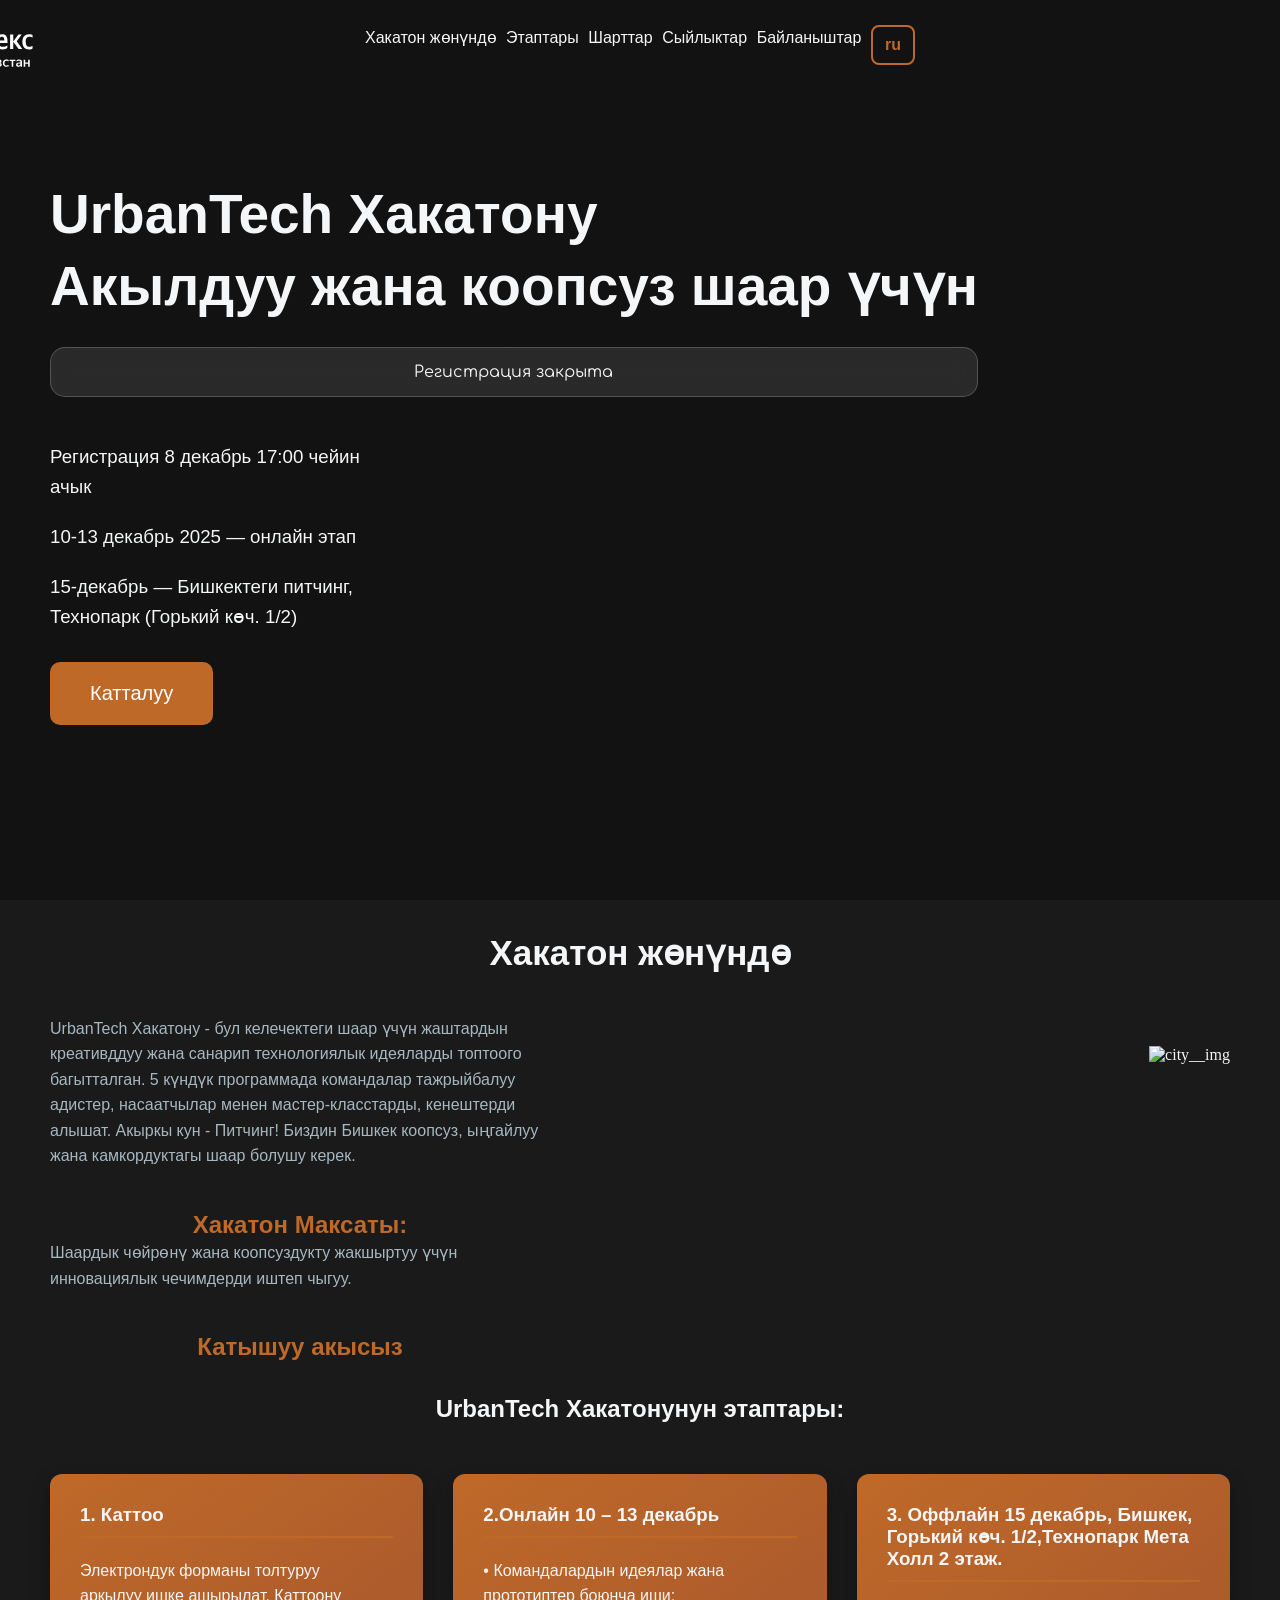
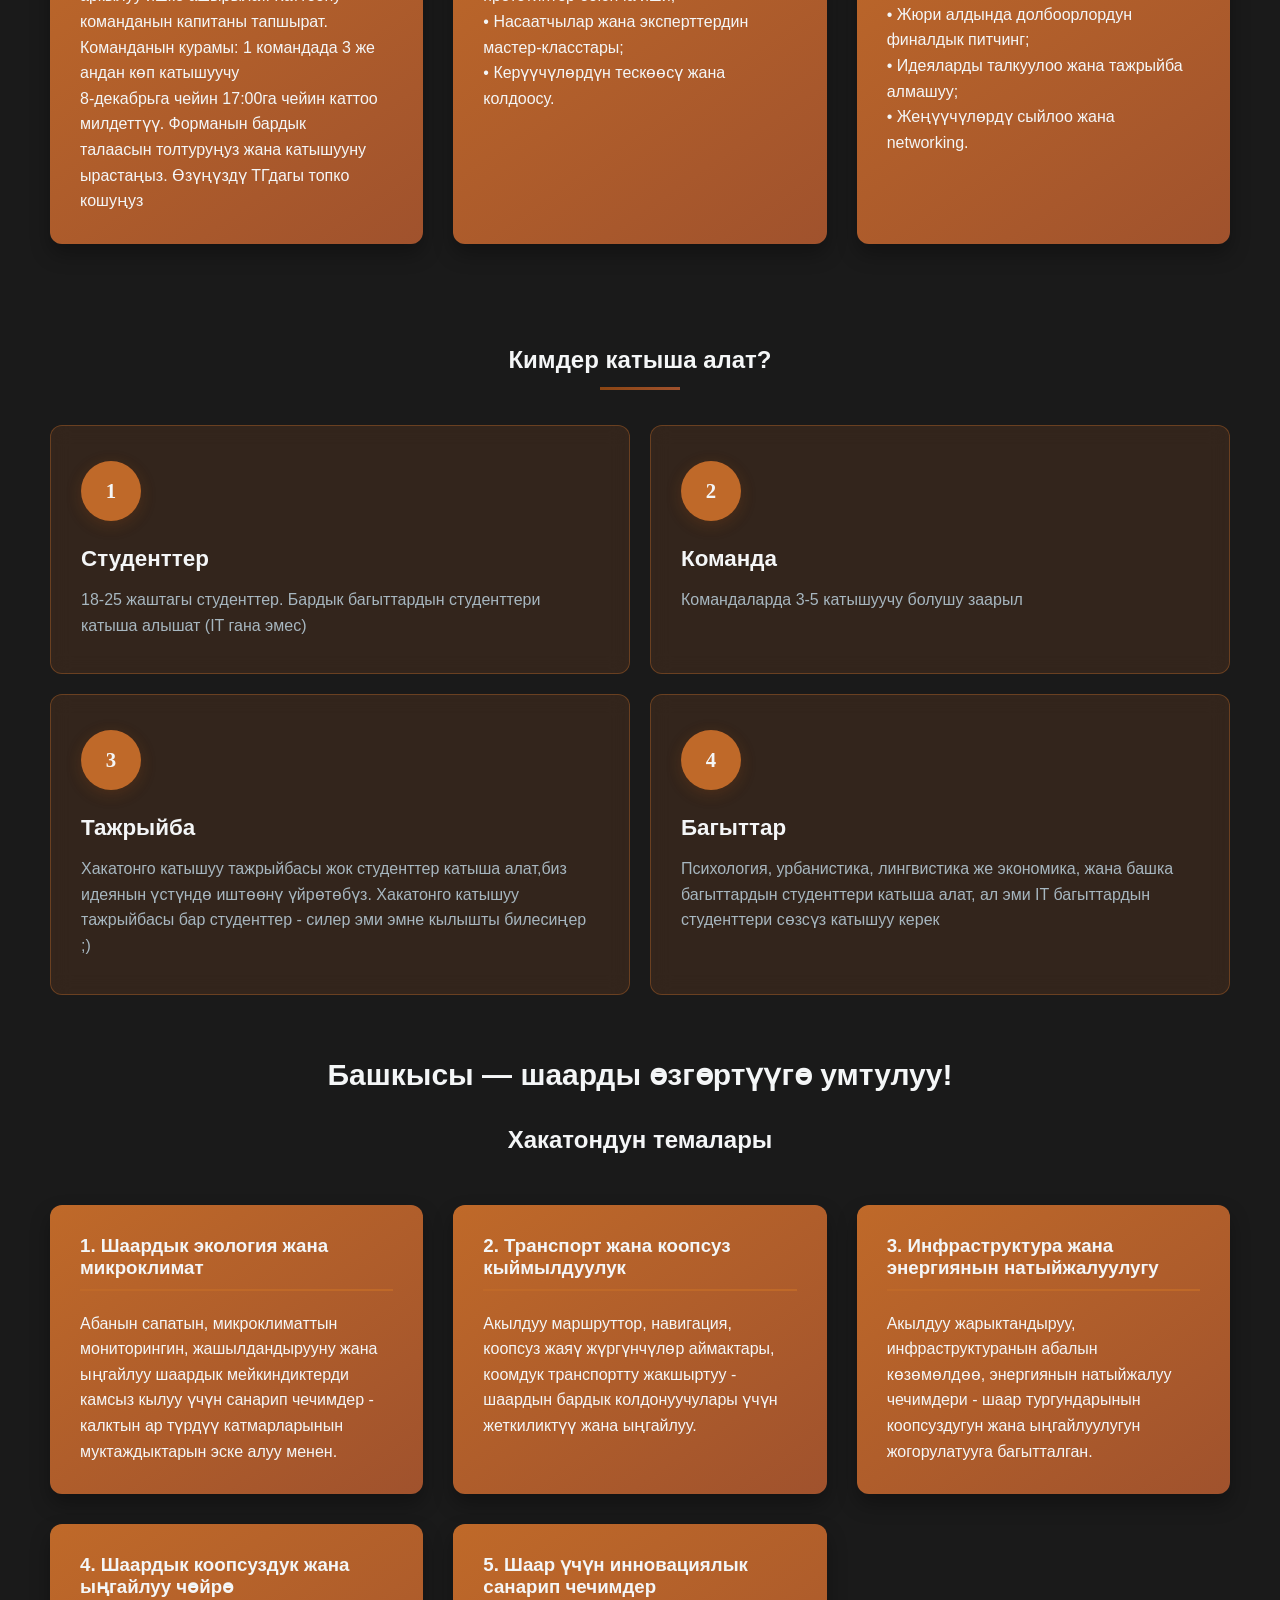
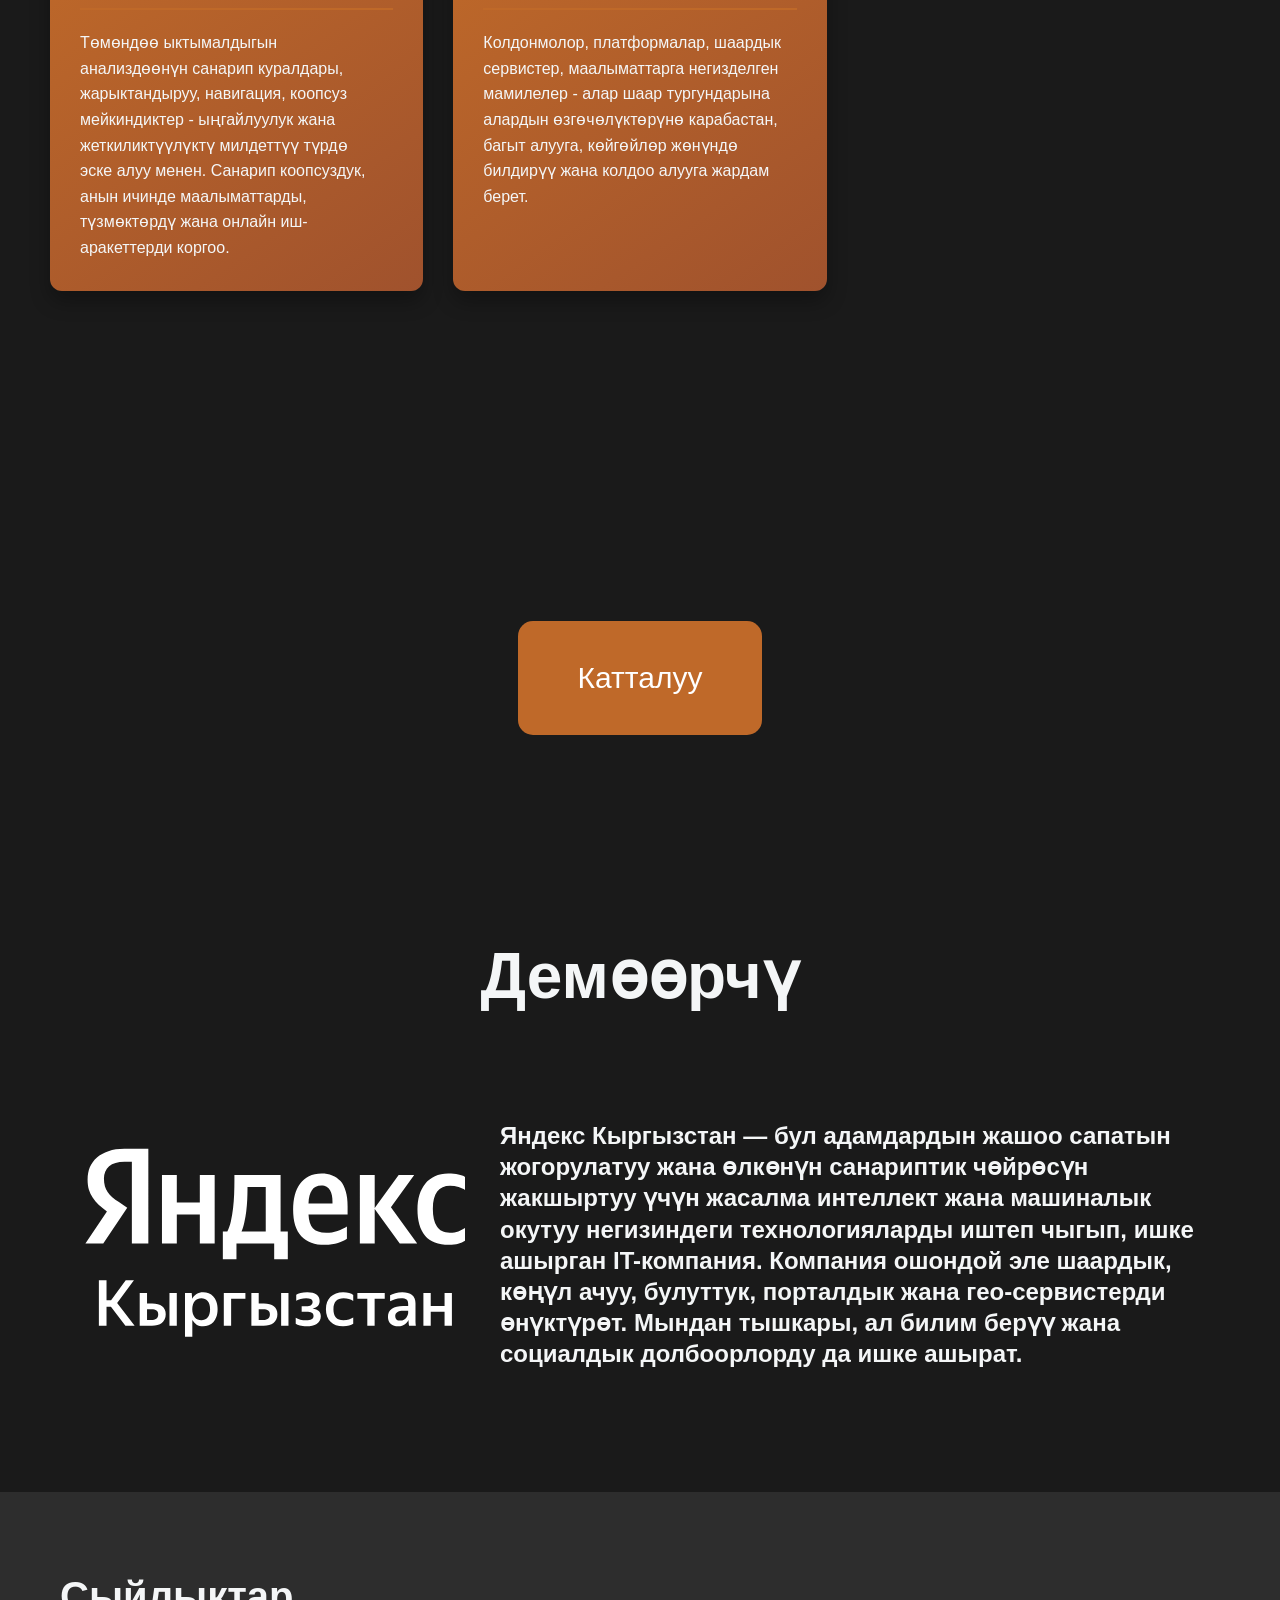
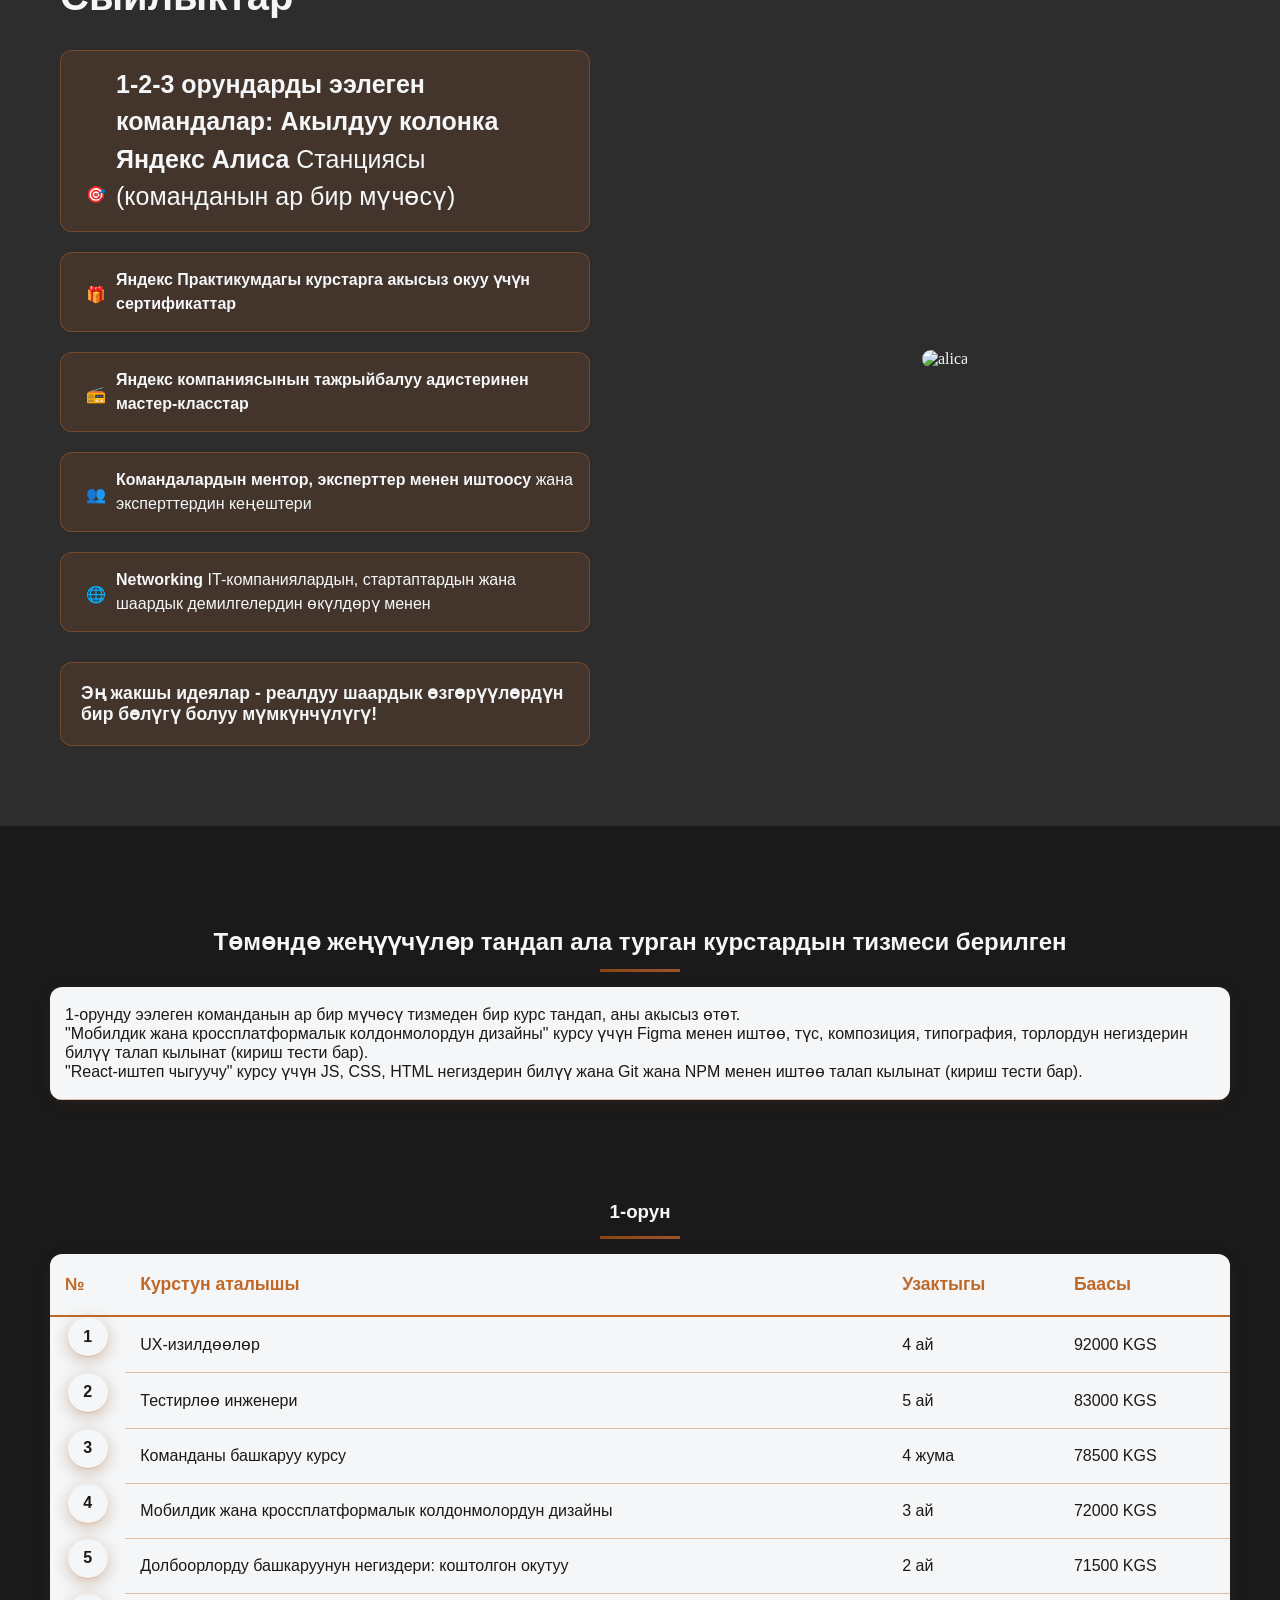
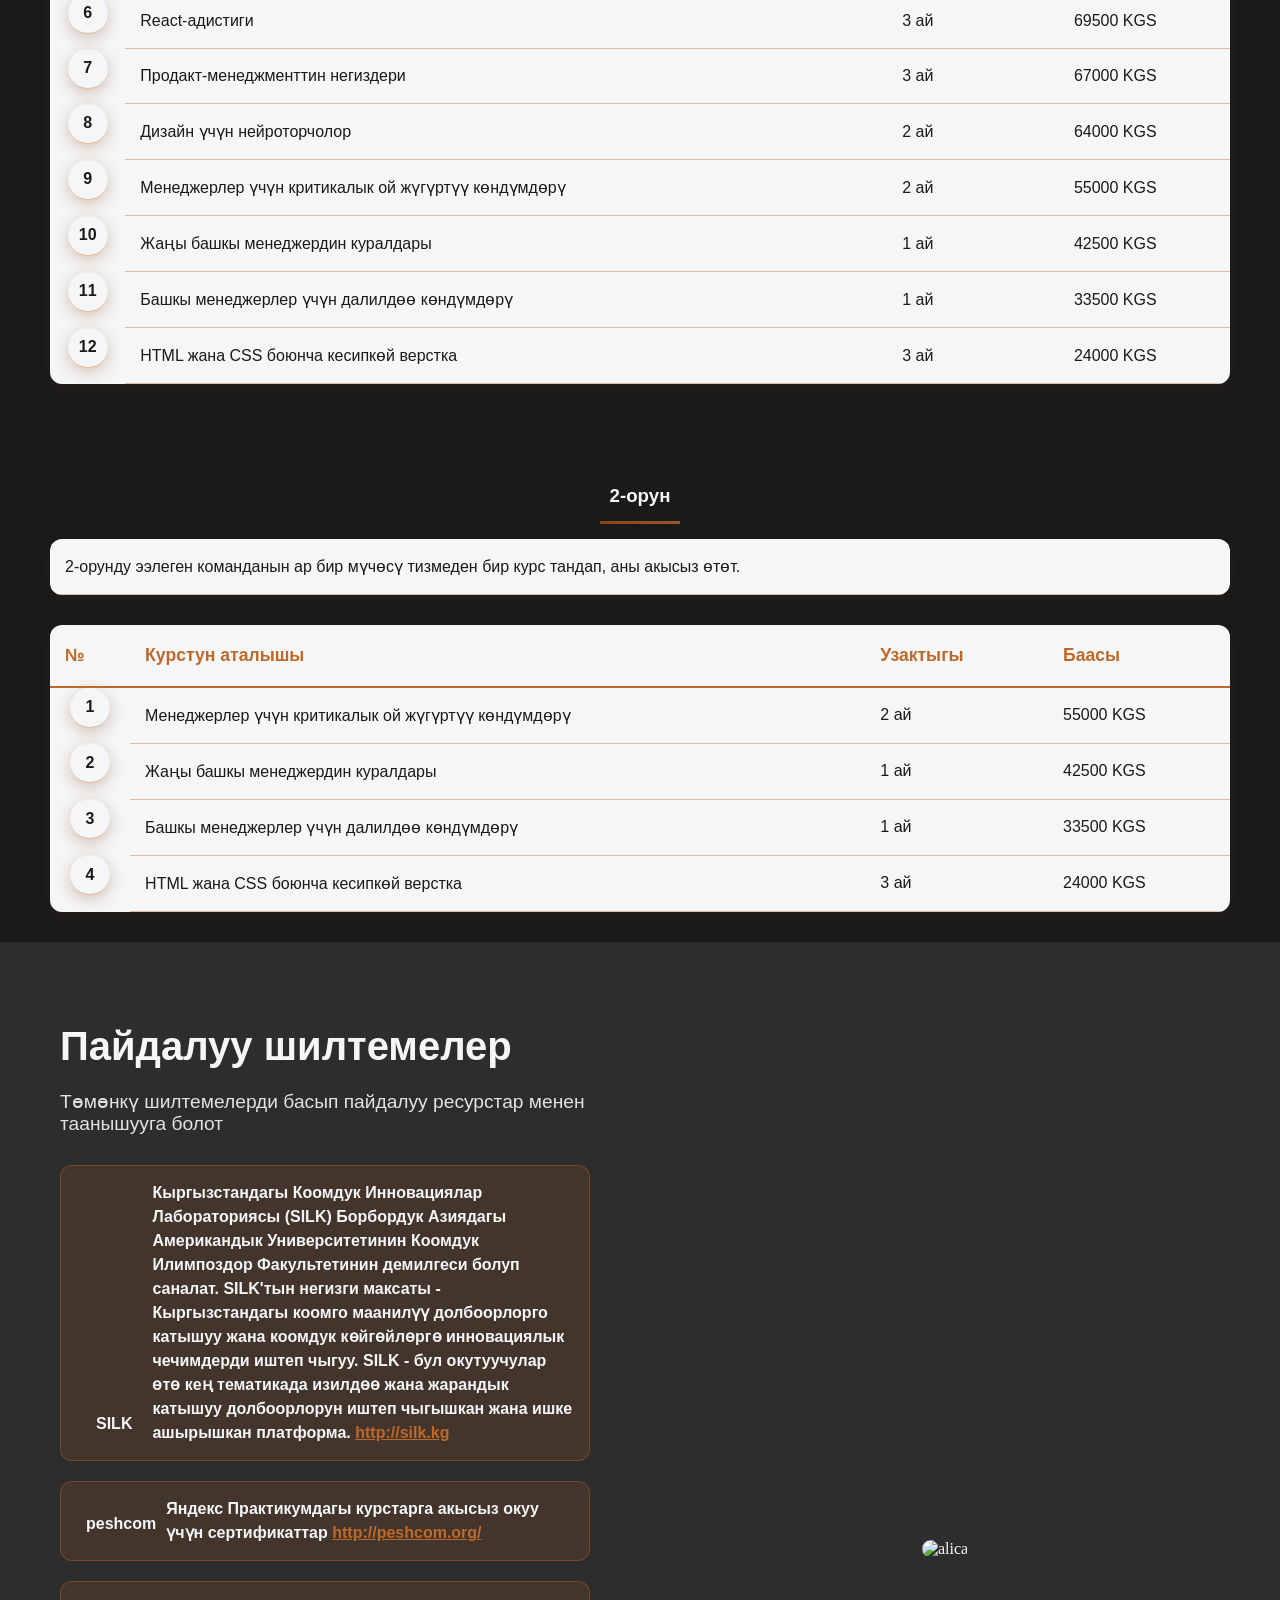
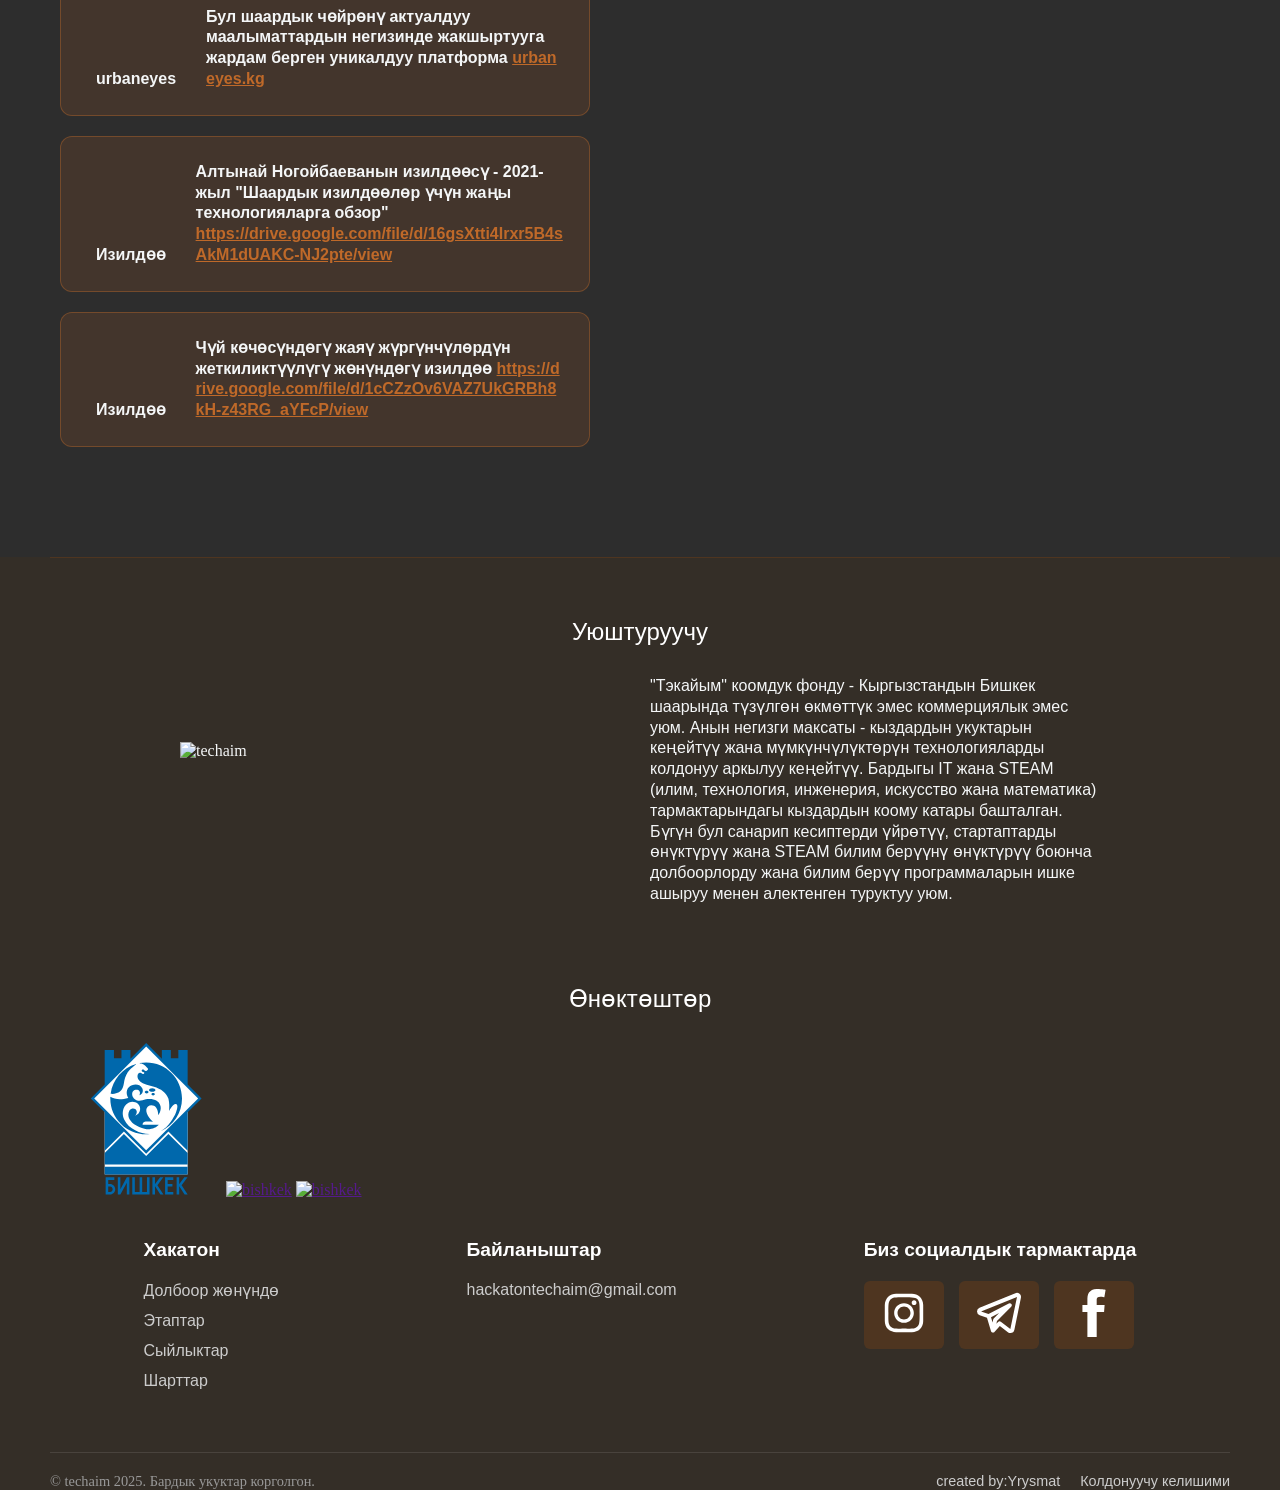
==== kg.html @ fea9ebc8 "14 commit" ====
<!DOCTYPE html>
<html lang="ky">
  <head>
    <meta charset="UTF-8" />
    <meta name="viewport" content="width=device-width, initial-scale=1" />
  <!-- Основные -->
<title>UrbanTech — акылдуу жана коопсуз шаар үчүн хакатон, Бишкек 2025</title>
<meta name="description" content="UrbanTech — студенттер жана жаш адистер үчүн хакатон: 10–13 дек (онлайн), финал 15 дек Бишкекте. Экология, транспорт жана коопсуздук боюнча долбоорлор.">

<!-- Open Graph -->
<meta property="og:title" content="UrbanTech — хакатон: акылдуу жана коопсуз шаар">
<meta property="og:description" content="Келечектеги шаар үчүн чечимдерди түзүңүз. Онлайн: 2025-жыл 10–13 декабрь. Финал: 15 декабрь, Технопарк, Бишкек. Байгелер жана өнөктөштөрдөн колдоо.">
<meta property="og:type" content="website">
<meta property="og:url" content="https://your-site.example/">
<meta property="og:image" content="https://your-site.example/img/hero.jpg">
<meta property="og:locale" content="kg_KG">

<!-- Twitter -->
<meta name="twitter:card" content="summary_large_image">
<meta name="twitter:title" content="UrbanTech — хакатон: акылдуу жана коопсуз шаар">
<meta name="twitter:description" content="Онлайн 10–13 дек, финал 15 дек Бишкекте. Экология, транспорт жана коопсуздук үчүн чечимдер. Катышыңыз!">
<meta name="twitter:image" content="https://your-site.example/img/hero.jpg">

    <!-- <link rel="stylesheet" href="./css/style.css" /> -->
    <link rel="stylesheet" href="./css/fonts.css" />
    <link rel="preconnect" href="https://fonts.googleapis.com" />
    <link rel="preconnect" href="https://fonts.gstatic.com" crossorigin />
    <link rel="icon" type="image/x-icon" href="./img/log.png">
    <link rel="apple-touch-icon" sizes="180x180" href="./img/log.png">
    <link
      href="https://fonts.googleapis.com/css2?family=Comfortaa:wght@300..700&family=IBM+Plex+Sans:ital,wght@0,100..700;1,100..700&display=swap"
      rel="stylesheet"
    />
  </head>
  <body>
    <header id="header">
      <div class="container">
        <div class="header">
          <button class="header__burger">
            <span class="header__burger-line"></span>
            <span class="header__burger-line"></span>
            <span class="header__burger-line"></span>
          </button>
          <a href="https://ya.ru" class="header__link"
            ><img src="./img/Кыргызстан/Лого.svg" alt="" class="header__img"
          /></a>
          <nav class="header__nav">
            <a class="header__link" href="kg.html#hero">Хакатон жөнүндө</a>
            <a class="header__link" href="kg.html#stages">Этаптары</a>
            <a class="header__link" href="kg.html#conditions">Шарттар</a>
            <a class="header__link" href="kg.html#stages">Сыйлыктар</a>
            <a class="header__link" href="kg.html#contacts">Байланыштар</a>
            <a class="header__links" href="index.html">ru</a>
          </nav>
        </div>
      </div>
    </header>
    <section id="hero">
      <div class="container">
        <div class="hero">
          <div class="hero__wrapper">
            <h1 class="hero__h1">
              <span class="hero__h1-span">UrbanTech</span> Хакатону <br />
              Акылдуу жана коопсуз шаар үчүн
            </h1>
            <div class="countdown-timer">
              <div class="countdown-item">
                <span class="countdown-number" id="days">00</span>
                <span class="countdown-label">Күн</span>
              </div>
              <div class="countdown-separator">:</div>
              <div class="countdown-item">
                <span class="countdown-number" id="hours">00</span>
                <span class="countdown-label">саат</span>
              </div>
              <div class="countdown-separator">:</div>
              <div class="countdown-item">
                <span class="countdown-number" id="minutes">00</span>
                <span class="countdown-label">мин</span>
              </div>
              <div class="countdown-separator">:</div>
              <div class="countdown-item">
                <span class="countdown-number" id="seconds">00</span>
                <span class="countdown-label">сек</span>
              </div>
            </div>
            <div class="hero__wrappers">
              <h3 class="hero__subtitle">
              Регистрация 8 декабрь 17:00 чейин ачык
              </h3> <h3 class="hero__subtitle">10-13 декабрь 2025 — онлайн этап</h3>
              <h3 class="hero__subtitle">
                15-декабрь — Бишкектеги питчинг, Технопарк (Горький көч. 1/2)
              </h3>
             
              <button class="hero__btn" onclick="window.location.href='https://forms.gle/tzse5ar69TwwAR65A'">Катталуу</button>
            </div>
          </div>
        </div>
      </div>
    </section>
    <section id="hacaton">
      <div class="container">
        <h2 class="hacaton__title">Хакатон жөнүндө</h2>
        <div class="hacaton">
          <div class="hacaton__wrapper">
            <div class="hacaton__text">
              UrbanTech Хакатону - бул келечектеги шаар үчүн жаштардын
              креативддуу жана санарип технологиялык идеяларды топтоого
              багытталган. 5 күндүк программада командалар тажрыйбалуу адистер,
              насаатчылар менен мастер-класстарды, кенештерди алышат. Акыркы кун
              - Питчинг! Биздин Бишкек коопсуз, ыңгайлуу жана камкордуктагы шаар
              болушу керек.
            </div>
            <h2 class="hacaton__subtitle" id="hacatitle">Хакатон Максаты:</h2>
            <div class="hacaton__text">
              Шаардык чөйрөнү жана коопсуздукту жакшыртуу үчүн инновациялык
              чечимдерди иштеп чыгуу.
            </div>
            <h2 class="hacaton__subtitle">Катышуу акысыз</h2>
          </div>
          <div class="hacaton__wrappers">
            <img
              src="https://i.ibb.co/YSgDrRB/7.png"
              alt="city__img"
              class="hacaton__img"
            />
          </div>
        </div>
      </div>
    </section>
    <section id="stages">
      <div class="container">
        <div class="stages">
          <h2 class="stages__title">UrbanTech Хакатонунун этаптары:</h2>
          <div class="stages-grid">
            <div class="stages-div">
              <h3 class="stages__subtitle">1. Каттоо</h3>
              <p class="stages__text">
                Электрондук форманы толтуруу аркылуу ишке ашырылат. Каттоону
                команданын капитаны тапшырат. Команданын курамы: 1 командада 3
                же андан көп катышуучу <br />
                8-декабрьга чейин 17:00га чейин каттоо милдеттүү. Форманын
                бардык талаасын толтуруңуз жана катышууну ырастаңыз. Өзүңүздү
                ТГдагы топко кошуңуз
              </p>
            </div>
            <div class="stages-div">
              <h3 class="stages__subtitle">2.Онлайн 10 – 13 декабрь</h3>
              <p class="stages__text">
                • Командалардын идеялар жана прототиптер боюнча иши; <br />•
                Насаатчылар жана эксперттердин мастер-класстары; <br />•
                Керүүчүлөрдүн тескөөсү жана колдоосу.
              </p>
            </div>
            <div class="stages-div">
              <h3 class="stages__subtitle">
                3. Оффлайн 15 декабрь, Бишкек, Горький көч. 1/2,Технопарк Мета
                Холл 2 этаж.
              </h3>
              <p class="stages__text">
                • Жюри алдында долбоорлордун финалдык питчинг; <br />• Идеяларды
                талкуулоо жана тажрыйба алмашуу; <br />• Жеңүүчүлөрдү сыйлоо
                жана networking.
              </p>
            </div>
          </div>
        </div>
      </div>
    </section>

    <section id="conditions">
      <div class="container">
        <h2 class="conditions__title">Кимдер катыша алат?</h2>
        <div class="conditions">
          <div class="conditions__card">
            <div class="conditions__icon">1</div>
            <h3 class="conditions__card-title">Студенттер</h3>
            <p class="conditions__card-text">
              18-25 жаштагы студенттер. Бардык багыттардын студенттери катыша
              алышат (IT гана эмес)
            </p>
          </div>
          <div class="conditions__card">
            <div class="conditions__icon">2</div>
            <h3 class="conditions__card-title">Команда</h3>
            <p class="conditions__card-text">
             Командаларда 3-5 катышуучу болушу заарыл
            </p>
          </div>

          <div class="conditions__card">
            <div class="conditions__icon">3</div>
            <h3 class="conditions__card-title">Тажрыйба</h3>
            <p class="conditions__card-text">
              Хакатонго катышуу тажрыйбасы жок студенттер катыша алат,биз
              идеянын үстүндө иштөөнү үйрөтөбүз. Хакатонго катышуу тажрыйбасы
              бар студенттер - силер эми эмне кылышты билесиңер ;)
            </p>
          </div>

          <div class="conditions__card">
            <div class="conditions__icon">4</div>
            <h3 class="conditions__card-title">Багыттар</h3>
            <p class="conditions__card-text">
              Психология, урбанистика, лингвистика же экономика, жана башка
              багыттардын студенттери катыша алат, ал эми IT багыттардын
              студенттери сөзсүз катышуу керек
            </p>
          </div>

          <h3 class="conditions__card-h3">
            Башкысы — шаарды өзгөртүүгө умтулуу!
          </h3>
        </div>
      </div>
    </section>
    <section id="stages">
      <div class="container">
        <div class="stages">
          <h2 class="stages__title">Хакатондун темалары</h2>
          <div class="stages-grid">
            <div class="stages-div">
              <h3 class="stages__subtitle">
                1. Шаардык экология жана микроклимат
              </h3>
              <p class="stages__text">
                Абанын сапатын, микроклиматтын мониторингин, жашылдандырууну
                жана ыңгайлуу шаардык мейкиндиктерди камсыз кылуу үчүн санарип
                чечимдер - калктын ар түрдүү катмарларынын муктаждыктарын эске
                алуу менен.
              </p>
            </div>
            <div class="stages-div">
              <h3 class="stages__subtitle">
                2. Транспорт жана коопсуз кыймылдуулук
              </h3>
              <p class="stages__text">
                Акылдуу маршруттор, навигация, коопсуз жаяү жүргүнчүлөр
                аймактары, коомдук транспортту жакшыртуу - шаардын бардык
                колдонуучулары үчүн жеткиликтүү жана ыңгайлуу.
              </p>
            </div>
            <div class="stages-div">
              <h3 class="stages__subtitle">
                3. Инфраструктура жана энергиянын натыйжалуулугу
              </h3>
              <p class="stages__text">
                Акылдуу жарыктандыруу, инфраструктуранын абалын көзөмөлдөө,
                энергиянын натыйжалуу чечимдери - шаар тургундарынын
                коопсуздугун жана ыңгайлуулугун жогорулатууга багытталган.
              </p>
            </div>
            <div class="stages-div">
              <h3 class="stages__subtitle">
                4. Шаардык коопсуздук жана ыңгайлуу чөйрө
              </h3>
              <p class="stages__text">
                Төмөндөө ыктымалдыгын анализдөөнүн санарип куралдары,
                жарыктандыруу, навигация, коопсуз мейкиндиктер - ыңгайлуулук
                жана жеткиликтүүлүктү милдеттүү түрдө эске алуу менен. Санарип
                коопсуздук, анын ичинде маалыматтарды, түзмөктөрдү жана онлайн
                иш-аракеттерди коргоо.
              </p>
            </div>
            <div class="stages-div">
              <h3 class="stages__subtitle">
                5. Шаар үчүн инновациялык санарип чечимдер
              </h3>
              <p class="stages__text">
                Колдонмолор, платформалар, шаардык сервистер, маалыматтарга
                негизделген мамилелер - алар шаар тургундарына алардын
                өзгөчөлүктөрүнө карабастан, багыт алууга, көйгөйлөр жөнүндө
                билдирүү жана колдоо алууга жардам берет.
              </p>
            </div>
          </div>
        </div>
      </div>
    </section>
   

    <div class="container">
      <div class="btn"><button class="btn_t" onclick="window.location.href='https://forms.gle/tzse5ar69TwwAR65A'">Катталуу</button></div>
    </div>
    <section class="yandex">
      <div class="container">
        <h2 class="yandex__h2">Демөөрчү</h2>
        <div class="yandex">
          <div class="yandex__wrap">
            <a href="https://ya.ru" class="yandex__link"
              ><img
                src="./img/Кыргызстан/Лого.svg"
                class="yandex__img"
                alt="yandex"
              />
            </a>
          </div>
          <div class="yandex__wrapper">
            <h2 class="yandex__title">
              Яндекс Кыргызстан — бул адамдардын жашоо сапатын жогорулатуу жана
              өлкөнүн санариптик чөйрөсүн жакшыртуу үчүн жасалма интеллект жана
              машиналык окутуу негизиндеги технологияларды иштеп чыгып, ишке
              ашырган IT-компания. Компания ошондой эле шаардык, көңүл ачуу,
              булуттук, порталдык жана гео-сервистерди өнүктүрөт. Мындан
              тышкары, ал билим берүү жана социалдык долбоорлорду да ишке
              ашырат.
            </h2>
            <p class="yandex__text"></p>
          </div>
        </div>
      </div>
    </section>
    <section class="prize">
      <div class="container">
        <div class="prize__content">
          <h2 class="prize__title">Сыйлыктар</h2>
          <p class="prize__subtitle"></p>

          <ul class="prize__list">
            <li class="prize__item">
              <span class="prize__icon">🎯</span>
              <div class="prize__texts">
                <strong
                  >1-2-3 орундарды ээлеген командалар: Акылдуу колонка Яндекс
                  Алиса </strong
                >Станциясы (команданын ар бир мүчөсү)
              </div>
            </li>

            <li class="prize__item">
              <span class="prize__icon">🎁</span>
              <div class="prize__text">
                <strong
                  >Яндекс Практикумдагы курстарга акысыз окуу үчүн сертификаттар
                </strong>
              </div>
            </li>

            <li class="prize__item">
              <span class="prize__icon">📻</span>
              <div class="prize__text">
                <strong
                  >Яндекс компаниясынын тажрыйбалуу адистеринен
                  мастер-класстар</strong
                >
              </div>
            </li>

            <li class="prize__item">
              <span class="prize__icon">👥</span>
              <div class="prize__text">
                <strong>Командалардын ментор, эксперттер менен иштоосу</strong>
                жана эксперттердин кеңештери
              </div>
            </li>

            <li class="prize__item">
              <span class="prize__icon">🌐</span>
              <div class="prize__text">
                <strong>Networking</strong> IT-компаниялардын, стартаптардын
                жана шаардык демилгелердин өкүлдөрү менен
              </div>
            </li>
          </ul>

          <div class="prize__highlight">
            Эң жакшы идеялар - реалдуу шаардык өзгөрүүлөрдүн бир бөлүгү болуу
            мүмкүнчүлүгү!
          </div>
        </div>

        <div class="prize__visual">
          <div class="prize__image">
            <img
              src="https://i.ibb.co/p6pmJTKW/alica.jpg"
              alt="alica"
              class="prize__img"
            />
          </div>
        </div>
      </div>
    </section>
    <section id="conditions">
      <div class="container">
        <h2 class="conditions__title">
          Төмөндө жеңүүчүлөр тандап ала турган курстардын тизмеси берилген
        </h2>
        <div class="conditions-info">
          <table>
            <tbody>
              <tr>
                <td>
                  1-орунду ээлеген команданын ар бир мүчөсү тизмеден бир курс
                  тандап, аны акысыз өтөт. <br />
                  "Мобилдик жана кроссплатформалык колдонмолордун дизайны" курсу
                  үчүн Figma менен иштөө, түс, композиция, типография, торлордун
                  негиздерин билүү талап кылынат (кириш тести бар). <br />
                  "React-иштеп чыгуучу" курсу үчүн JS, CSS, HTML негиздерин
                  билүү жана Git жана NPM менен иштөө талап кылынат (кириш тести
                  бар).
                </td>
              </tr>
            </tbody>
          </table>
        </div>
        <h3 class="conditions__subtitle">1-орун</h3>
        <div class="conditions-table">
          <table>
            <thead>
              <tr>
                <th>№</th>
                <th>Курстун аталышы</th>
                <th>Узактыгы</th>
                <th>Баасы</th>
              </tr>
            </thead>
            <tbody>
              <tr>
                <td class="conditions-table__number">1</td>
                <td>
                  <a
                    href="https://practicum.yandex.ru/user-experience-research/?from=catalog"
                    class="conditions-info-a"
                    >UX-изилдөөлөр</a
                  >
                </td>
                <td>4 ай</td>
                <td>92000 KGS</td>
              </tr>
              <tr>
                <td class="conditions-table__number">2</td>
                <td>
                  <a
                    href="https://practicum.yandex.ru/courses/qa-engineer-test/?from=catalog"
                    class="conditions-info-a"
                    >Тестирлөө инженери</a
                  >
                </td>
                <td>5 ай</td>
                <td>83000 KGS</td>
              </tr>
              <tr>
                <td class="conditions-table__number">3</td>
                <td>
                  <a
                    href="https://practicum.yandex.ru/team-management/?from=catalog"
                    class="conditions-info-a"
                    >Команданы башкаруу курсу</a
                  >
                </td>
                <td>4 жума</td>
                <td>78500 KGS</td>
              </tr>
              <tr>
                <td class="conditions-table__number">4</td>
                <td>
                  <a
                    href="https://practicum.yandex.ru/mobile-app-design/"
                    class="conditions-info-a"
                    >Мобилдик жана кроссплатформалык колдонмолордун дизайны</a
                  >
                </td>
                <td>3 ай</td>
                <td>72000 KGS</td>
              </tr>
              <tr>
                <td class="conditions-table__number">5</td>
                <td>
                  <a
                    href="https://practicum.yandex.ru/project-management-basics/?from=catalog"
                    class="conditions-info-a"
                    >Долбоорлорду башкаруунун негиздери: коштолгон окутуу</a
                  >
                </td>
                <td>2 ай</td>
                <td>71500 KGS</td>
              </tr>
              <tr>
                <td class="conditions-table__number">6</td>
                <td>
                  <a
                    href="https://practicum.yandex.ru/react/?from=catalog"
                    class="conditions-info-a"
                    >React-адистиги</a
                  >
                </td>
                <td>3 ай</td>
                <td>69500 KGS</td>
              </tr>
              <tr>
                <td class="conditions-table__number">7</td>
                <td>
                  <a
                    href="https://practicum.yandex.ru/product-approach/?from=catalog"
                    class="conditions-info-a"
                    >Продакт-менеджменттин негиздери</a
                  >
                </td>
                <td>3 ай</td>
                <td>67000 KGS</td>
              </tr>
              <tr>
                <td class="conditions-table__number">8</td>
                <td>
                  <a
                    href="https://practicum.yandex.ru/ai-tools-for-designers/?from=catalog"
                    class="conditions-info-a"
                    >Дизайн үчүн нейроторчолор</a
                  >
                </td>
                <td>2 ай</td>
                <td>64000 KGS</td>
              </tr>
              <tr>
                <td class="conditions-table__number">9</td>
                <td>
                  <a
                    href="https://practicum.yandex.ru/thinking/?from=catalog"
                    class="conditions-info-a"
                    >Менеджерлер үчүн критикалык ой жүгүртүү көндүмдөрү</a
                  >
                </td>
                <td>2 ай</td>
                <td>55000 KGS</td>
              </tr>
              <tr>
                <td class="conditions-table__number">10</td>
                <td>
                  <a
                    href="https://practicum.yandex.ru/catalog/?from=main_programming_card&searchText=инструменты+начинающего+руководителя"
                    class="conditions-info-a"
                    >Жаңы башкы менеджердин куралдары</a
                  >
                </td>
                <td>1 ай</td>
                <td>42500 KGS</td>
              </tr>
              <tr>
                <td class="conditions-table__number">11</td>
                <td>
                  <a
                    href="https://practicum.yandex.ru/argumentation/?from=catalog"
                    class="conditions-info-a"
                    >Башкы менеджерлер үчүн далилдөө көндүмдөрү</a
                  >
                </td>
                <td>1 ай</td>
                <td>33500 KGS</td>
              </tr>
              <tr>
                <td class="conditions-table__number">12</td>
                <td>
                  <a
                    href="https://practicum.yandex.ru/html-css/?from=catalog"
                    class="conditions-info-a"
                    >HTML жана CSS боюнча кесипкөй верстка</a
                  >
                </td>
                <td>3 ай</td>
                <td>24000 KGS</td>
              </tr>
            </tbody>
          </table>
        </div>

        <h3 class="conditions__subtitle">2-орун</h3>
        <div class="conditions-info">
          <table>
            <tbody>
              <tr>
                <td>
                  2-орунду ээлеген команданын ар бир мүчөсү тизмеден бир курс
                  тандап, аны акысыз өтөт.
                </td>
              </tr>
            </tbody>
          </table>
        </div>
        <div class="conditions-table">
          <table>
            <thead>
              <tr>
                <th>№</th>
                <th>Курстун аталышы</th>
                <th>Узактыгы</th>
                <th>Баасы</th>
              </tr>
            </thead>
            <tbody>
              <tr>
                <td class="conditions-table__number">1</td>
                <td>
                  <a
                    href="https://practicum.yandex.ru/thinking/?from=catalog"
                    class="conditions-info-a"
                    >Менеджерлер үчүн критикалык ой жүгүртүү көндүмдөрү</a
                  >
                </td>
                <td>2 ай</td>
                <td>55000 KGS</td>
              </tr>
              <tr>
                <td class="conditions-table__number">2</td>
                <td>
                  <a
                    href="https://practicum.yandex.ru/catalog/?from=main_programming_card&searchText=инструменты+начинающего+руководителя"
                    class="conditions-info-a"
                    >Жаңы башкы менеджердин куралдары</a
                  >
                </td>
                <td>1 ай</td>
                <td>42500 KGS</td>
              </tr>
              <tr>
                <td class="conditions-table__number">3</td>
                <td>
                  <a
                    href="https://practicum.yandex.ru/argumentation/?from=catalog"
                    class="conditions-info-a"
                    >Башкы менеджерлер үчүн далилдөө көндүмдөрү</a
                  >
                </td>
                <td>1 ай</td>
                <td>33500 KGS</td>
              </tr>
              <tr>
                <td class="conditions-table__number">4</td>
                <td>
                  <a
                    href="https://practicum.yandex.ru/html-css/?from=catalog"
                    class="conditions-info-a"
                    >HTML жана CSS боюнча кесипкөй верстка</a
                  >
                </td>
                <td>3 ай</td>
                <td>24000 KGS</td>
              </tr>
            </tbody>
          </table>
        </div>
      </div>
    </section>
    <section class="prize">
      <div class="container">
        <div class="prize__content">
          <h2 class="prize__title">Пайдалуу шилтемелер</h2>
          <p class="prize__subtitle">
            Төмөнкү шилтемелерди басып пайдалуу ресурстар менен таанышууга болот
          </p>

          <ul class="prize__list">
            <li class="prize__item">
              <a href="http://silk.kg" class="prize__icon"
                ><span class="prize__icon">SILK</span></a
              >
              <div class="prize__text">
                <strong
                  >Кыргызстандагы Коомдук Инновациялар Лабораториясы (SILK)
                  Борбордук Азиядагы Американдык Университетинин Коомдук
                  Илимпоздор Факультетинин демилгеси болуп саналат. SILK'тын
                  негизги максаты - Кыргызстандагы коомго маанилүү долбоорлорго
                  катышуу жана коомдук көйгөйлөргө инновациялык чечимдерди иштеп
                  чыгуу. SILK - бул окутуучулар өтө кең тематикада изилдөө жана
                  жарандык катышуу долбоорлорун иштеп чыгышкан жана ишке
                  ашырышкан платформа.
                  <a href="http://silk.kg" class="prize__link"
                    >http://silk.kg</a
                  ></strong
                >
              </div>
            </li>

            <li class="prize__item">
              <a href="https://peshcom.org/" class="prize__icon">peshcom</a>
              <div class="prize__text">
                <strong
                  >Яндекс Практикумдагы курстарга акысыз окуу үчүн сертификаттар
                  <a href="http://peshcom.org/" class="prize__link"
                    >http://peshcom.org/</a
                  ></strong
                >
              </div>
            </li>

            <li class="prize__item">
              <a href="https://urbaneyes.kg/ru" class="prize__icon"
                ><span class="prize__icon">urbaneyes</span></a
              ><strong class="prize__icon">
                Бул шаардык чөйрөнү актуалдуу маалыматтардын негизинде
                жакшыртууга жардам берген уникалдуу платформа
                <a href="https://urbaneyes.kg/ru" class="prize__link"
                  >urbaneyes.kg</a
                ></strong
              >
              <div class="prize__text"></div>
            </li>

            <li class="prize__item">
              <a
                href="https://drive.google.com/file/d/16gsXtti4Irxr5B4sAkM1dUAKC-NJ2pte/view"
                class="prize__icon"
                ><span class="prize__icon">Изилдөө</span></a
              >

              <span class="prize__icon">
                Алтынай Ногойбаеванын изилдөөсү - 2021-жыл "Шаардык изилдөөлөр
                үчүн жаңы технологияларга обзор"<a
                    href="https://drive.google.com/file/d/16gsXtti4Irxr5B4sAkM1dUAKC-NJ2pte/view"
                    class="prize__link"
                    ><br> https://drive.google.com/file/d/16gsXtti4Irxr5B4sAkM1dUAKC-NJ2pte/view</a
                  ></a
                ></span
              >
            </li>

            <li class="prize__item">
              <a
                href="https://drive.google.com/file/d/1cCZzOv6VAZ7UkGRBh8kH-z43RG_aYFcP/view"
                class="prize__icon"
                ><span class="prize__icon">Изилдөө</span></a
              >
              <span class="prize__icon"
                  >Чүй көчөсүндөгү жаяү жүргүнчүлөрдүн жеткиликтүүлүгү жөнүндөгү
                  изилдөө <a
                  href="https://drive.google.com/file/d/1cCZzOv6VAZ7UkGRBh8kH-z43RG_aYFcP/view"
                  class="prize__link"
                  >https://drive.google.com/file/d/1cCZzOv6VAZ7UkGRBh8kH-z43RG_aYFcP/view</a
                ></span
                >
            </li>
          </ul>
        </div>

        <div class="prize__visual">
          <div class="prize__image">
            <img
              src="https://i.ibb.co/tPzNdqkC/silk-full-white.png"
              alt="alica"
              class="prize__img"
            />
          </div>
        </div>
      </div>
    </section>
    <footer id="footer">
      <div class="container" id="contacts">
        <div class="footer">
          <h2 class="footer__partners-title">Уюштуруучу</h2>
          <div class="footer__div">
            <img
              src="https://i.ibb.co/gMmcDGQR/clean.png"
              alt="techaim"
              class="footer__image"
            />
            <p class="footer__text">
              "Тэкайым" коомдук фонду - Кыргызстандын Бишкек шаарында түзүлгөн
              өкмөттүк эмес коммерциялык эмес уюм. Анын негизги максаты -
              кыздардын укуктарын кеңейтүү жана мүмкүнчүлүктөрүн технологияларды
              колдонуу аркылуу кеңейтүү. Бардыгы IT жана STEAM (илим,
              технология, инженерия, искусство жана математика) тармактарындагы
              кыздардын коому катары башталган. Бүгүн бул санарип кесиптерди
              үйрөтүү, стартаптарды өнүктүрүү жана STEAM билим берүүнү өнүктүрүү
              боюнча долбоорлорду жана билим берүү программаларын ишке ашыруу
              менен алектенген туруктуу уюм.
            </p>
          </div>
          <div class="footer__orgainz"></div>
          <h2 class="footer__partners-title">Өнөктөштөр</h2>
          <div class="footer__imgage">
            <a href="" class="footer__link"
              ><img
                src="./img/Coat_of_arms_of_Bishkek_Kyrgyzstan.svg"
                alt="bishkek"
                class="footer__img"
            /></a>
            <a href="" class="footer__link"
              ><img
                src="https://i.ibb.co/21ddwNKB/image.png"
                alt="bishkek"
                class="footer__img"
                id="liga"
            /></a>
            <a href="" class="footer__link"
              ><img
                src="https://i.ibb.co/7xykm6S0/photo-5278261004741578068-x.jpg"
                alt="bishkek"
                class="footer__img"
                id="ligaa"
            /></a>
          </div>
        </div>

        <!-- Негизги маалымат блогу -->
        <div class="footer__main-content">
          <!-- Навигация -->
          <nav class="footer__nav">
            <h3 class="footer__nav-title">Хакатон</h3>
            <ul class="footer__nav-list">
              <li><a href="#" class="footer__nav-link">Долбоор жөнүндө</a></li>
              <li><a href="#" class="footer__nav-link">Этаптар</a></li>
              <li><a href="#" class="footer__nav-link">Сыйлыктар</a></li>
              <li><a href="#" class="footer__nav-link">Шарттар</a></li>
            </ul>
          </nav>

          <!-- Байланыштар -->
          <div class="footer__contacts">
            <h3 class="footer__contacts-title">Байланыштар</h3>
            <address class="footer__address">
              <p class="footer__contact-item">
                <a
                  href="mailto:hackatontechaim@gmail.com"
                  class="footer__contact-link"
                  >hackatontechaim@gmail.com</a
                >
              </p>
            </address>
          </div>

          <!-- Социалдык тармактар -->
          <div class="footer__social">
            <h3 class="footer__social-title">Биз социалдык тармактарда</h3>
            <div class="footer__social-links">
              <a
                href="https://www.instagram.com/techaim.kg/"
                class="footer__social-link"
                aria-label="Instagram"
                ><img
                  src="./img/instagram-svgrepo-com.svg"
                  alt="instagram"
                  class="footer__images"
              /></a>
              <a href="#" class="footer__social-link" aria-label="Telegram"
                ><img
                  src="./img/telegram-alt-svgrepo-com.svg"
                  alt="tg"
                  class="footer__images"
              /></a>
              <a
                href="https://www.facebook.com/techaim.kg/"
                class="footer__social-link"
                aria-label="Facebook"
                ><img
                  src="./img/facebook-svgrepo-com.svg"
                  alt="facebook"
                  class="footer__images"
              /></a>
            </div>
          </div>
        </div>

        <!-- Төмөнкү бөлүгү автордук укук менен -->
        <div class="footer__bottom">
          <p class="footer__copyright">
            &copy; techaim <span id="currentYear">2025</span>. Бардык укуктар
            корголгон.
          </p>
          <div class="footer__legal">
            <a href="https://www.linkedin.com/in/%D1%8B%D1%80%D1%8B%D1%81%D0%BC%D0%B0%D1%82-%D0%BA%D0%BE%D0%BA%D1%83%D0%BD%D0%B1%D0%B0%D0%B5%D0%B2-3805b2362/" class="footer__legal-link"
              >created by:Yrysmat</a
            >
            <a href="#" class="footer__legal-link">Колдонуучу келишими</a>
          </div>
        </div>
      </div>
    </footer>
    <script src="js/animation.js"></script>
  </body>
</html>
---- css/fonts.css ----
* {
  margin: 0;
  box-sizing: border-box;
  padding: 0;
}

:root {
  --bg-primary: #1a1a1a;
  --bg-secondary: #2d2d2d;
  --text-primary: #f4f6f7;
  --text-secondary: #a7b7c0;
  --accent-color: #bf6929;
  --header-bg: #2d2d2d;
  --card-bg: rgba(191, 105, 41, 0.15);
  --border-color: rgba(191, 105, 41, 0.4);
  --footer-bg: #1a1a1a;
  --footer-text: #a7b7c0;
}

.hero-title {
  font-family: "Montserrat", sans-serif;
  color: #1e180d;
  font-weight: 700;
  line-height: 1.3;
  font-size: 2.5rem;
}
.theme-dark .hero-title {
  font-family: "Montserrat", sans-serif;
  color: #f4f6f7;
  font-weight: 700;
  line-height: 1.3;
}

.body-text {
  font-family: "Montserrat", sans-serif;
  color: #a7b7c0;
  font-weight: 400;
  line-height: 1.6;
  font-size: 1rem;
}
.theme-dark .body-text {
  font-family: "Montserrat", sans-serif;
  color: #a7b7c0;
  font-weight: 400;
  line-height: 1.6;
}

.highlight-text {
  font-family: "Montserrat", sans-serif;
  color: #bf9d7f;
  font-weight: 400;
  line-height: 1.6;
}

body {
  background: var(--bg-primary);
  color: var(--text-primary);
  transition: all 0.3s ease;
}

#header {
  position: fixed;
  top: 0;
  z-index: 500;
  width: 100%;
  height: 75px;
  background-color: transparent;
  transition: all 0.3s ease;
}
#header.scrolled {
  background-color: var(--bg-secondary);
  box-shadow: 0 2px 10px rgba(0, 0, 0, 0.1);
}
.header {
  display: flex;
  justify-content: center;
  align-items: center;
}
.header__burger {
  display: none;
  position: fixed;
  top: 20px;
  left: 20px;
  z-index: 600;
  flex-direction: column;
  justify-content: center;
  align-items: center;
  width: 45px;
  height: 45px;
  background: var(--bg-secondary);
  border: 2px solid var(--accent-color);
  border-radius: 10px;
  cursor: pointer;
  padding: 0;
  transition: all 0.3s ease;
  box-shadow: 0 4px 15px rgba(0, 217, 255, 0.2);
}
.header__burger:hover {
  background: var(--accent-color);
  transform: scale(1.05);
  box-shadow: 0 6px 20px rgba(0, 217, 255, 0.4);
}
.header__burger:hover .header__burger-line {
  background-color: var(--bg-primary);
}
.header__burger:active {
  transform: scale(0.95);
}
@media (max-width: 767px) {
  .header__burger {
    display: flex;
    top: 15px;
    left: 15px;
    width: 40px;
    height: 40px;
  }
}
.header__burger-line {
  width: 24px;
  height: 2.5px;
  background-color: var(--accent-color);
  border-radius: 2px;
  transition: all 0.3s cubic-bezier(0.68, -0.55, 0.265, 1.55);
  position: relative;
}
.header__burger-line:not(:last-child) {
  margin-bottom: 5px;
}
.header__burger--active {
  background: var(--accent-color);
  border-color: var(--accent-color);
  transform: rotate(90deg);
}
.header__burger--active .header__burger-line {
  background-color: var(--bg-primary);
}
.header__burger--active .header__burger-line:nth-child(1) {
  transform: rotate(45deg) translate(7px, 7px);
}
.header__burger--active .header__burger-line:nth-child(2) {
  opacity: 0;
  transform: translateX(-20px);
}
.header__burger--active .header__burger-line:nth-child(3) {
  transform: rotate(-45deg) translate(7px, -7px);
}
.header__img {
  width: 96px;
  height: 98px;
  position: absolute;
  right: 600px;
}
@media (min-width: 768px) and (max-width: 1023px) {
  .header__img {
    right: 300px;
  }
}
@media (max-width: 767px) {
  .header__img {
    right: 50px;
    top: 0;
    left: 20px;
    position: relative;
    display: block;
  }
}
.header__nav {
  position: fixed;
  display: flex;
  justify-content: space-between;
  top: 0;
  width: 600px;
  padding: 25px;
}
@media (max-width: 767px) {
  .header__nav {
    position: fixed;
    top: 0;
    right: -100%;
    height: 100vh;
    width: 75%;
    max-width: 320px;
    background: linear-gradient(135deg, var(--bg-secondary) 0%, var(--bg-primary) 100%);
    flex-direction: column;
    justify-content: center;
    align-items: center;
    gap: 35px;
    padding: 40px 20px;
    transition: right 0.5s cubic-bezier(0.68, -0.55, 0.265, 1.55);
    box-shadow: -8px 0 25px rgba(0, 0, 0, 0.5);
    border-left: 2px solid var(--accent-color);
  }
  .header__nav::before {
    content: "";
    position: absolute;
    top: 0;
    left: 0;
    width: 100%;
    height: 100%;
    background: radial-gradient(circle at top right, rgba(0, 217, 255, 0.1) 0%, transparent 70%);
    pointer-events: none;
  }
}
@media (max-width: 767px) {
  .header__nav--active {
    right: 0;
  }
}
.header__link {
  font-family: "Montserrat", sans-serif;
  color: #a7b7c0;
  font-weight: 400;
  line-height: 1.6;
  color: var(--text-primary);
  text-decoration: none;
  transition: all 0.2s ease;
  position: relative;
}
.header__link::after {
  content: "";
  position: absolute;
  bottom: -2px;
  left: 0;
  width: 0;
  height: 2px;
  background-color: var(--accent-color);
  transition: width 0.3s ease;
}
.header__link:hover {
  color: var(--accent-color);
}
.header__link:hover::after {
  width: 100%;
}
@media (max-width: 767px) {
  .header__link {
    font-size: 18px;
    font-weight: 400;
    opacity: 0;
    transform: translateX(50px);
    transition: all 0.4s cubic-bezier(0.68, -0.55, 0.265, 1.55);
  }
  .header__link::after {
    height: 2px;
  }
}
@media (max-width: 767px) {
  .header__nav--active .header__link:nth-child(1) {
    opacity: 1;
    transform: translateX(0);
    transition-delay: 0.08s;
  }
}
@media (max-width: 767px) {
  .header__nav--active .header__link:nth-child(2) {
    opacity: 1;
    transform: translateX(0);
    transition-delay: 0.16s;
  }
}
@media (max-width: 767px) {
  .header__nav--active .header__link:nth-child(3) {
    opacity: 1;
    transform: translateX(0);
    transition-delay: 0.24s;
  }
}
@media (max-width: 767px) {
  .header__nav--active .header__link:nth-child(4) {
    opacity: 1;
    transform: translateX(0);
    transition-delay: 0.32s;
  }
}
@media (max-width: 767px) {
  .header__nav--active .header__link:nth-child(5) {
    opacity: 1;
    transform: translateX(0);
    transition-delay: 0.4s;
  }
}
@media (max-width: 767px) {
  .header__nav--active .header__link:nth-child(6) {
    opacity: 1;
    transform: translateX(0);
    transition-delay: 0.48s;
  }
}
.header__links {
  font-family: "Montserrat", sans-serif;
  color: #a7b7c0;
  font-weight: 400;
  line-height: 1.6;
  color: var(--accent-color);
  text-decoration: none;
  transition: all 0.2s ease;
  position: relative;
  font-weight: 700;
  padding: 5px 12px;
  border: 2px solid var(--accent-color);
  border-radius: 8px;
}
.header__links:hover {
  background: var(--accent-color);
  color: var(--bg-primary);
  transform: scale(1.05);
}
@media (max-width: 767px) {
  .header__links {
    font-size: 18px;
    opacity: 0;
    transform: translateX(50px);
    transition: all 0.4s cubic-bezier(0.68, -0.55, 0.265, 1.55);
  }
  .header__nav--active .header__links {
    opacity: 1;
    transform: translateX(0);
    transition-delay: 0.48s;
  }
}
.header__theme-btn {
  position: fixed;
  top: 15px;
  right: 20px;
  z-index: 1000;
  background: var(--accent-color);
  border: none;
  border-radius: 50%;
  width: 40px;
  height: 40px;
  cursor: pointer;
  display: flex;
  align-items: center;
  justify-content: center;
  font-size: 1.2rem;
  transition: all 0.3s ease;
  box-shadow: 0 4px 15px rgba(0, 217, 255, 0.3);
}
.header__theme-btn:hover {
  transform: scale(1.1) rotate(15deg);
  box-shadow: 0 6px 20px rgba(0, 217, 255, 0.5);
}
.header__theme-btn:active {
  transform: scale(0.95);
}
@media (max-width: 767px) {
  .header__theme-btn {
    top: 15px;
    right: 15px;
    width: 35px;
    height: 35px;
    font-size: 1rem;
  }
}

.header__overlay {
  display: none;
}
@media (max-width: 767px) {
  .header__overlay {
    position: fixed;
    top: 0;
    left: 0;
    width: 100%;
    height: 100vh;
    background: rgba(0, 0, 0, 0.7);
    z-index: 499;
    opacity: 0;
    pointer-events: none;
    transition: opacity 0.3s ease;
    -webkit-backdrop-filter: blur(3px);
            backdrop-filter: blur(3px);
  }
  .header__overlay--active {
    display: block;
    opacity: 1;
    pointer-events: all;
  }
}

.container {
  width: 1200px;
  margin: 0 auto;
  padding: 0 10px;
}
@media (min-width: 1024px) and (max-width: 1199px) {
  .container {
    width: 1000px;
  }
}
@media (min-width: 768px) and (max-width: 1023px) {
  .container {
    width: 750px;
    padding: 0 15px;
  }
}
@media (max-width: 767px) {
  .container {
    width: 100%;
    max-width: 400px;
    padding: 0 15px;
  }
}
@media (max-width: 480px) {
  .container {
    width: 100%;
    padding: 0 10px;
    max-width: 100%;
    overflow-x: hidden;
  }
}

#hero {
  position: relative;
  width: 100%;
  height: 100vh;
  background: linear-gradient(rgba(0, 0, 0, 0.3), rgba(0, 0, 0, 0.3)), url(https://i.ibb.co/whv7wBRD/image.png) no-repeat center/cover;
}
@media (max-width: 767px) {
  #hero {
    height: auto;
    min-height: 100vh;
    background-position: center center;
  }
}

.hero {
  height: 604px;
  display: flex;
  justify-content: start;
  align-items: center;
}
@media (min-width: 1200px) {
  .hero {
    padding-top: 300px;
  }
}
@media (min-width: 1024px) and (max-width: 1199px) {
  .hero {
    padding-top: 200px;
  }
}
@media (min-width: 768px) and (max-width: 1023px) {
  .hero {
    padding-top: 200px;
  }
}
@media (max-width: 767px) {
  .hero {
    height: auto;
    min-height: calc(100vh - 80px);
    padding: 100px 0 40px;
  }
}
@media (max-width: 767px) {
  .hero__wrapper {
    width: 100%;
  }
}
.hero__h1 {
  font-family: "Montserrat", sans-serif;
  color: #1e180d;
  font-weight: 700;
  line-height: 1.3;
  text-align: start;
  color: var(--text-primary);
  font-size: 55px;
}
@media (max-width: 767px) {
  .hero__h1 {
    margin-top: 20px;
    width: 100%;
    font-size: 32px;
    line-height: 1.3;
  }
}
@media (max-width: 480px) {
  .hero__h1 {
    font-size: 28px;
  }
}
@media (max-width: 767px) {
  .hero__h1-span {
    display: inline-block;
  }
}
.hero__subtitle {
  font-family: "Montserrat", sans-serif;
  color: #a7b7c0;
  font-weight: 400;
  line-height: 1.6;
  width: 350px;
  margin-top: 20px;
  text-align: start;
  color: var(--text-primary);
}
@media (max-width: 767px) {
  .hero__subtitle {
    width: 100%;
    max-width: 350px;
    font-size: 16px;
    line-height: 1.5;
  }
}
@media (max-width: 480px) {
  .hero__subtitle {
    font-size: 14px;
  }
}
.hero__wrappers {
  display: grid;
  justify-items: start;
}
@media (max-width: 767px) {
  .hero__wrappers {
    width: 100%;
  }
}
.hero__btn {
  padding: 20px 40px;
  background: var(--accent-color);
  border: 0;
  border-radius: 10px;
  margin-top: 30px;
  color: white;
  font-size: 20px;
  cursor: pointer;
}
@media (max-width: 767px) {
  .hero__btn {
    width: 100%;
    max-width: 300px;
    padding: 18px 35px;
    font-size: 18px;
  }
}
@media (max-width: 480px) {
  .hero__btn {
    padding: 16px 30px;
    font-size: 16px;
  }
}
.hero__btn:hover {
  background: var(--border-color);
  color: var(--text-primary);
}
.hero__btn:active {
  transform: scale(0.98);
}

.hacaton {
  display: flex;
  justify-content: space-between;
  margin-top: 40px;
}
@media (max-width: 767px) {
  .hacaton {
    display: block;
    margin-top: 20px;
  }
}
.hacaton__title {
  font-family: "Montserrat", sans-serif;
  color: #1e180d;
  font-weight: 700;
  line-height: 1.3;
  text-align: center;
  color: var(--text-primary);
  margin-top: 30px;
  font-size: 35px;
}
@media (max-width: 767px) {
  .hacaton__title {
    font-size: 28px;
    margin-top: 40px;
    padding: 0 10px;
  }
}
@media (max-width: 480px) {
  .hacaton__title {
    font-size: 24px;
  }
}
@media (max-width: 767px) {
  .hacaton__wrapper {
    padding: 0 10px;
  }
}
.hacaton__wrappers {
  margin-top: 30px;
}
@media (max-width: 767px) {
  .hacaton__wrappers {
    margin-top: 20px;
    display: flex;
    justify-content: center;
  }
}
.hacaton__subtitle {
  margin-top: 40px;
  font-family: "Montserrat", sans-serif;
  color: #bf6929;
  font-weight: 700;
  line-height: 1.3;
  text-align: center;
  color: var(--accent-color);
}
@media (max-width: 767px) {
  .hacaton__subtitle {
    margin-top: 30px;
    font-size: 22px;
    padding: 0 10px;
  }
}
@media (max-width: 480px) {
  .hacaton__subtitle {
    font-size: 20px;
  }
}
.hacaton__img {
  width: 100%;
  height: 40vh;
  margin-left: 50px;
  pointer-events: none;
  -webkit-user-select: none;
     -moz-user-select: none;
          user-select: none;
}
@media (max-width: 767px) {
  .hacaton__img {
    margin: 20px 0 0 0;
    height: auto;
    max-height: 300px;
    width: 100%;
    max-width: 370px;
    border-radius: 12px;
    -o-object-fit: cover;
       object-fit: cover;
  }
}
@media (max-width: 480px) {
  .hacaton__img {
    max-width: 350px;
    max-height: 250px;
  }
}
.hacaton__text {
  font-family: "Montserrat", sans-serif;
  color: #a7b7c0;
  font-weight: 400;
  line-height: 1.6;
  width: 500px;
  color: var(--text-secondary);
}
@media (min-width: 768px) and (max-width: 1023px) {
  .hacaton__text {
    width: 320px;
  }
}
@media (max-width: 767px) {
  .hacaton__text {
    width: 100%;
    max-width: 370px;
    text-align: left;
    font-size: 16px;
    line-height: 1.6;
    margin: 0 auto;
  }
}
@media (max-width: 480px) {
  .hacaton__text {
    max-width: 350px;
    font-size: 15px;
  }
}

.stages {
  margin-top: 30px;
}
@media (max-width: 767px) {
  .stages {
    margin-top: 50px;
  }
}
.stages__title {
  font-family: "Montserrat", sans-serif;
  color: #1e180d;
  font-weight: 700;
  line-height: 1.3;
  text-align: center;
  margin-bottom: 50px;
  color: var(--text-primary);
}
@media (max-width: 767px) {
  .stages__title {
    font-size: 28px;
    margin-bottom: 30px;
    padding: 0 15px;
  }
}
@media (max-width: 480px) {
  .stages__title {
    font-size: 24px;
  }
}
.stages__text {
  margin-top: 20px;
  font-family: "Montserrat", sans-serif;
  color: #a7b7c0;
  font-weight: 400;
  line-height: 1.6;
  width: 300px;
  color: var(--text-primary);
}
@media (min-width: 1024px) and (max-width: 1199px) {
  .stages__text {
    width: 200px;
  }
}
@media (max-width: 767px) {
  .stages__text {
    width: 100%;
    font-size: 15px;
    line-height: 1.6;
  }
}
.stages__subtitle {
  margin-top: 0;
  color: var(--text-primary);
  border-bottom: 2px solid var(--accent-color);
  padding-bottom: 10px;
  font-family: "Montserrat", sans-serif;
}
@media (max-width: 767px) {
  .stages__subtitle {
    font-size: 18px;
    padding-bottom: 8px;
  }
}
@media (max-width: 480px) {
  .stages__subtitle {
    font-size: 16px;
  }
}
.stages-grid {
  display: grid;
  grid-template-columns: repeat(auto-fit, minmax(300px, 1fr));
  gap: 30px;
  max-width: 1200px;
  margin: 0 auto 50px;
}
@media (max-width: 767px) {
  .stages-grid {
    grid-template-columns: 1fr;
    gap: 20px;
    padding: 0 10px;
    margin-bottom: 40px;
  }
}
.stages-div {
  background: linear-gradient(145deg, var(--accent-color), #a0522d);
  padding: 30px;
  border-radius: 12px;
  box-shadow: 0 10px 20px rgba(0, 0, 0, 0.3);
  transition: all 0.3s ease;
}
@media (max-width: 767px) {
  .stages-div {
    width: 100%;
    max-width: 370px;
    margin: 0 auto;
    padding: 25px 20px;
  }
}
@media (max-width: 480px) {
  .stages-div {
    max-width: 350px;
    padding: 20px 15px;
  }
}
@media (max-width: 767px) {
  .stages-div:hover {
    transform: none;
  }
}

.conditions {
  display: grid;
  grid-template-columns: repeat(2, 1fr);
  gap: 20px;
  margin-top: 50px;
}
@media (min-width: 768px) and (max-width: 1023px) {
  .conditions {
    grid-template-columns: 1fr;
    gap: 15px;
  }
}
@media (max-width: 767px) {
  .conditions {
    display: flex;
    flex-direction: column;
    gap: 15px;
    padding: 0 10px;
  }
}
.conditions__title {
  position: relative;
  font-family: "Montserrat", sans-serif;
  color: #1e180d;
  font-weight: 700;
  line-height: 1.3;
  margin-top: 100px;
  text-align: center;
  margin-bottom: 30px;
  color: var(--text-primary);
  font-family: "Montserrat", sans-serif;
  grid-column: 1/-1;
}
@media (max-width: 767px) {
  .conditions__title {
    margin-top: 60px;
    margin-bottom: 20px;
    font-size: 26px;
    padding: 0 15px;
  }
}
@media (max-width: 480px) {
  .conditions__title {
    font-size: 22px;
  }
}
.conditions__title::after {
  content: "";
  position: absolute;
  bottom: -15px;
  left: 50%;
  transform: translateX(-50%);
  width: 80px;
  height: 3px;
  background: linear-gradient(90deg, #8b4513, #a0522d);
}
.conditions__card {
  background: var(--card-bg);
  border: 1px solid var(--border-color);
  border-radius: 12px;
  padding: 35px 30px;
  -webkit-backdrop-filter: blur(10px);
          backdrop-filter: blur(10px);
  position: relative;
  overflow: hidden;
  transition: all 0.4s ease;
}
@media (min-width: 1024px) and (max-width: 1199px) {
  .conditions__card {
    padding: 30px 25px;
  }
}
@media (min-width: 768px) and (max-width: 1023px) {
  .conditions__card {
    width: 100%;
    margin: 0;
  }
}
@media (max-width: 767px) {
  .conditions__card {
    width: 100%;
    max-width: 370px;
    margin: 0 auto;
    padding: 25px 20px;
  }
}
@media (max-width: 480px) {
  .conditions__card {
    max-width: 350px;
    padding: 20px 15px;
  }
}
.conditions__card-h3 {
  font-family: "Montserrat", sans-serif;
  color: #f4f6f7;
  font-weight: 700;
  line-height: 1.3;
  font-family: "Montserrat", sans-serif;
  font-size: 30px;
  text-align: center;
  margin-top: 40px;
  grid-column: 1/-1;
}
@media (max-width: 767px) {
  .conditions__card-h3 {
    font-size: 24px;
    margin-top: 30px;
    padding: 0 10px;
  }
}
@media (max-width: 480px) {
  .conditions__card-h3 {
    font-size: 20px;
  }
}
@media (max-width: 767px) {
  .conditions__card:hover {
    transform: none;
    box-shadow: 0 10px 20px rgba(139, 69, 19, 0.2);
  }
}
.conditions__icon {
  width: 60px;
  height: 60px;
  background: #bf6929;
  border-radius: 50%;
  display: flex;
  align-items: center;
  justify-content: center;
  margin-bottom: 25px;
  font-weight: bold;
  font-size: 1.3rem;
  box-shadow: 0 4px 15px rgba(139, 69, 19, 0.3);
  color: #f4f6f7;
}
@media (max-width: 767px) {
  .conditions__icon {
    width: 55px;
    height: 55px;
    font-size: 1.2rem;
  }
}
.conditions__card-title {
  font-size: 1.4rem;
  margin-bottom: 15px;
  color: var(--text-primary);
  font-weight: 600;
  font-family: "Montserrat", sans-serif;
}
@media (max-width: 767px) {
  .conditions__card-title {
    font-size: 1.2rem;
  }
}
@media (max-width: 480px) {
  .conditions__card-title {
    font-size: 1.1rem;
  }
}
.conditions__card-text {
  line-height: 1.6;
  color: var(--text-secondary);
  font-size: 1rem;
  font-family: "Montserrat", sans-serif;
}
@media (max-width: 767px) {
  .conditions__card-text {
    font-size: 0.95rem;
    line-height: 1.7;
  }
}
@media (max-width: 480px) {
  .conditions__card-text {
    font-size: 0.9rem;
  }
}

.prize {
  padding: 80px 0;
  background: var(--bg-secondary);
  color: var(--text-primary);
  position: relative;
  overflow: hidden;
  margin-top: 20px;
}
@media (max-width: 767px) {
  .prize {
    padding: 50px 0;
  }
}
.prize .container {
  max-width: 1200px;
  margin: 0 auto;
  padding: 0 20px;
  display: grid;
  grid-template-columns: 1fr 1fr;
  gap: 60px;
  align-items: center;
}
@media (min-width: 768px) and (max-width: 1023px) {
  .prize .container {
    grid-template-columns: 1fr;
    gap: 40px;
  }
}
@media (max-width: 767px) {
  .prize .container {
    grid-template-columns: 1fr;
    gap: 30px;
    padding: 0 15px;
  }
}
.prize__content {
  padding-right: 20px;
}
@media (max-width: 767px) {
  .prize__content {
    padding-right: 0;
  }
}
.prize__title {
  font-size: 2.5rem;
  font-weight: 700;
  margin-bottom: 20px;
  line-height: 1.2;
  color: var(--text-primary);
  font-family: "Montserrat", sans-serif;
}
@media (max-width: 767px) {
  .prize__title {
    font-size: 28px;
    text-align: center;
  }
}
@media (max-width: 480px) {
  .prize__title {
    font-size: 24px;
  }
}
.prize__subtitle {
  font-size: 1.2rem;
  opacity: 0.9;
  margin-bottom: 30px;
  font-weight: 500;
  color: var(--text-primary);
  font-family: "Montserrat", sans-serif;
}
@media (max-width: 767px) {
  .prize__subtitle {
    font-size: 16px;
    text-align: center;
    margin-bottom: 20px;
  }
}
@media (max-width: 480px) {
  .prize__subtitle {
    font-size: 15px;
  }
}
.prize__list {
  list-style: none;
  padding: 0;
  margin-bottom: 30px;
}
.prize__item {
  display: flex;
  align-items: flex-end;
  margin-bottom: 20px;
  padding: 15px;
  background: var(--card-bg);
  border: 1px solid var(--border-color);
  border-radius: 12px;
  transition: all 0.3s ease;
}
@media (max-width: 767px) {
  .prize__item {
    flex-direction: column;
    padding: 15px 12px;
    margin-bottom: 15px;
  }
}
@media (max-width: 767px) {
  .prize__item:hover {
    transform: none;
  }
}
.prize__icon {
  color: var(--bg-primary);
  font-family: "Montserrat", sans-serif;
  color: #f4f6f7;
  font-weight: 700;
  line-height: 1.3;
  text-decoration: none;
  margin: 10px;
}
@media (max-width: 767px) {
  .prize__icon {
    margin: 5px 0 10px 0;
    font-size: 16px;
  }
}
.prize__link {
  font-family: "Montserrat", sans-serif;
  color: #f4f6f7;
  font-weight: 700;
  line-height: 1.3;
  color: var(--accent-color);
  word-break: break-all;
}
@media (max-width: 767px) {
  .prize__link {
    font-size: 14px;
  }
}
.prize__text {
  line-height: 1.5;
  color: var(--text-primary);
  font-family: "Montserrat", sans-serif;
}
@media (max-width: 767px) {
  .prize__text {
    font-size: 15px;
    line-height: 1.6;
  }
}
.prize__texts {
  line-height: 1.5;
  color: var(--text-primary);
  font-family: "Montserrat", sans-serif;
  font-size: 25px;
}
@media (max-width: 767px) {
  .prize__texts {
    font-size: 18px;
  }
}
@media (max-width: 480px) {
  .prize__texts {
    font-size: 16px;
  }
}
.prize__text strong {
  color: var(--text-primary);
  font-weight: 600;
}
.prize__highlight {
  background: var(--card-bg);
  padding: 20px;
  border-radius: 12px;
  border-left: 4px solid var(--accent-color);
  font-weight: 600;
  font-size: 1.1rem;
  color: var(--text-primary);
  border: 1px solid var(--border-color);
  font-family: "Montserrat", sans-serif;
}
@media (max-width: 767px) {
  .prize__highlight {
    padding: 15px;
    font-size: 16px;
  }
}
@media (max-width: 480px) {
  .prize__highlight {
    font-size: 15px;
  }
}
.prize__visual {
  display: flex;
  justify-content: center;
  align-items: center;
}
@media (max-width: 767px) {
  .prize__visual {
    order: -1;
    margin-bottom: 20px;
  }
}
.prize__img {
  width: 150%;
  height: 50vh;
  border-radius: 30px;
}
@media (min-width: 768px) and (max-width: 1023px) {
  .prize__img {
    width: 100%;
    height: 40vh;
  }
}
@media (max-width: 767px) {
  .prize__img {
    width: 100%;
    max-width: 370px;
    height: auto;
    max-height: 300px;
    -o-object-fit: cover;
       object-fit: cover;
    border-radius: 15px;
  }
}
@media (max-width: 480px) {
  .prize__img {
    max-width: 350px;
    max-height: 250px;
  }
}

.conditions__subtitle {
  position: relative;
  font-family: "Montserrat", sans-serif;
  color: #1e180d;
  font-weight: 700;
  line-height: 1.3;
  margin-top: 100px;
  text-align: center;
  margin-bottom: 30px;
  color: var(--text-primary);
  font-family: "Montserrat", sans-serif;
}
.conditions__subtitle::after {
  content: "";
  position: absolute;
  bottom: -15px;
  left: 50%;
  transform: translateX(-50%);
  width: 80px;
  height: 3px;
  background: linear-gradient(90deg, #8b4513, #a0522d);
}

.conditions-table,
.conditions-info {
  margin: 30px 0;
}
@media (max-width: 767px) {
  .conditions-table,
  .conditions-info {
    margin: 20px 0;
    overflow-x: auto;
    -webkit-overflow-scrolling: touch;
    max-width: 100%;
  }
}
.conditions-table table,
.conditions-info table {
  width: 100%;
  border-collapse: collapse;
  background: var(--text-primary);
  border-radius: 12px;
  overflow: hidden;
  box-shadow: 0 4px 15px rgba(139, 69, 19, 0.1);
}
@media (max-width: 767px) {
  .conditions-table table,
  .conditions-info table {
    min-width: 100%;
    display: table;
    table-layout: fixed;
  }
}
.conditions-table th,
.conditions-info th {
  background: var(--table-header-bg);
  padding: 20px 15px;
  text-align: left;
  font-weight: 600;
  color: var(--accent-color);
  border-bottom: 2px solid var(--accent-color);
  font-family: "Montserrat", sans-serif;
  font-size: 1.1rem;
}
@media (max-width: 767px) {
  .conditions-table th,
  .conditions-info th {
    padding: 12px 10px;
    font-size: 14px;
  }
}
.conditions-table td,
.conditions-info td {
  padding: 18px 15px;
  border-bottom: 1px solid var(--border-color);
  color: var(--bg-primary);
  font-family: "Montserrat", sans-serif;
  transition: all 0.3s ease;
}
@media (max-width: 767px) {
  .conditions-table td,
  .conditions-info td {
    padding: 12px 10px;
    font-size: 14px;
  }
}
.conditions-table a,
.conditions-info a {
  color: var(--bg-primary);
  text-decoration: none;
}
.conditions-table a:hover,
.conditions-info a:hover {
  color: var(--accent-color);
}

.conditions-table__number {
  text-align: center;
  font-weight: bold;
  background: var(--primary-color);
  color: var(--white-color);
  border-radius: 50%;
  width: 40px;
  height: 40px;
  display: flex;
  align-items: center;
  justify-content: center;
  margin: 0 auto;
  box-shadow: 0 4px 15px rgba(139, 69, 19, 0.3);
}
@media (max-width: 767px) {
  .conditions-table__number {
    width: 32px;
    height: 32px;
    font-size: 14px;
  }
}

.btn {
  display: flex;
  justify-content: center;
  margin-top: 300px;
}
@media (max-width: 767px) {
  .btn {
    margin-top: 80px;
    padding: 0 15px;
  }
}
.btn_t {
  padding: 40px 60px;
  background: var(--accent-color);
  border: 0;
  border-radius: 15px;
  margin-top: 30px;
  color: white;
  font-size: 30px;
  cursor: pointer;
}
@media (max-width: 767px) {
  .btn_t {
    width: 100%;
    max-width: 370px;
    padding: 25px 40px;
    font-size: 22px;
    margin-top: 20px;
  }
}
@media (max-width: 480px) {
  .btn_t {
    max-width: 350px;
    padding: 20px 35px;
    font-size: 20px;
  }
}
.btn_t:hover {
  background: var(--border-color);
  color: var(--text-primary);
}
.btn_t:active {
  transform: scale(0.98);
}

#footer {
  background: #342e27;
  width: 100%;
  overflow: hidden;
}
@media (max-width: 767px) {
  #footer {
    width: 100%;
  }
}

.yandex {
  display: flex;
  justify-content: space-between;
  align-items: center;
}
@media (min-width: 768px) and (max-width: 1023px) {
  .yandex {
    flex-direction: column;
    gap: 30px;
  }
}
@media (max-width: 767px) {
  .yandex {
    flex-direction: column;
    gap: 20px;
  }
}
.yandex__img {
  width: 450px;
}
@media (min-width: 768px) and (max-width: 1023px) {
  .yandex__img {
    width: 350px;
  }
}
@media (max-width: 767px) {
  .yandex__img {
    width: 100%;
    max-width: 300px;
    margin: 0 auto;
  }
}
@media (max-width: 480px) {
  .yandex__img {
    max-width: 250px;
  }
}
.yandex__title {
  font-family: "Montserrat", sans-serif;
  color: #f4f6f7;
  font-weight: 700;
  line-height: 1.3;
  font-family: "Montserrat", sans-serif;
}
@media (max-width: 767px) {
  .yandex__title {
    font-size: 18px;
    text-align: center;
  }
}
@media (max-width: 480px) {
  .yandex__title {
    font-size: 16px;
  }
}
.yandex__h2 {
  margin-top: 200px;
  font-family: "Montserrat", sans-serif;
  color: #f4f6f7;
  font-weight: 700;
  line-height: 1.3;
  font-size: 64px;
  text-align: center;
  font-family: "Montserrat", sans-serif;
  font-weight: 600;
}
@media (max-width: 767px) {
  .yandex__h2 {
    margin-top: 80px;
    font-size: 32px;
  }
}
@media (max-width: 480px) {
  .yandex__h2 {
    font-size: 28px;
  }
}

#footer {
  background: #342e27;
  width: 100%;
  overflow: hidden;
}

.footer {
  color: var(--text-primary);
  padding: 60px 20px 20px;
  border-top: 1px solid rgba(139, 69, 19, 0.3);
}
.footer__partners {
  text-align: center;
  margin-bottom: 50px;
  font-family: "Montserrat", sans-serif;
  padding-bottom: 40px;
  border-bottom: 1px solid rgba(255, 255, 255, 0.1);
}
.footer__partners-title {
  font-size: 1.5rem;
  margin-bottom: 30px;
  font-weight: 400;
  color: #fff;
  text-align: center;
  font-family: "Montserrat", sans-serif;
}
.footer__orgainz {
  margin-top: 80px;
}
.footer__img {
  width: 152px;
  height: 152px;
}
.footer__image {
  width: 40vh;
  height: 96px;
}
@media (max-width: 767px) {
  .footer__image {
    width: 100%;
    height: 20vh;
  }
}
.footer__text {
  font-family: "Montserrat", sans-serif;
  color: #f4f6f7;
  font-weight: 700;
  line-height: 1.3;
  width: 450px;
  font-weight: 400;
}
@media (max-width: 767px) {
  .footer__text {
    width: 300px;
  }
}
.footer__div {
  display: flex;
  justify-content: space-evenly;
  align-items: center;
}
@media (max-width: 767px) {
  .footer__div {
    display: block;
  }
}
.footer__logos {
  display: grid;
  grid-template-columns: repeat(auto-fit, minmax(120px, 1fr));
  gap: 25px;
  max-width: 800px;
  margin: 0 auto;
  align-items: center;
}
@media (max-width: 767px) {
  .footer__logos {
    width: 100%;
    max-width: 100%;
    padding: 0 15px;
  }
}
.footer__logo-item {
  display: flex;
  justify-content: center;
  align-items: center;
  height: 80px;
  padding: 15px;
  background: rgba(255, 255, 255, 0.05);
  border-radius: 8px;
  transition: all 0.3s ease;
}
.footer__logo-item:hover {
  background: rgba(139, 69, 19, 0.2);
  transform: translateY(-5px);
}
@media (max-width: 767px) {
  .footer__logo-item {
    padding: 10px;
    height: 70px;
    width: auto;
    max-width: 120px;
  }
}
.footer__logo-img {
  max-height: 50px;
  max-width: 100%;
}
.footer__logo-item:hover .footer__logo-img {
  opacity: 1;
}
@media (max-width: 767px) {
  .footer__logo-img {
    min-height: 25px;
  }
}
.footer__main-content {
  display: flex;
  justify-content: space-around;
  align-items: start;
  max-width: 1200px;
  margin: 0 auto 50px;
}
@media (min-width: 768px) and (max-width: 1023px) {
  .footer__main-content {
    display: flex;
    justify-content: space-between;
    align-items: start;
  }
}
@media (max-width: 767px) {
  .footer__main-content {
    display: grid;
    grid-template-columns: repeat(1, 3fr);
    grid-template-rows: repeat(2, 1fr);
    grid-column-gap: 5px;
    grid-row-gap: 10px;
  }
}
.footer__nav, .footer__contacts, .footer__social {
  font-family: "Montserrat", sans-serif;
}
.footer__nav-title, .footer__contacts-title, .footer__social-title {
  margin-top: 20px;
  font-size: 1.2rem;
  margin-bottom: 20px;
  color: #fff;
  font-family: "Montserrat", sans-serif;
  font-weight: 600;
}
.footer__nav-list {
  list-style: none;
  padding: 0;
}
.footer__nav-list li {
  margin-bottom: 12px;
}
.footer__nav-link, .footer__contact-link, .footer__social-link, .footer__legal-link {
  font-family: "Montserrat", sans-serif;
  color: #cccccc;
  text-decoration: none;
  transition: color 0.3s ease;
}
.footer__nav-link:hover, .footer__contact-link:hover, .footer__social-link:hover, .footer__legal-link:hover {
  color: #a0522d;
}
.footer__address {
  font-style: normal;
}
.footer__contact-item {
  margin-bottom: 12px;
}
.footer__social-links {
  display: flex;
  gap: 15px;
}
.footer__social-link {
  display: inline-block;
  padding: 8px 16px;
  background: rgba(139, 69, 19, 0.3);
  border-radius: 6px;
  transition: all 0.3s ease;
}
.footer__social-link:hover {
  background: rgba(160, 82, 45, 0.6);
  transform: translateY(-2px);
}
.footer__bottom {
  display: flex;
  justify-content: space-between;
  align-items: center;
  max-width: 1200px;
  margin: 0 auto;
  padding-top: 20px;
  border-top: 1px solid rgba(255, 255, 255, 0.1);
  font-size: 0.9rem;
  color: #999;
}
@media (max-width: 768px) {
  .footer__bottom {
    flex-direction: column;
    gap: 15px;
    text-align: center;
    padding: 0;
  }
}
.footer__legal {
  display: flex;
  gap: 20px;
}
@media (max-width: 480px) {
  .footer__legal {
    flex-direction: column;
    gap: 10px;
  }
}
.footer__images {
  width: 48px;
  height: 48px;
}

#liga {
  width: 175px;
}
#ligaa {
  width: 245px;
}

@media (max-width: 480px) {
  .container {
    padding: 0 10px;
  }
  .hero__h1 {
    font-size: 24px;
  }
  .hero__subtitle {
    font-size: 14px;
  }
  .footer__logos {
    grid-template-columns: repeat(auto-fit, minmax(80px, 1fr));
    gap: 15px;
  }
}
.countdown-timer {
  display: flex;
  align-items: center;
  justify-content: center;
  gap: 8px;
  margin: 25px 0;
  padding: 15px 25px;
  background: rgba(255, 255, 255, 0.1);
  border-radius: 15px;
  -webkit-backdrop-filter: blur(10px);
          backdrop-filter: blur(10px);
  border: 1px solid rgba(255, 255, 255, 0.2);
  font-family: "Comfortaa", cursive;
}
@media (max-width: 767px) {
  .countdown-timer {
    gap: 5px;
    padding: 12px 15px;
    margin: 20px 0;
  }
}

.countdown-item {
  display: flex;
  flex-direction: column;
  align-items: center;
  justify-content: center;
  min-width: 60px;
}
@media (max-width: 767px) {
  .countdown-item {
    min-width: 45px;
  }
}

.countdown-number {
  font-size: 2.2rem;
  font-weight: 700;
  color: var(--accent-color);
  text-shadow: 0 2px 8px rgba(0, 217, 255, 0.4);
  line-height: 1;
}
@media (max-width: 767px) {
  .countdown-number {
    font-size: 1.8rem;
  }
}
@media (max-width: 480px) {
  .countdown-number {
    font-size: 1.5rem;
  }
}

.countdown-label {
  font-size: 0.8rem;
  color: var(--text-primary);
  margin-top: 5px;
  text-transform: uppercase;
  letter-spacing: 0.5px;
  opacity: 0.9;
}
@media (max-width: 767px) {
  .countdown-label {
    font-size: 0.7rem;
    margin-top: 3px;
  }
}

.countdown-separator {
  font-size: 1.8rem;
  font-weight: bold;
  color: var(--accent-color);
  margin: 0 2px;
  align-self: flex-end;
  margin-bottom: 12px;
}
@media (max-width: 767px) {
  .countdown-separator {
    font-size: 1.5rem;
    margin-bottom: 8px;
  }
}
@media (max-width: 480px) {
  .countdown-separator {
    font-size: 1.3rem;
    margin-bottom: 6px;
  }
}

@keyframes pulse {
  0% {
    transform: scale(1);
    opacity: 1;
  }
  50% {
    transform: scale(1.05);
    opacity: 0.8;
  }
  100% {
    transform: scale(1);
    opacity: 1;
  }
}
.countdown-number {
  animation: pulse 2s infinite;
}

@media (max-width: 768px) {
  .countdown-number {
    animation: none;
  }
}
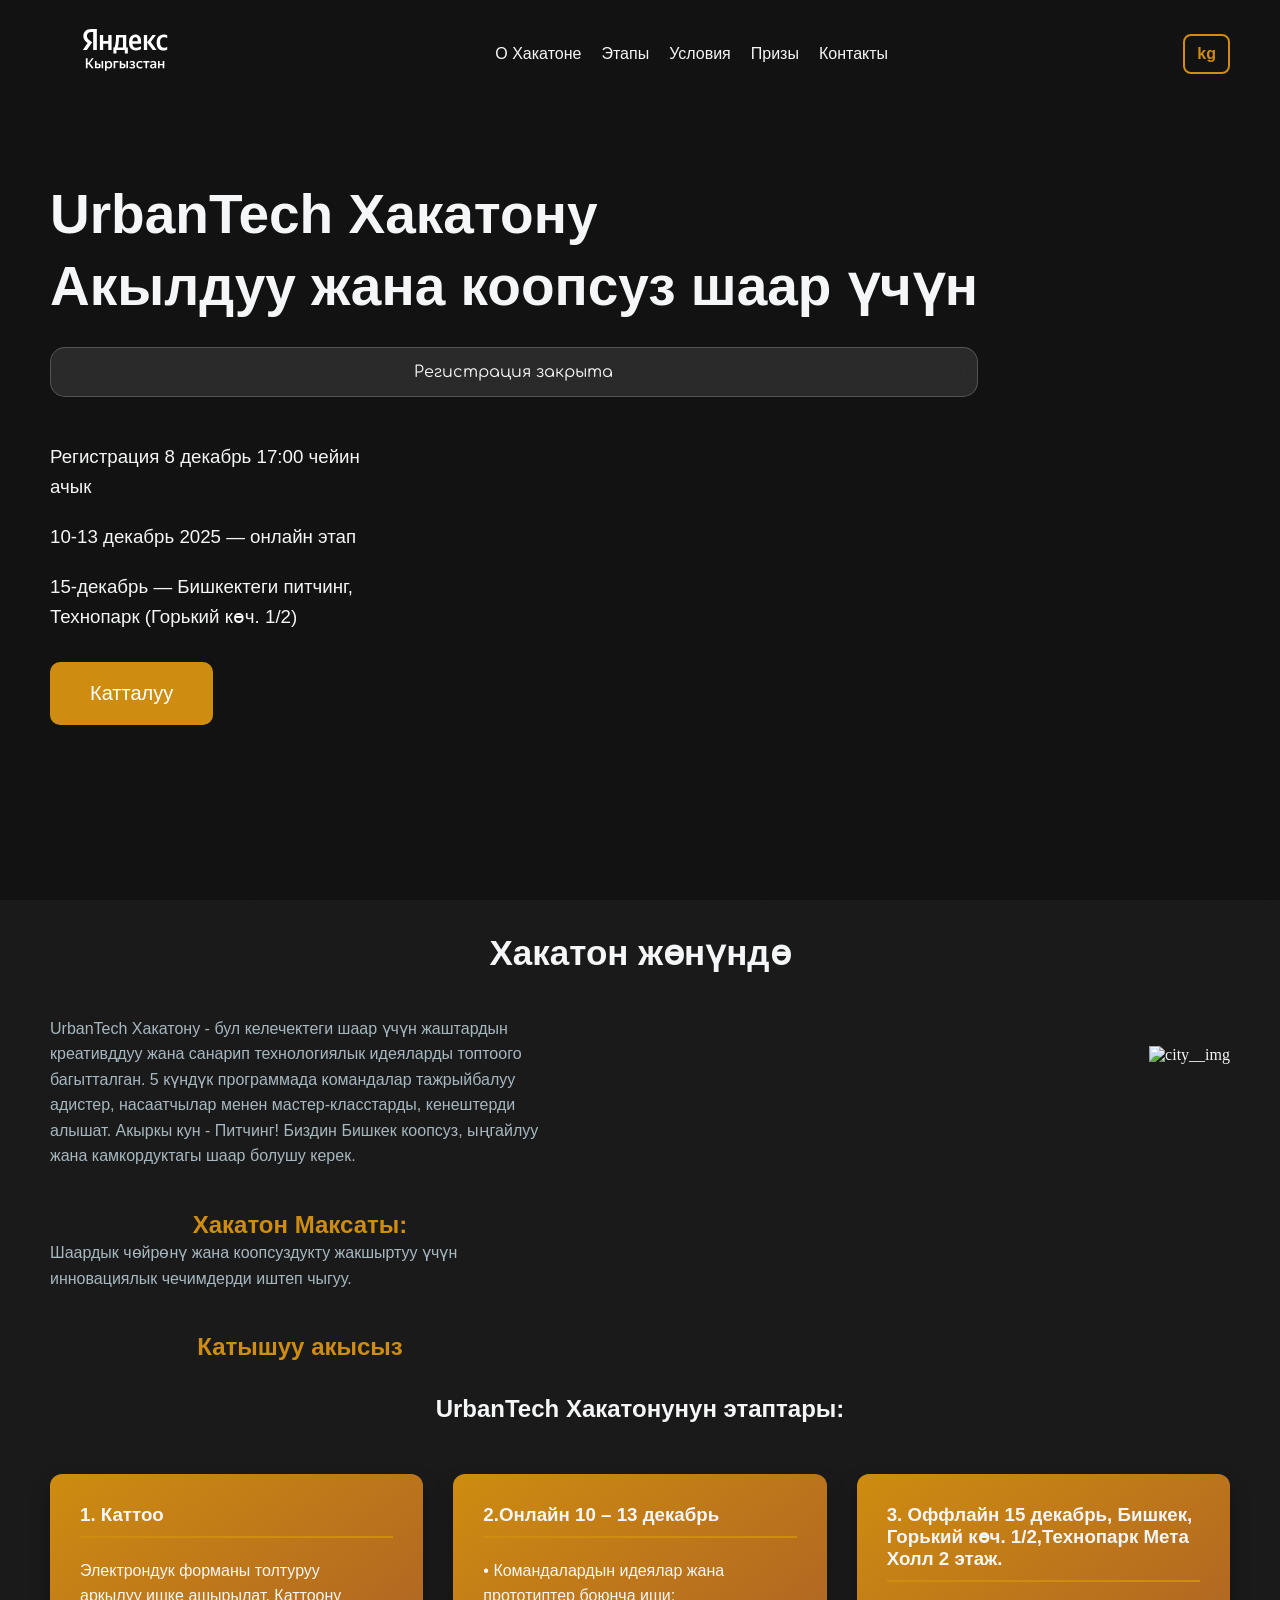
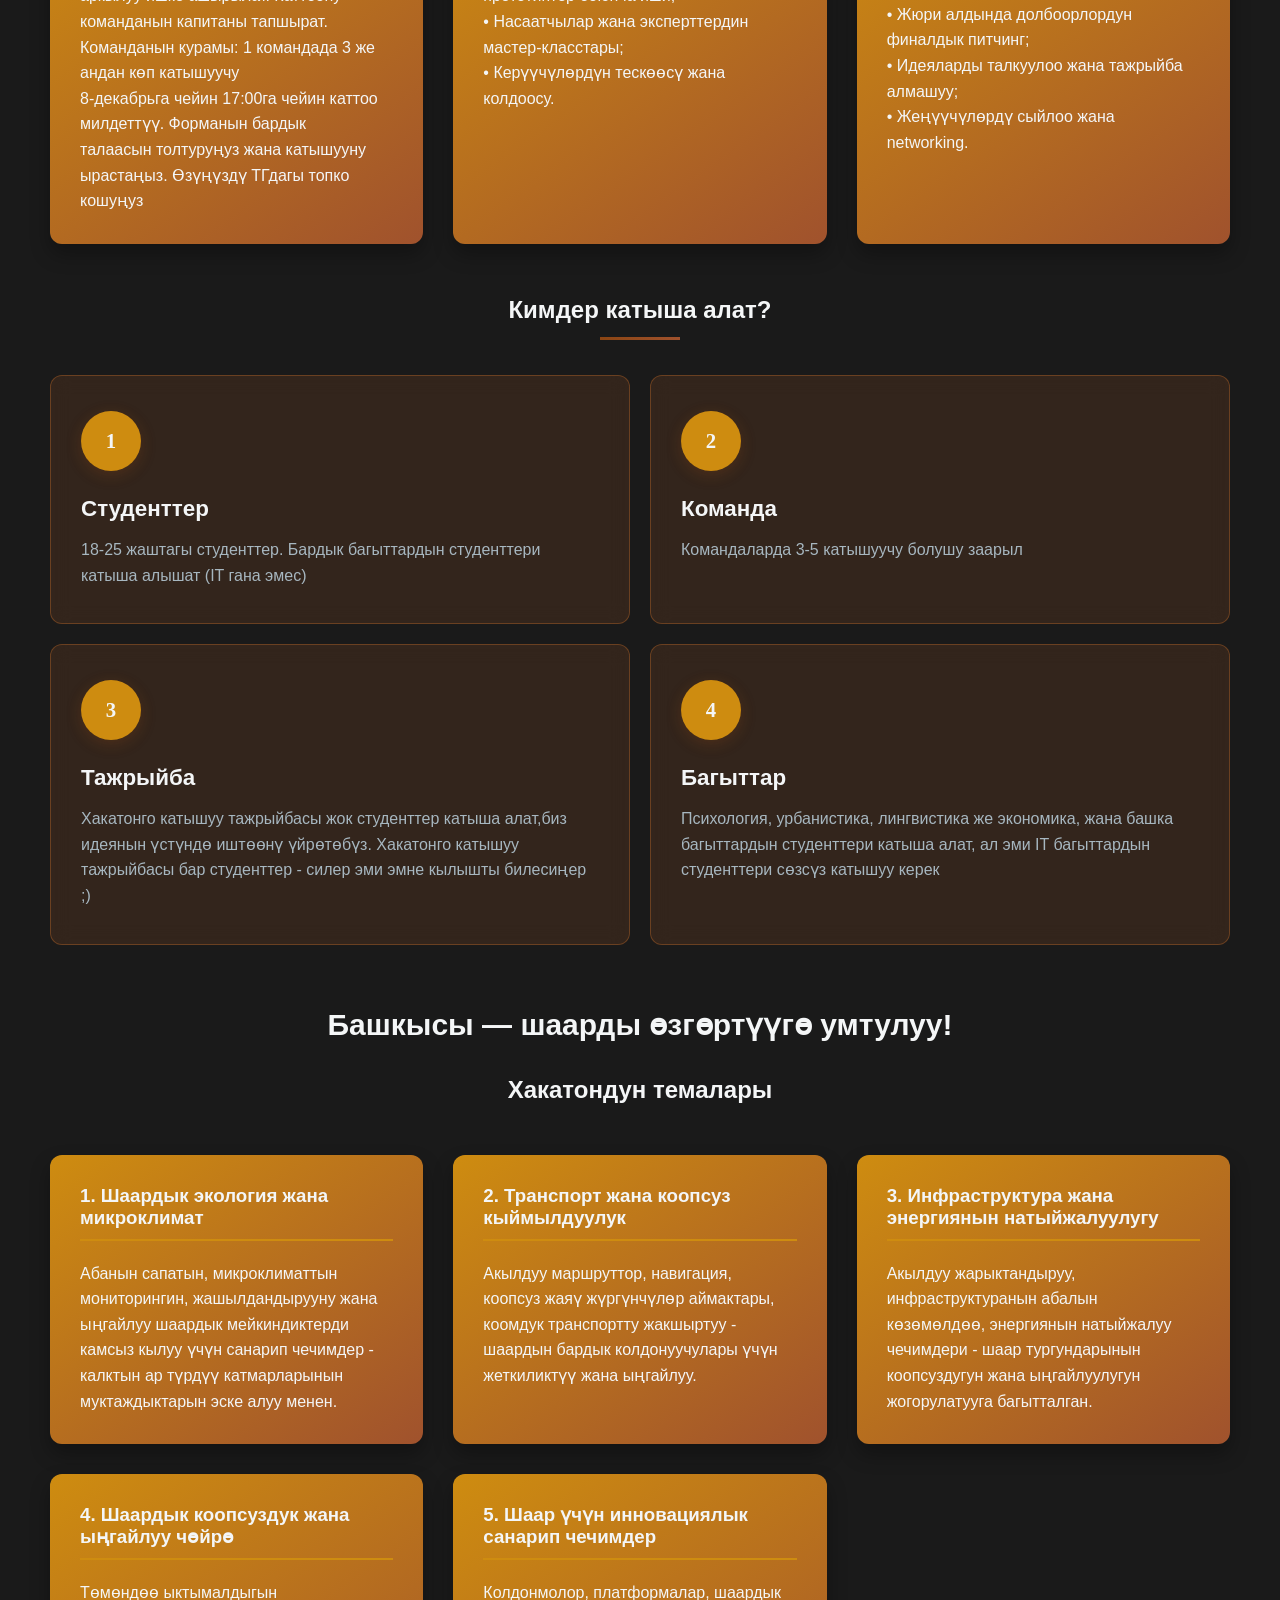
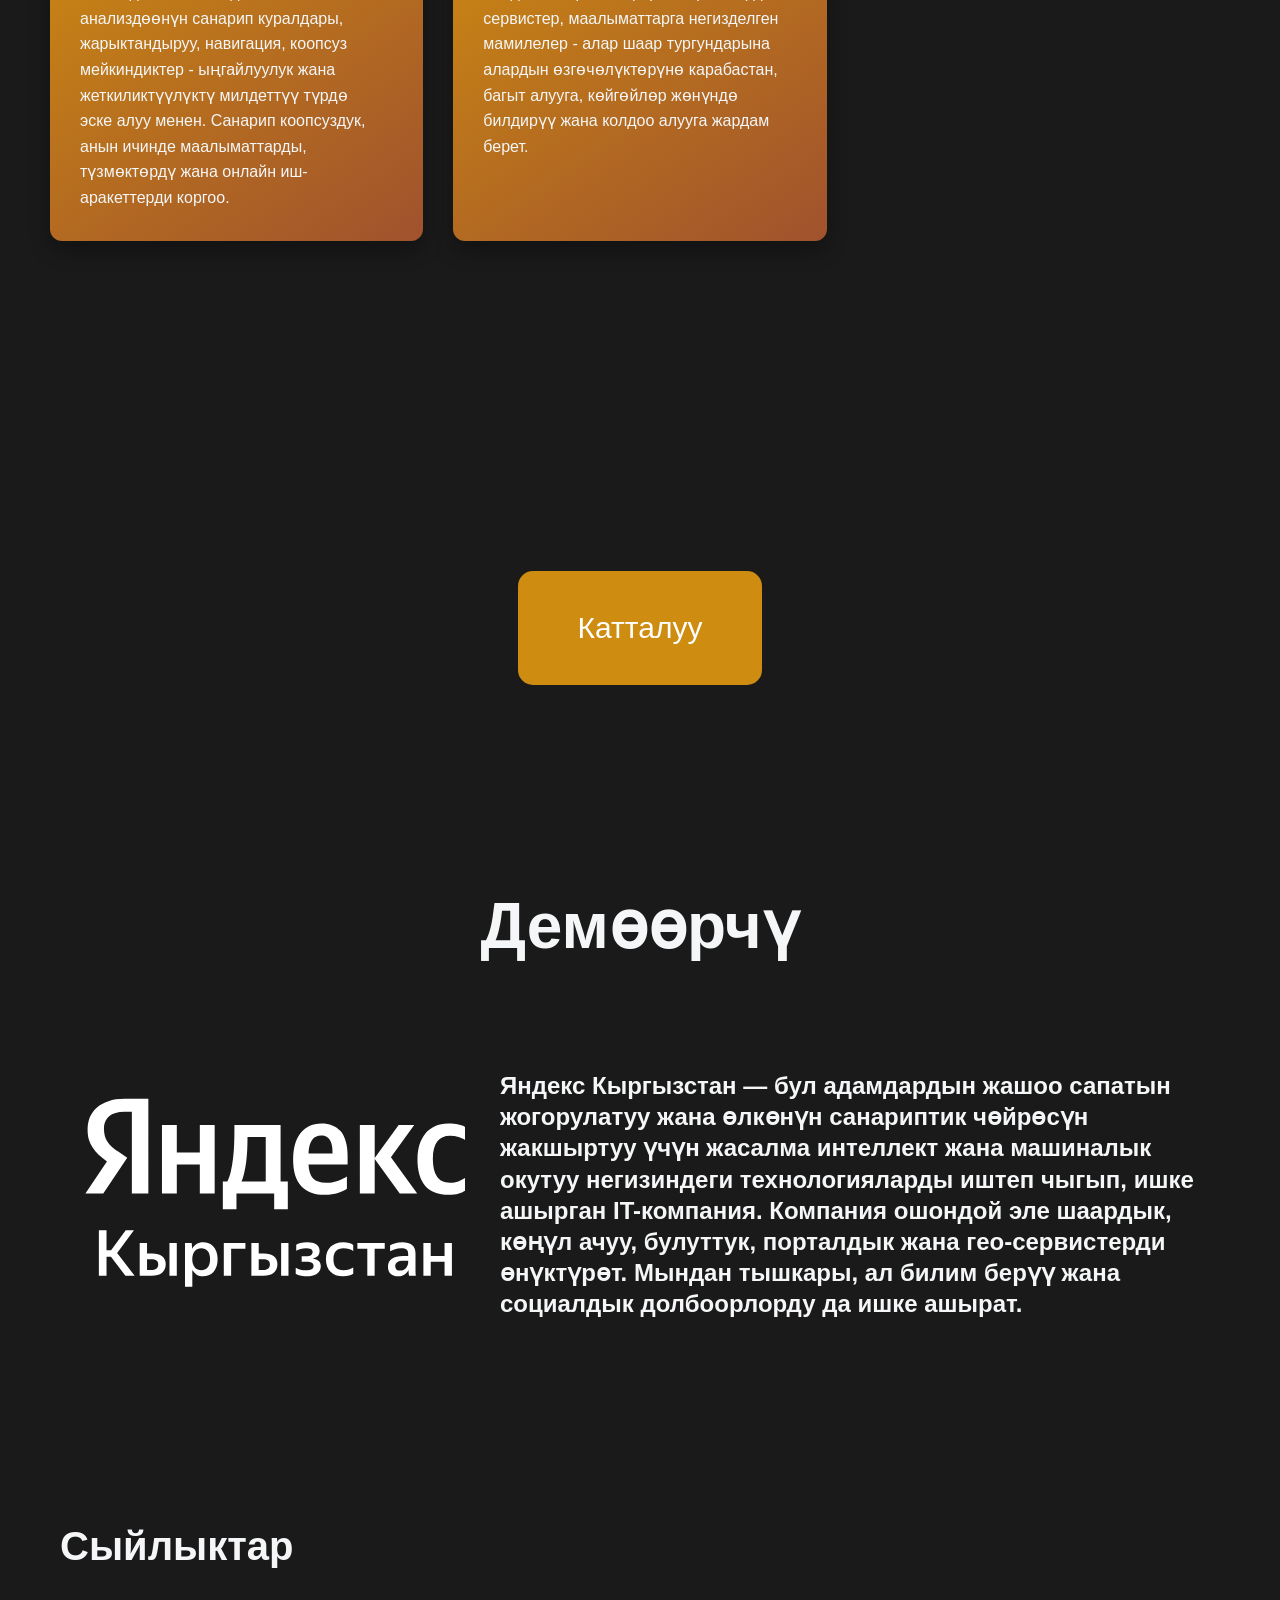
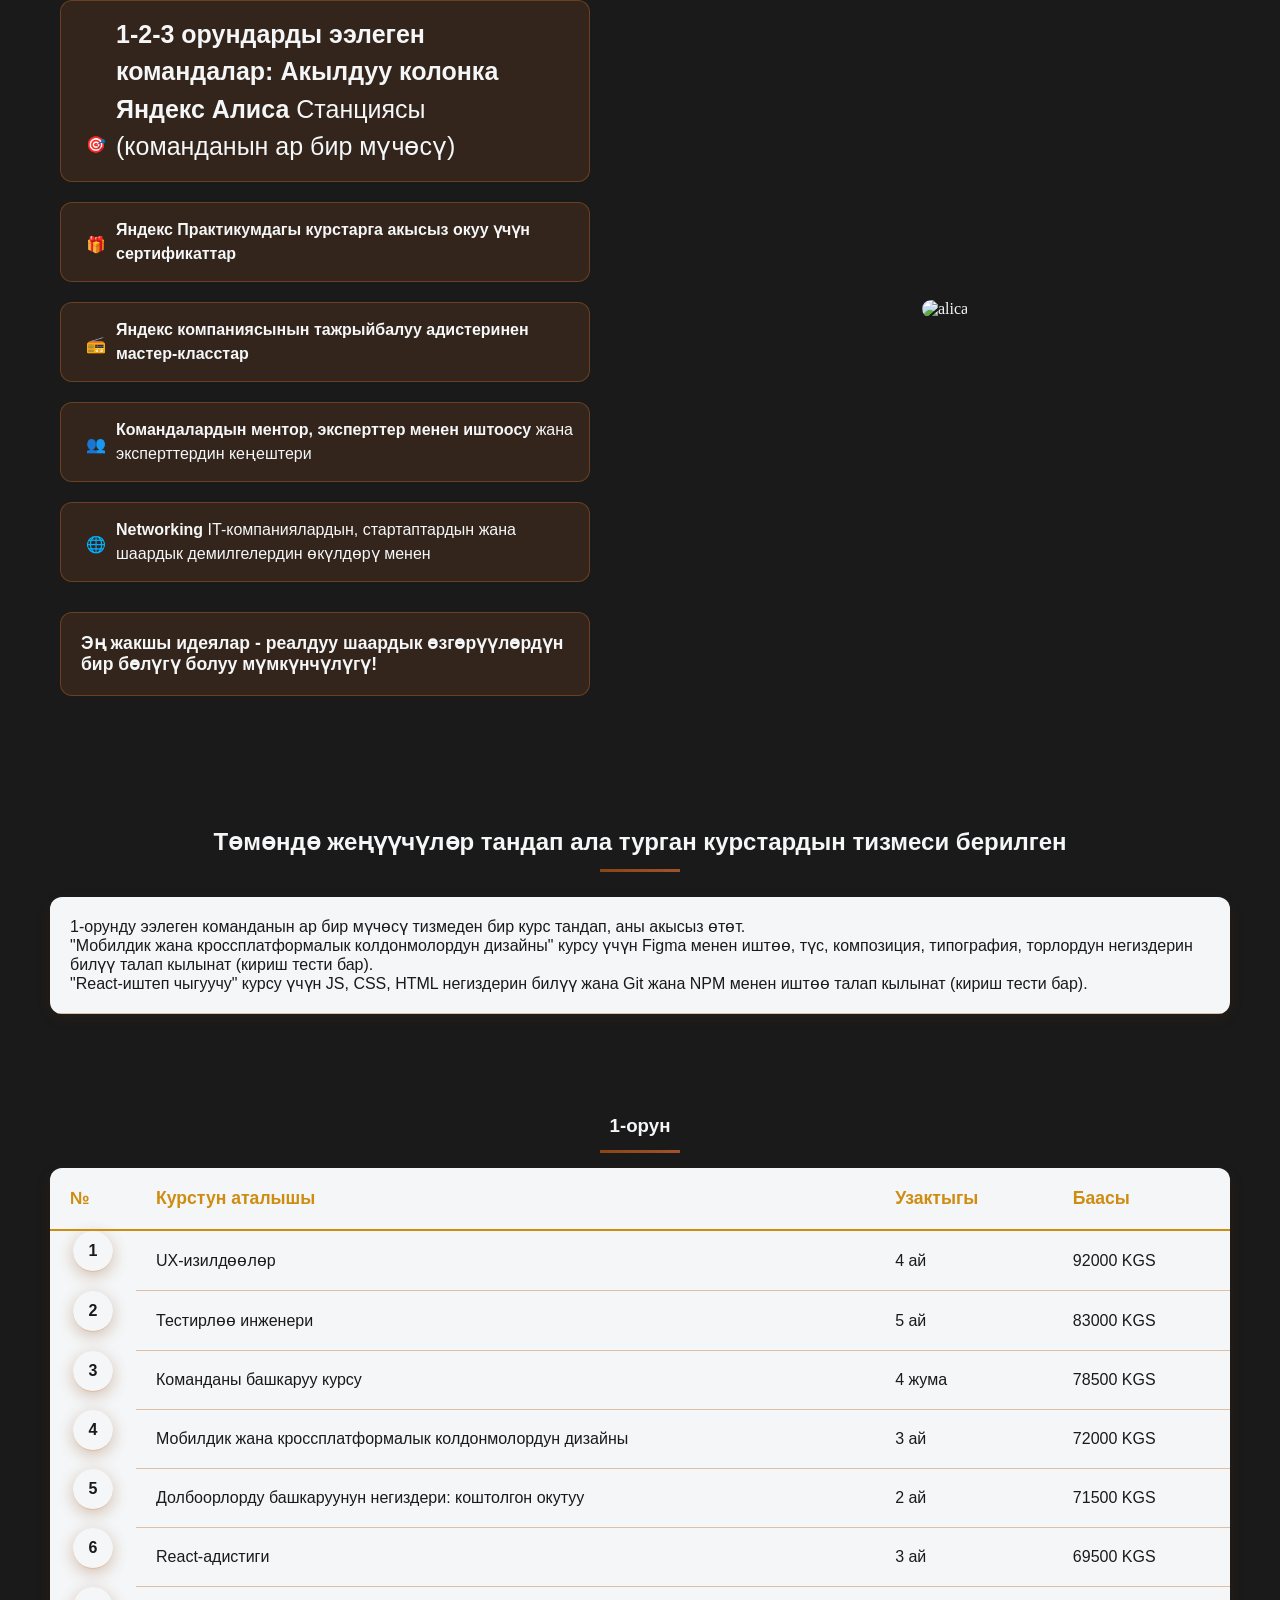
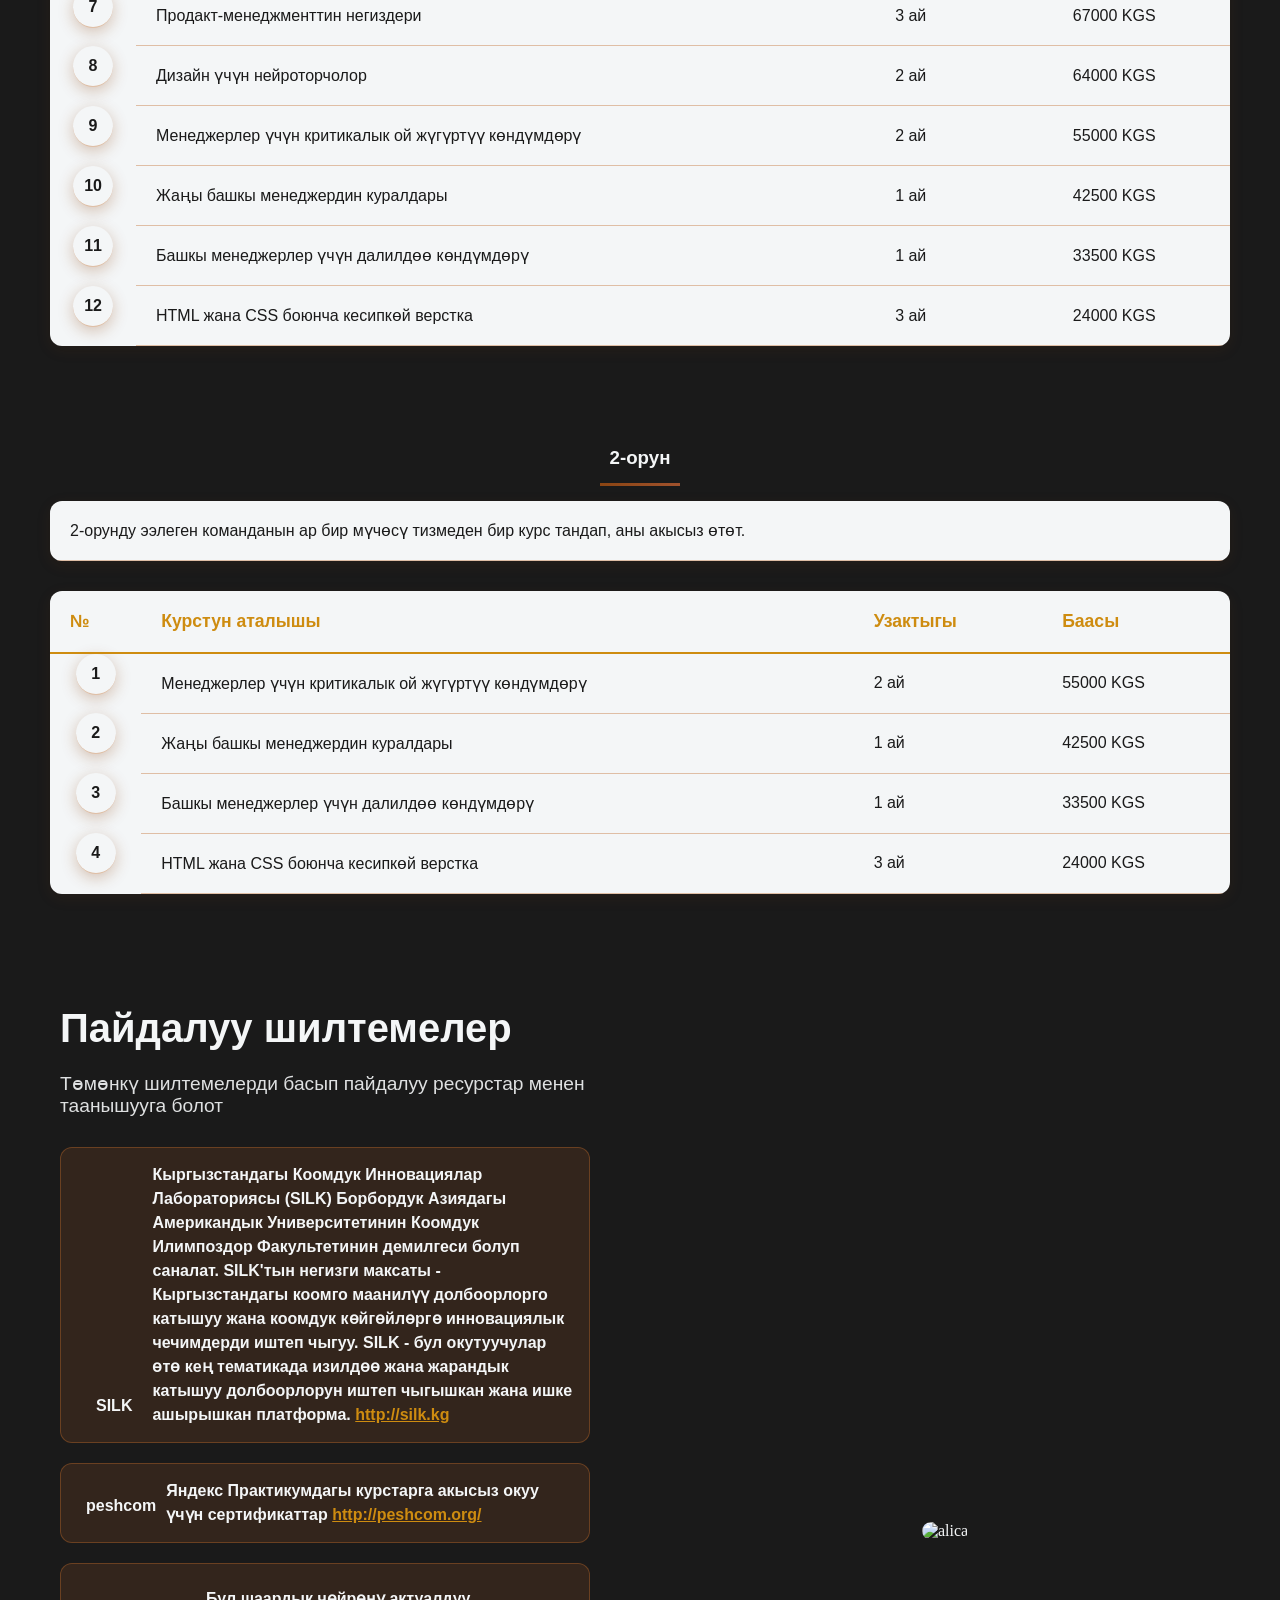
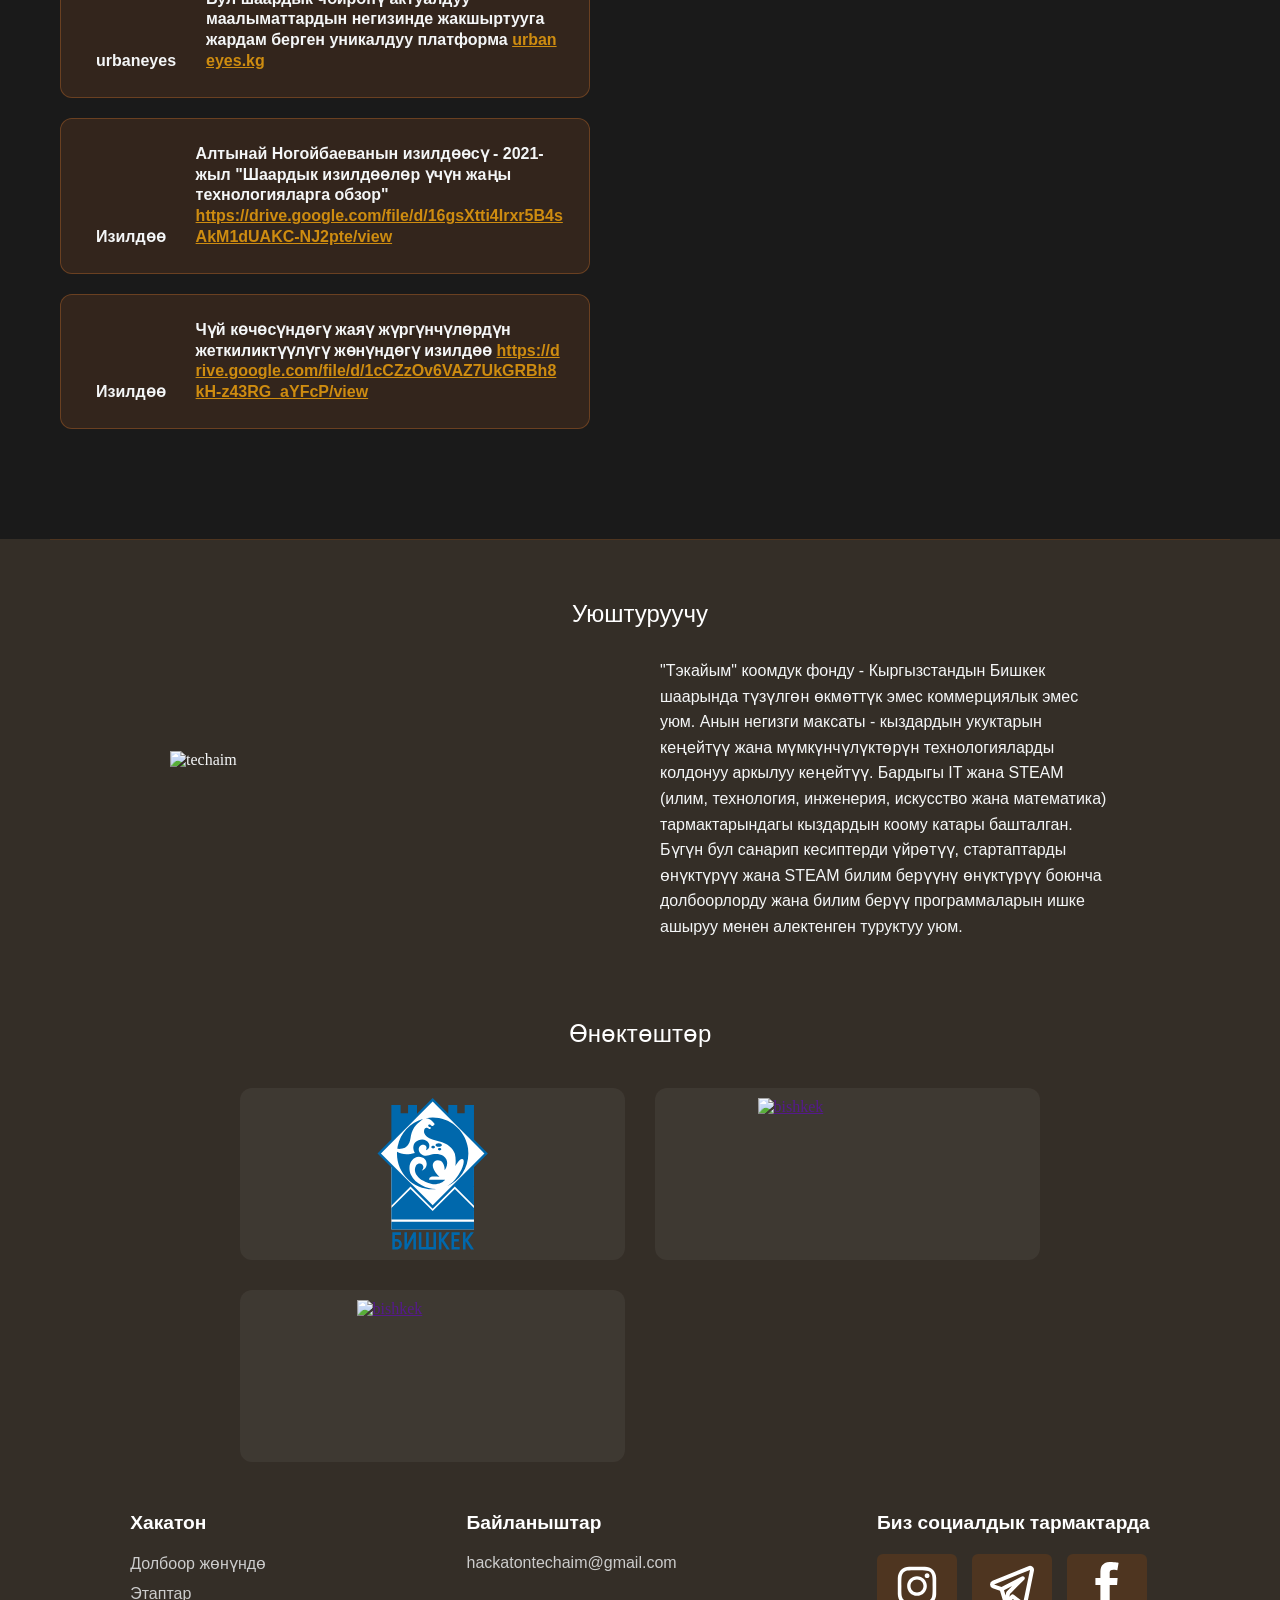
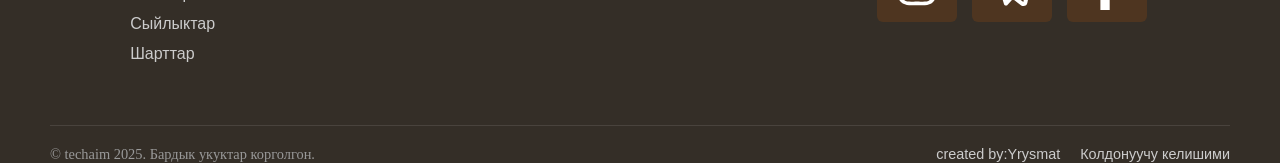
==== commit 1e6beecb: "hgfd" ====
--- a/kg.html
+++ b/kg.html
@@ -36,22 +36,22 @@
     <header id="header">
       <div class="container">
         <div class="header">
+          <a href="https://ya.ru" class="header__link"
+            ><img src="./img/Кыргызстан/Лого.svg" alt="" class="header__img"
+          /></a>
+          <nav class="header__nav">
+            <a class="header__link" href="#hero">О Хакатоне</a>
+            <a class="header__link" href="#stages">Этапы</a>
+            <a class="header__link" href="#conditions">Условия</a>
+            <a class="header__link" href="#prize">Призы</a>
+            <a class="header__link" href="#footer">Контакты</a>
+          </nav>
+          <a class="header__links" href="kg.html">kg</a>
           <button class="header__burger">
             <span class="header__burger-line"></span>
             <span class="header__burger-line"></span>
             <span class="header__burger-line"></span>
           </button>
-          <a href="https://ya.ru" class="header__link"
-            ><img src="./img/Кыргызстан/Лого.svg" alt="" class="header__img"
-          /></a>
-          <nav class="header__nav">
-            <a class="header__link" href="kg.html#hero">Хакатон жөнүндө</a>
-            <a class="header__link" href="kg.html#stages">Этаптары</a>
-            <a class="header__link" href="kg.html#conditions">Шарттар</a>
-            <a class="header__link" href="kg.html#stages">Сыйлыктар</a>
-            <a class="header__link" href="kg.html#contacts">Байланыштар</a>
-            <a class="header__links" href="index.html">ru</a>
-          </nav>
         </div>
       </div>
     </header>
--- a/css/fonts.css
+++ b/css/fonts.css
@@ -9,7 +9,7 @@
   --bg-secondary: #2d2d2d;
   --text-primary: #f4f6f7;
   --text-secondary: #a7b7c0;
-  --accent-color: #bf6929;
+  --accent-color: #ce8c10;
   --header-bg: #2d2d2d;
   --card-bg: rgba(191, 105, 41, 0.15);
   --border-color: rgba(191, 105, 41, 0.4);
@@ -63,24 +63,25 @@
   top: 0;
   z-index: 500;
   width: 100%;
-  height: 75px;
   background-color: transparent;
   transition: all 0.3s ease;
 }
 #header.scrolled {
   background-color: var(--bg-secondary);
   box-shadow: 0 2px 10px rgba(0, 0, 0, 0.1);
-}
+  border-radius: 0 0 13px 13px;
+}
+
 .header {
   display: flex;
-  justify-content: center;
+  justify-content: space-between;
   align-items: center;
 }
 .header__burger {
   display: none;
   position: fixed;
   top: 20px;
-  left: 20px;
+  right: 20px;
   z-index: 600;
   flex-direction: column;
   justify-content: center;
@@ -109,10 +110,6 @@
 @media (max-width: 767px) {
   .header__burger {
     display: flex;
-    top: 15px;
-    left: 15px;
-    width: 40px;
-    height: 40px;
   }
 }
 .header__burger-line {
@@ -145,10 +142,8 @@
   transform: rotate(-45deg) translate(7px, -7px);
 }
 .header__img {
-  width: 96px;
-  height: 98px;
-  position: absolute;
-  right: 600px;
+  width: 150px;
+  height: 100px;
 }
 @media (min-width: 768px) and (max-width: 1023px) {
   .header__img {
@@ -159,18 +154,14 @@
   .header__img {
     right: 50px;
     top: 0;
-    left: 20px;
     position: relative;
     display: block;
   }
 }
 .header__nav {
-  position: fixed;
   display: flex;
-  justify-content: space-between;
-  top: 0;
-  width: 600px;
-  padding: 25px;
+  gap: 20px;
+  align-items: center;
 }
 @media (max-width: 767px) {
   .header__nav {
@@ -214,7 +205,6 @@
   color: var(--text-primary);
   text-decoration: none;
   transition: all 0.2s ease;
-  position: relative;
 }
 .header__link::after {
   content: "";
@@ -236,7 +226,7 @@
   .header__link {
     font-size: 18px;
     font-weight: 400;
-    opacity: 0;
+    opacity: 1;
     transform: translateX(50px);
     transition: all 0.4s cubic-bezier(0.68, -0.55, 0.265, 1.55);
   }
@@ -379,7 +369,7 @@
 }
 
 .container {
-  width: 1200px;
+  max-width: 1200px;
   margin: 0 auto;
   padding: 0 10px;
 }
@@ -414,7 +404,7 @@
   position: relative;
   width: 100%;
   height: 100vh;
-  background: linear-gradient(rgba(0, 0, 0, 0.3), rgba(0, 0, 0, 0.3)), url(https://i.ibb.co/whv7wBRD/image.png) no-repeat center/cover;
+  background: linear-gradient(rgba(0, 0, 0, 0.3), rgba(0, 0, 0, 0.3)), url(https://i.ibb.co/wNhbrhmL/5.png) no-repeat center/cover;
 }
 @media (max-width: 767px) {
   #hero {
@@ -599,7 +589,7 @@
 .hacaton__subtitle {
   margin-top: 40px;
   font-family: "Montserrat", sans-serif;
-  color: #bf6929;
+  color: #ce8c10;
   font-weight: 700;
   line-height: 1.3;
   text-align: center;
@@ -908,7 +898,7 @@
 .conditions__icon {
   width: 60px;
   height: 60px;
-  background: #bf6929;
+  background: #ce8c10;
   border-radius: 50%;
   display: flex;
   align-items: center;
@@ -963,7 +953,7 @@
 
 .prize {
   padding: 80px 0;
-  background: var(--bg-secondary);
+  background: var(--bg-primary);
   color: var(--text-primary);
   position: relative;
   overflow: hidden;
@@ -1191,6 +1181,18 @@
   }
 }
 
+.conditions__title {
+  position: relative;
+  font-family: "Montserrat", sans-serif;
+  color: #1e180d;
+  font-weight: 700;
+  line-height: 1.3;
+  margin-top: 50px;
+  margin-bottom: 40px;
+  text-align: center;
+  color: var(--text-primary);
+  font-family: "Montserrat", sans-serif;
+}
 .conditions__subtitle {
   position: relative;
   font-family: "Montserrat", sans-serif;
@@ -1226,6 +1228,20 @@
     -webkit-overflow-scrolling: touch;
     max-width: 100%;
   }
+  .conditions-table::-webkit-scrollbar,
+  .conditions-info::-webkit-scrollbar {
+    height: 8px;
+  }
+  .conditions-table::-webkit-scrollbar-track,
+  .conditions-info::-webkit-scrollbar-track {
+    background: var(--bg-secondary);
+    border-radius: 10px;
+  }
+  .conditions-table::-webkit-scrollbar-thumb,
+  .conditions-info::-webkit-scrollbar-thumb {
+    background: var(--accent-color);
+    border-radius: 10px;
+  }
 }
 .conditions-table table,
 .conditions-info table {
@@ -1239,15 +1255,14 @@
 @media (max-width: 767px) {
   .conditions-table table,
   .conditions-info table {
-    min-width: 100%;
+    min-width: 700px;
     display: table;
-    table-layout: fixed;
   }
 }
 .conditions-table th,
 .conditions-info th {
   background: var(--table-header-bg);
-  padding: 20px 15px;
+  padding: 20px 20px;
   text-align: left;
   font-weight: 600;
   color: var(--accent-color);
@@ -1258,13 +1273,14 @@
 @media (max-width: 767px) {
   .conditions-table th,
   .conditions-info th {
-    padding: 12px 10px;
-    font-size: 14px;
+    padding: 15px 20px;
+    font-size: 1rem;
+    white-space: nowrap;
   }
 }
 .conditions-table td,
 .conditions-info td {
-  padding: 18px 15px;
+  padding: 20px 20px;
   border-bottom: 1px solid var(--border-color);
   color: var(--bg-primary);
   font-family: "Montserrat", sans-serif;
@@ -1273,14 +1289,15 @@
 @media (max-width: 767px) {
   .conditions-table td,
   .conditions-info td {
-    padding: 12px 10px;
-    font-size: 14px;
+    padding: 15px 20px;
+    font-size: 1rem;
   }
 }
 .conditions-table a,
 .conditions-info a {
   color: var(--bg-primary);
   text-decoration: none;
+  transition: color 0.3s ease;
 }
 .conditions-table a:hover,
 .conditions-info a:hover {
@@ -1303,9 +1320,9 @@
 }
 @media (max-width: 767px) {
   .conditions-table__number {
-    width: 32px;
-    height: 32px;
-    font-size: 14px;
+    width: 40px;
+    height: 40px;
+    font-size: 1rem;
   }
 }
 
@@ -1472,18 +1489,113 @@
 .footer__orgainz {
   margin-top: 80px;
 }
+.footer__imgage {
+  display: grid;
+  grid-template-columns: repeat(2, 1fr);
+  gap: 30px;
+  max-width: 800px;
+  margin: 0 auto;
+  padding: 10px 0;
+}
+@media (min-width: 768px) and (max-width: 1023px) {
+  .footer__imgage {
+    grid-template-columns: repeat(2, 1fr);
+    gap: 25px;
+  }
+}
+@media (max-width: 767px) {
+  .footer__imgage {
+    grid-template-columns: repeat(2, 1fr);
+    gap: 15px;
+    padding: 15px;
+  }
+}
+.footer__link {
+  display: flex;
+  justify-content: center;
+  align-items: center;
+  padding: 10px;
+  background: rgba(255, 255, 255, 0.05);
+  border-radius: 12px;
+  transition: all 0.3s ease;
+  width: 100%;
+  min-height: 160px;
+}
+.footer__link:hover {
+  background: rgba(139, 69, 19, 0.2);
+  transform: translateY(-5px);
+  box-shadow: 0 5px 15px rgba(139, 69, 19, 0.3);
+}
+@media (max-width: 767px) {
+  .footer__link {
+    min-height: 120px;
+    padding: 15px;
+  }
+}
 .footer__img {
   width: 152px;
   height: 152px;
+  -o-object-fit: contain;
+     object-fit: contain;
+  transition: transform 0.3s ease;
+}
+.footer__img:hover {
+  transform: scale(1.05);
+}
+@media (max-width: 767px) {
+  .footer__img {
+    width: 120px;
+    height: 120px;
+  }
+}
+.footer__img#liga {
+  width: 180px;
+  height: 152px;
+}
+@media (max-width: 767px) {
+  .footer__img#liga {
+    width: 140px;
+    height: 120px;
+  }
+}
+.footer__img#ligaa {
+  width: 152px;
+  height: 152px;
+}
+@media (max-width: 767px) {
+  .footer__img#ligaa {
+    width: 120px;
+    height: 120px;
+  }
+}
+.footer__imgs {
+  width: 225px;
+  height: 100px;
+  -o-object-fit: contain;
+     object-fit: contain;
+  transition: transform 0.3s ease;
+}
+.footer__imgs:hover {
+  transform: scale(1.05);
+}
+@media (max-width: 767px) {
+  .footer__imgs {
+    width: 180px;
+    height: 80px;
+  }
 }
 .footer__image {
   width: 40vh;
   height: 96px;
+  -o-object-fit: contain;
+     object-fit: contain;
 }
 @media (max-width: 767px) {
   .footer__image {
     width: 100%;
-    height: 20vh;
+    max-width: 300px;
+    height: auto;
+    max-height: 80px;
   }
 }
 .footer__text {
@@ -1491,22 +1603,28 @@
   color: #f4f6f7;
   font-weight: 700;
   line-height: 1.3;
-  width: 450px;
+  max-width: 450px;
   font-weight: 400;
+  line-height: 1.6;
 }
 @media (max-width: 767px) {
   .footer__text {
-    width: 300px;
+    max-width: 100%;
+    font-size: 0.9rem;
   }
 }
 .footer__div {
   display: flex;
   justify-content: space-evenly;
   align-items: center;
+  gap: 30px;
+  flex-wrap: wrap;
 }
 @media (max-width: 767px) {
   .footer__div {
-    display: block;
+    flex-direction: column;
+    gap: 20px;
+    text-align: center;
   }
 }
 .footer__logos {
@@ -1564,21 +1682,21 @@
   align-items: start;
   max-width: 1200px;
   margin: 0 auto 50px;
+  gap: 40px;
 }
 @media (min-width: 768px) and (max-width: 1023px) {
   .footer__main-content {
     display: flex;
     justify-content: space-between;
     align-items: start;
+    gap: 30px;
   }
 }
 @media (max-width: 767px) {
   .footer__main-content {
     display: grid;
-    grid-template-columns: repeat(1, 3fr);
-    grid-template-rows: repeat(2, 1fr);
-    grid-column-gap: 5px;
-    grid-row-gap: 10px;
+    grid-template-columns: 1fr;
+    grid-gap: 30px;
   }
 }
 .footer__nav, .footer__contacts, .footer__social {
@@ -1617,6 +1735,7 @@
 .footer__social-links {
   display: flex;
   gap: 15px;
+  flex-wrap: wrap;
 }
 .footer__social-link {
   display: inline-block;
@@ -1648,6 +1767,11 @@
     padding: 0;
   }
 }
+@media (max-width: 767px) {
+  .footer__copyright {
+    font-size: 0.85rem;
+  }
+}
 .footer__legal {
   display: flex;
   gap: 20px;
@@ -1661,6 +1785,10 @@
 .footer__images {
   width: 48px;
   height: 48px;
+  transition: transform 0.3s ease;
+}
+.footer__images:hover {
+  transform: scale(1.1);
 }
 
 #liga {
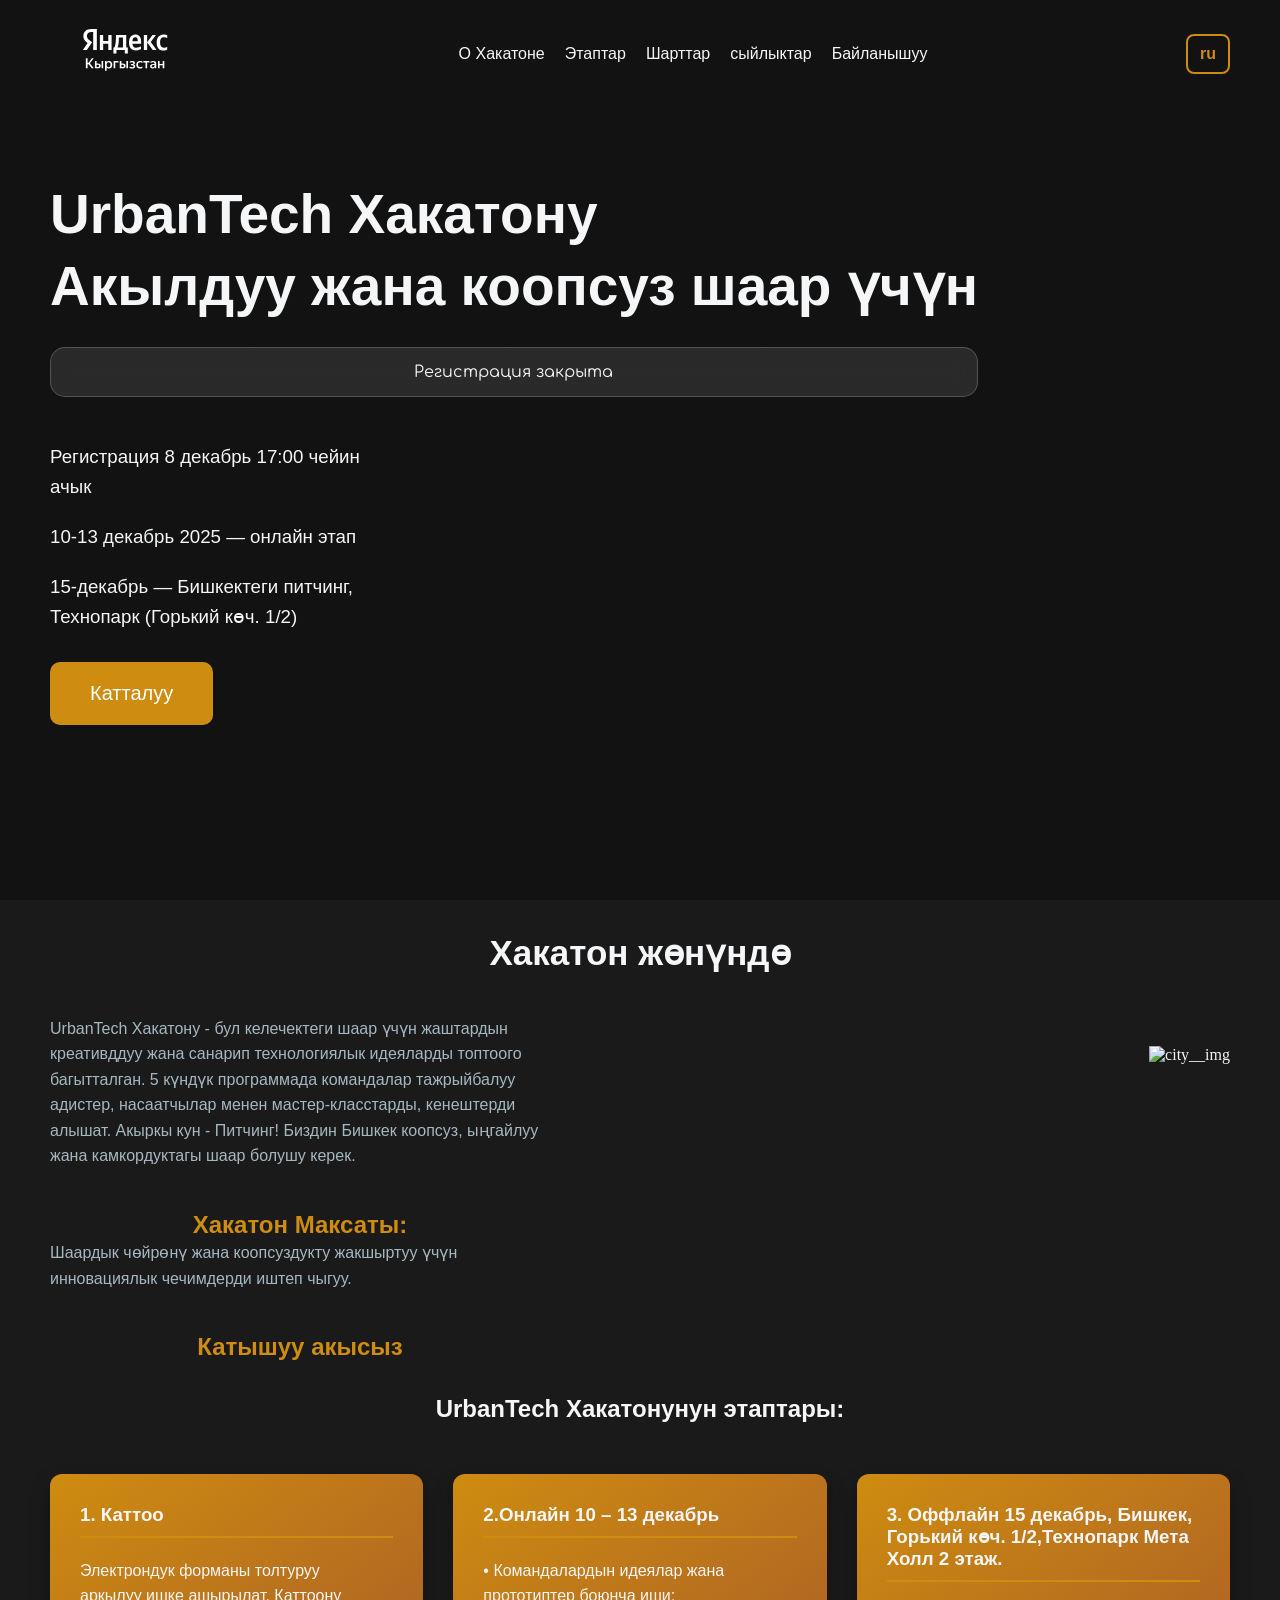
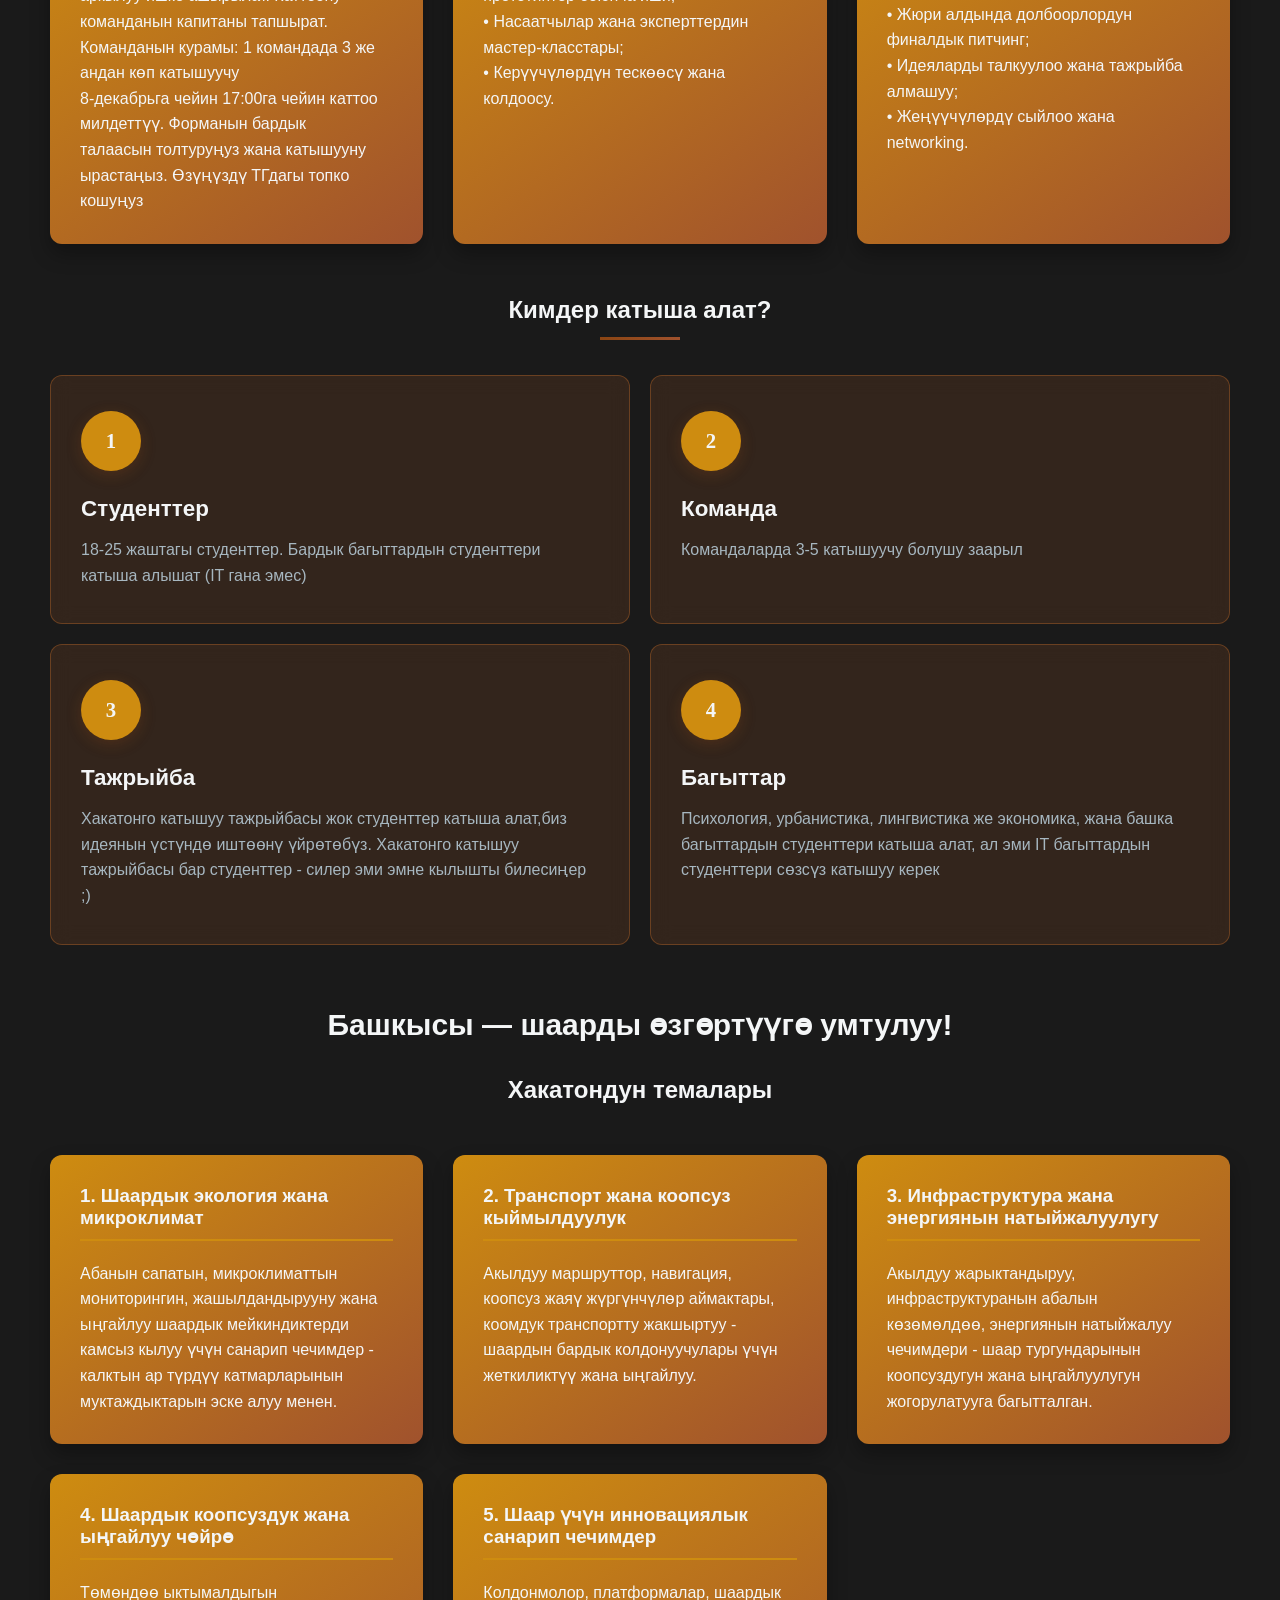
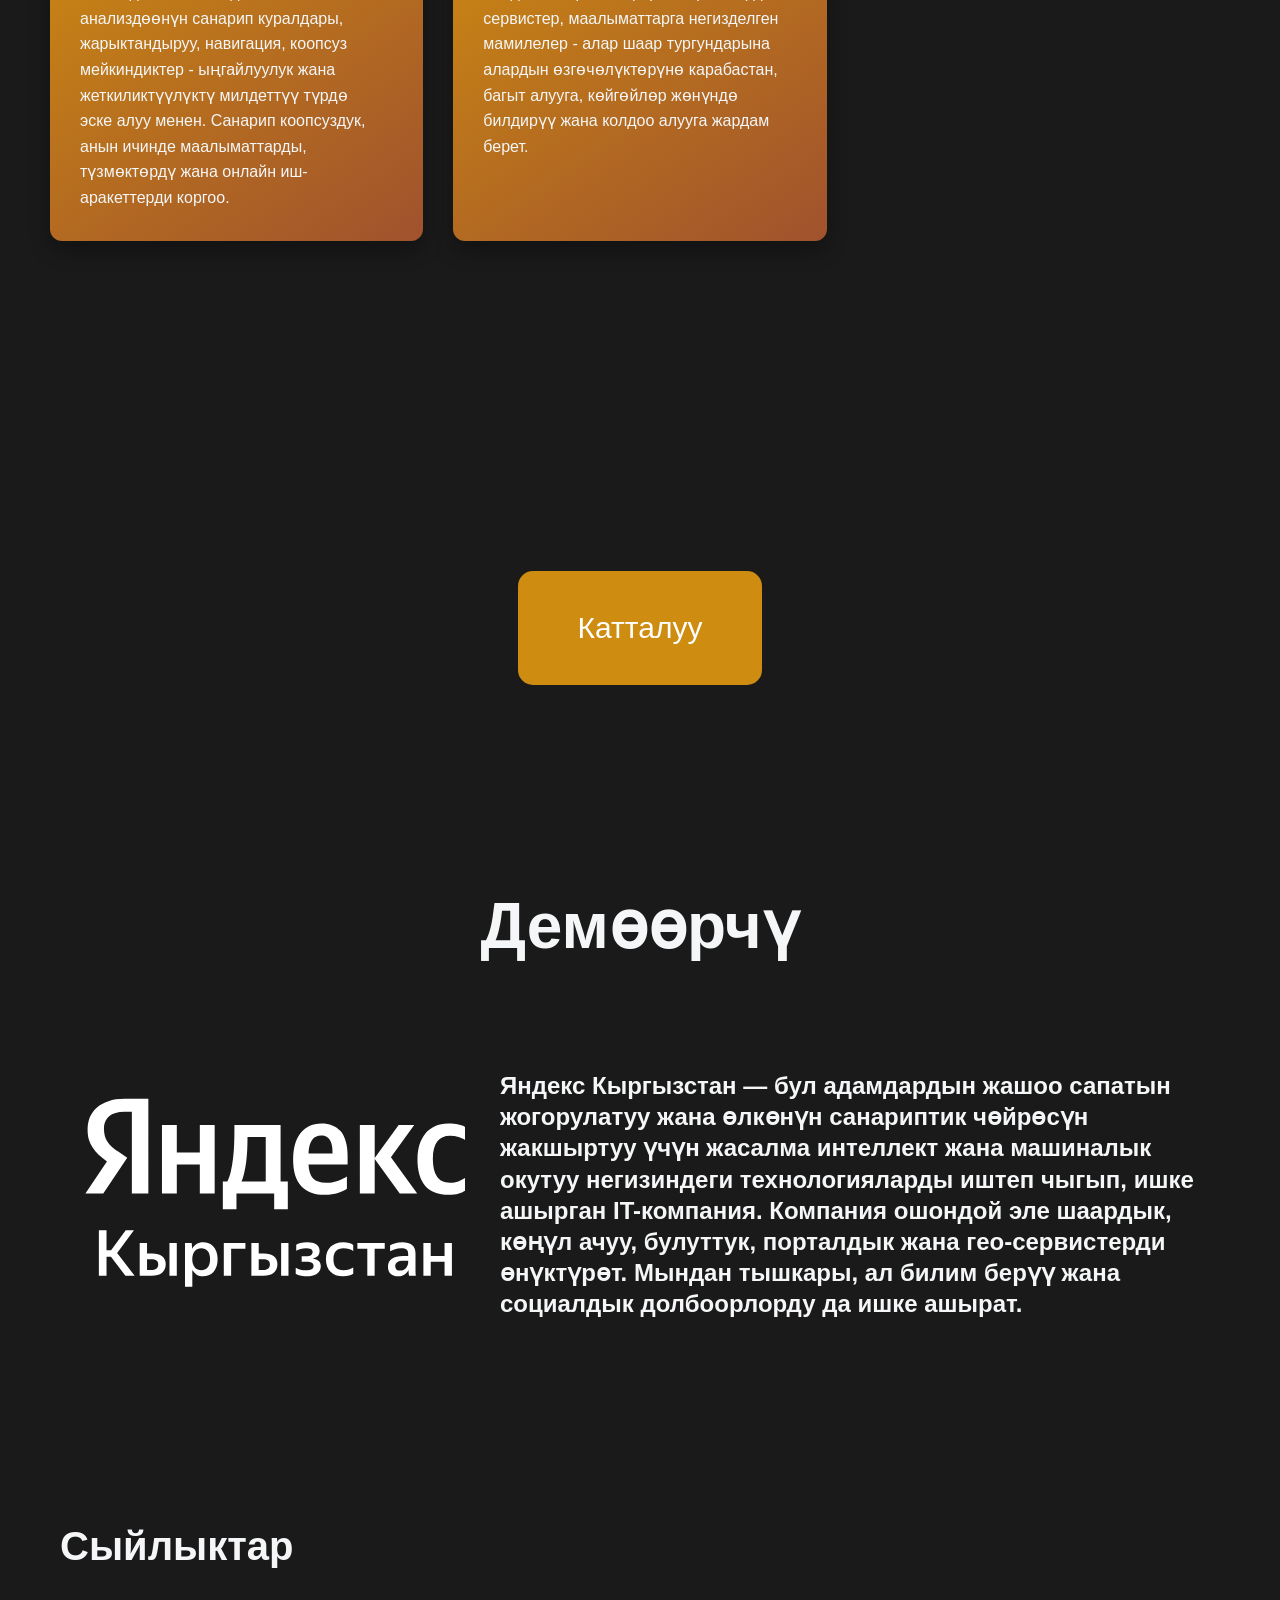
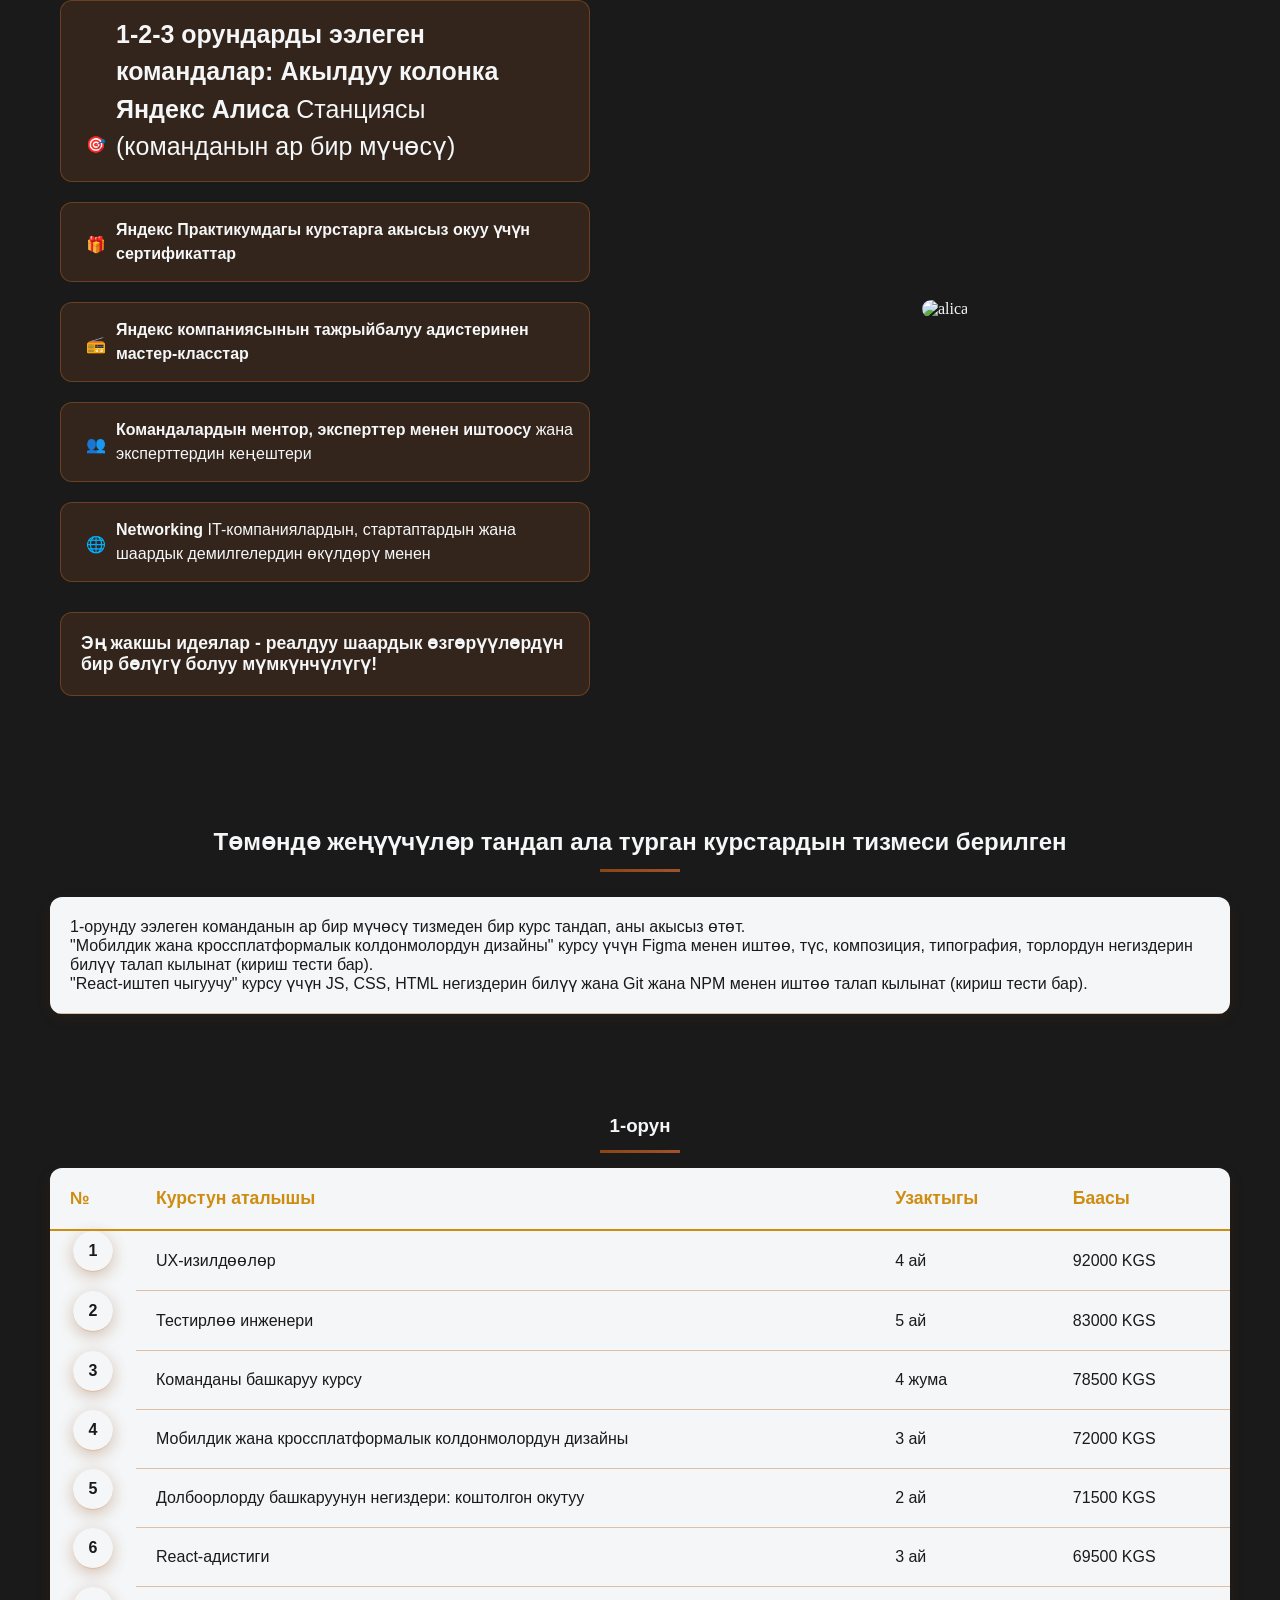
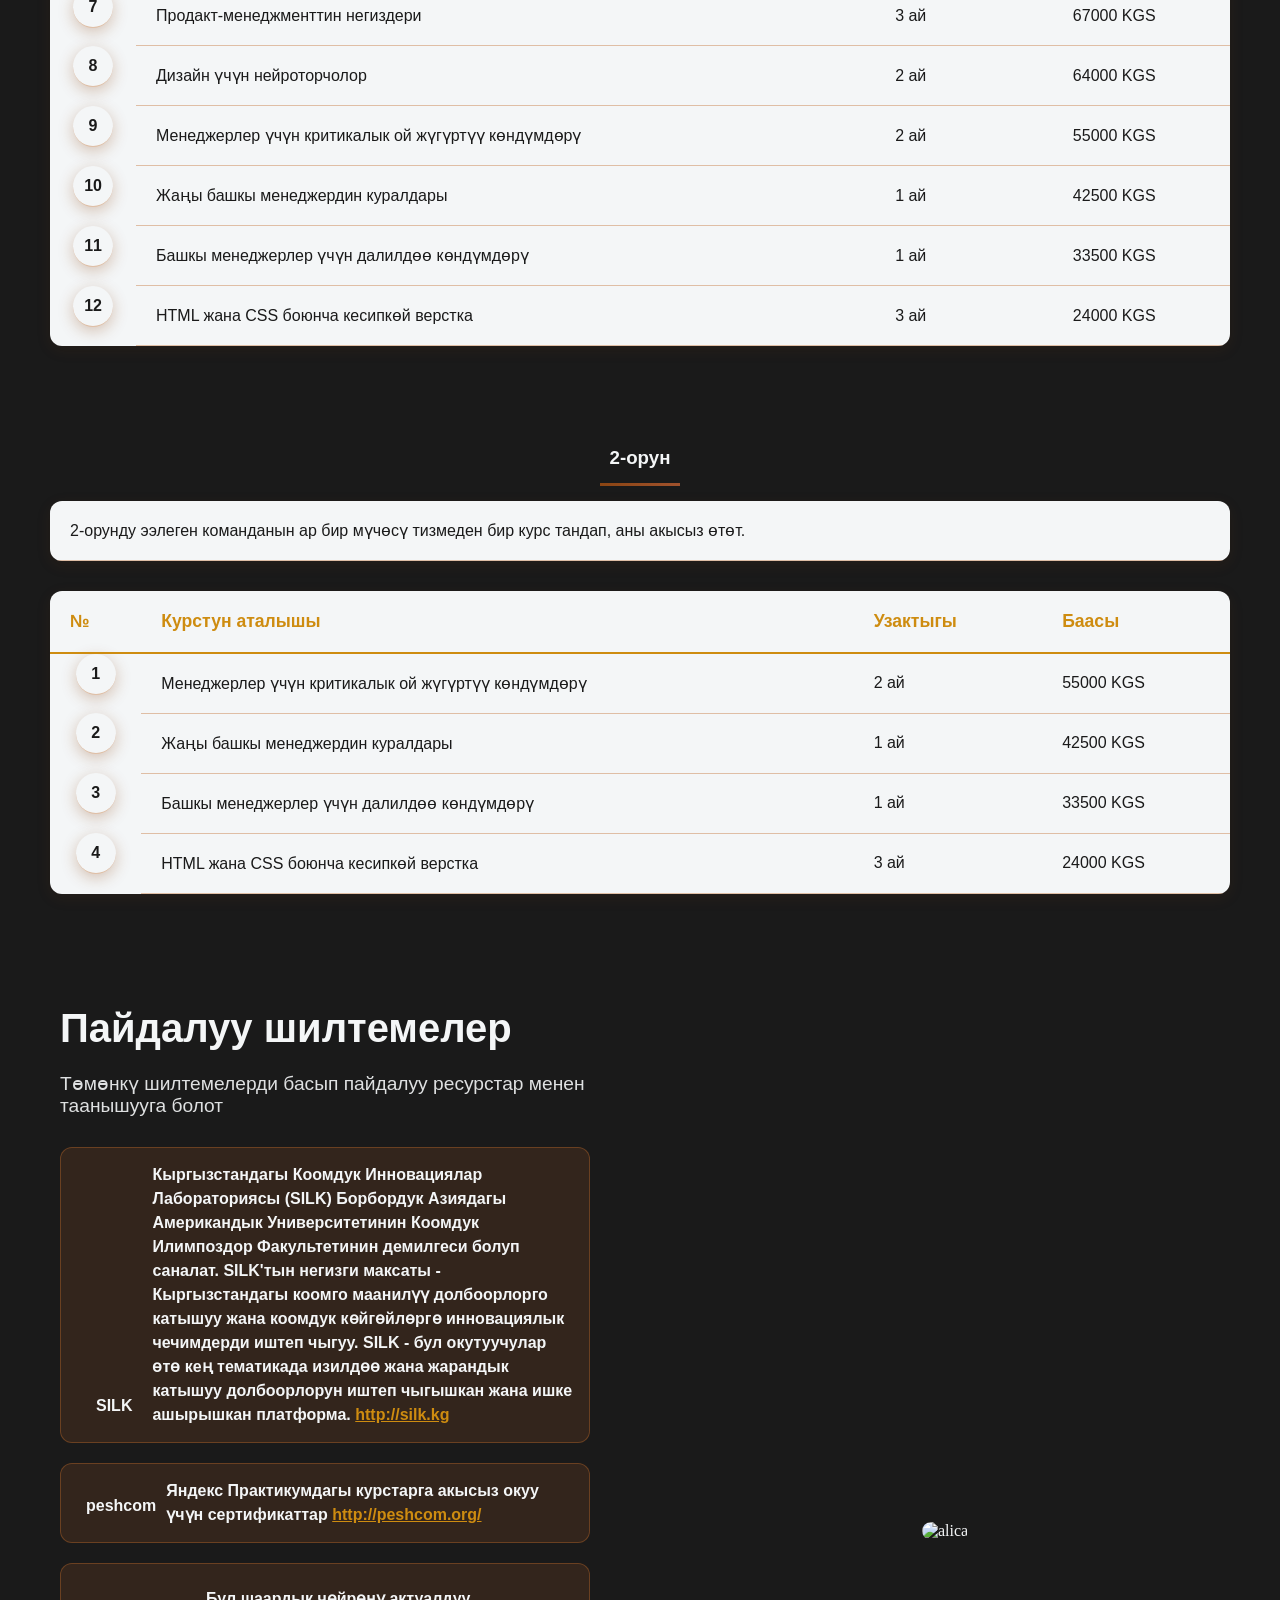
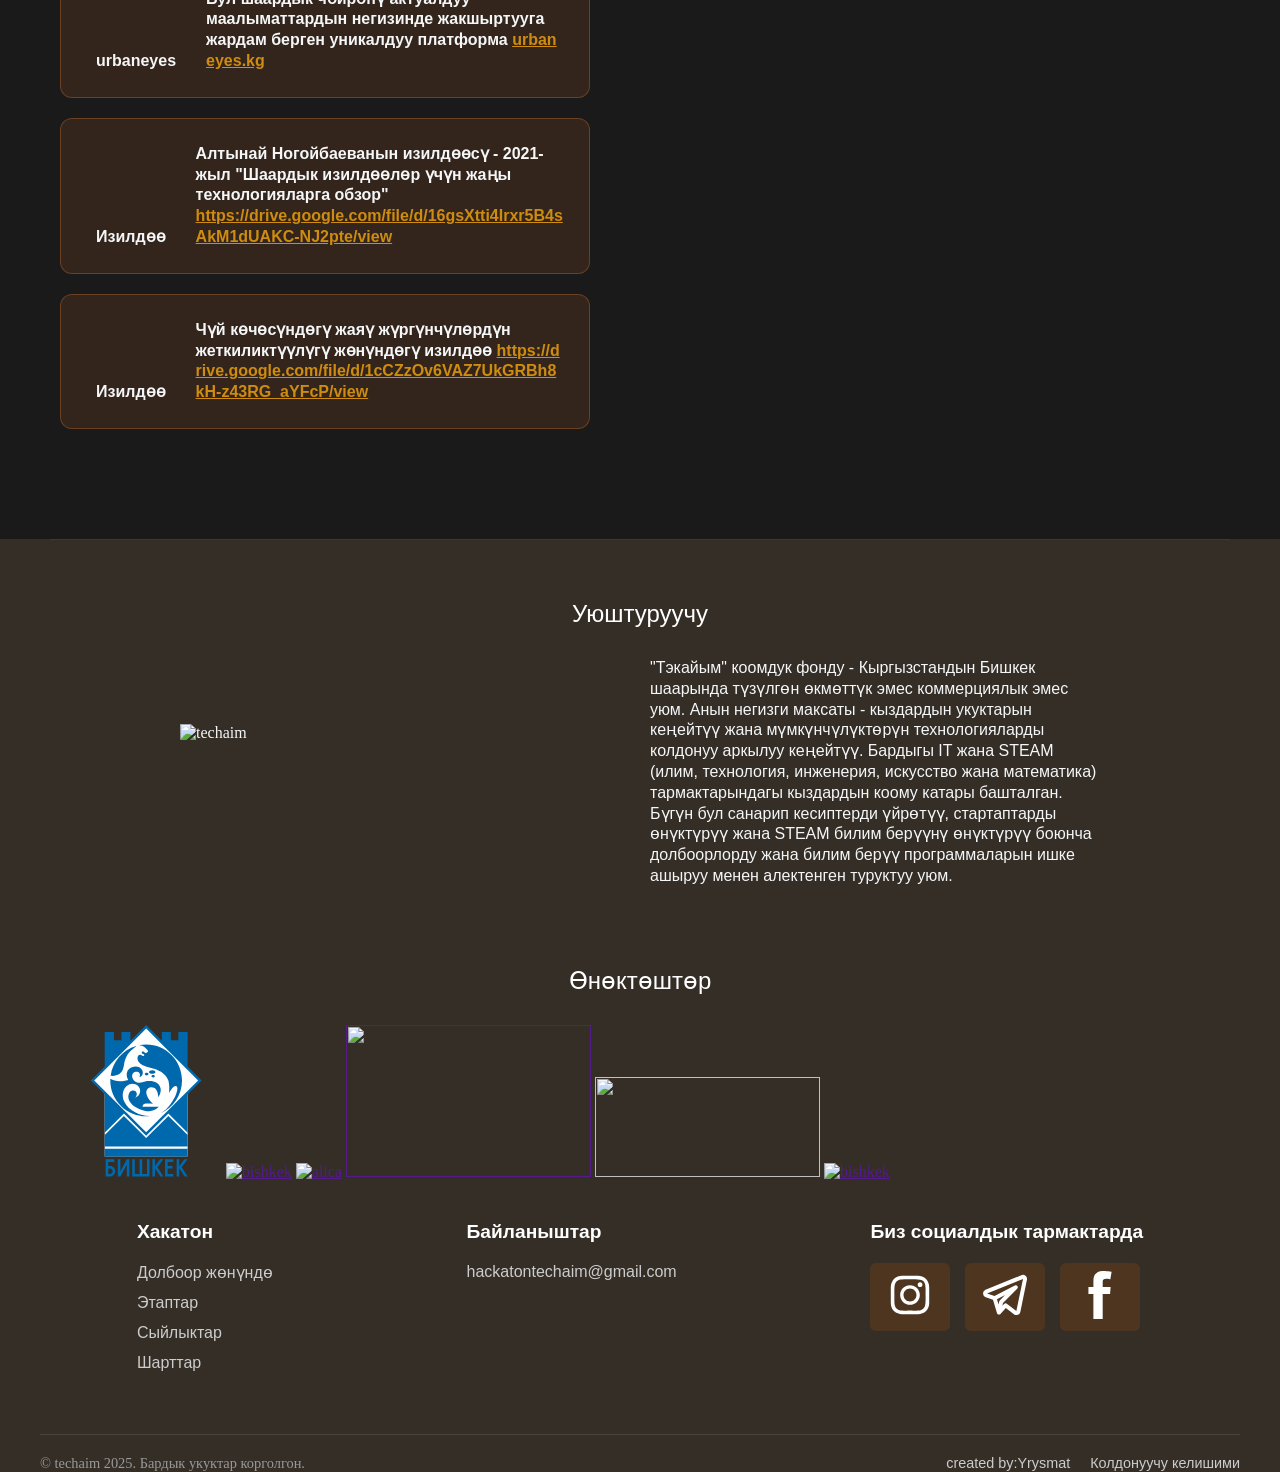
==== commit 2d5f4542: "Merge origin/main" ====
--- a/kg.html
+++ b/kg.html
@@ -41,12 +41,12 @@
           /></a>
           <nav class="header__nav">
             <a class="header__link" href="#hero">О Хакатоне</a>
-            <a class="header__link" href="#stages">Этапы</a>
-            <a class="header__link" href="#conditions">Условия</a>
-            <a class="header__link" href="#prize">Призы</a>
-            <a class="header__link" href="#footer">Контакты</a>
+            <a class="header__link" href="#stages">Этаптар</a>
+            <a class="header__link" href="#conditions">Шарттар</a>
+            <a class="header__link" href="#prize">сыйлыктар</a>
+            <a class="header__link" href="#footer">Байланышуу</a>
           </nav>
-          <a class="header__links" href="kg.html">kg</a>
+          <a class="header__links" href="index.html">ru</a>
           <button class="header__burger">
             <span class="header__burger-line"></span>
             <span class="header__burger-line"></span>
@@ -775,11 +775,21 @@
             /></a>
             <a href="" class="footer__link"
               ><img
-                src="https://i.ibb.co/21ddwNKB/image.png"
+                src="https://i.ibb.co/Gv21nQ7B/image.png"
                 alt="bishkek"
                 class="footer__img"
                 id="liga"
             /></a>
+            <a href="" class="footer__link"
+              > <img
+              src="https://i.ibb.co/tPzNdqkC/silk-full-white.png"
+              alt="alica"
+              class="footer__img"
+            /></a>
+            <a href="" class="footer__link"
+              ><img src="https://utrk.kg/img/logo.svg" alt="" class="footer__img" id="ligaa"></a>
+            <a href="https://inai.kg/" class="footer__link"
+              ><img src="https://i.ibb.co/B2Qxr6rV/photo-5310304557441158400-y.jpg" alt="" class="footer__imgs"></a>
             <a href="" class="footer__link"
               ><img
                 src="https://i.ibb.co/7xykm6S0/photo-5278261004741578068-x.jpg"
@@ -787,7 +797,9 @@
                 class="footer__img"
                 id="ligaa"
             /></a>
-          </div>
+            
+          </div>
+        </div>
         </div>
 
         <!-- Негизги маалымат блогу -->
--- a/css/fonts.css
+++ b/css/fonts.css
@@ -1489,113 +1489,22 @@
 .footer__orgainz {
   margin-top: 80px;
 }
-.footer__imgage {
-  display: grid;
-  grid-template-columns: repeat(2, 1fr);
-  gap: 30px;
-  max-width: 800px;
-  margin: 0 auto;
-  padding: 10px 0;
-}
-@media (min-width: 768px) and (max-width: 1023px) {
-  .footer__imgage {
-    grid-template-columns: repeat(2, 1fr);
-    gap: 25px;
-  }
-}
-@media (max-width: 767px) {
-  .footer__imgage {
-    grid-template-columns: repeat(2, 1fr);
-    gap: 15px;
-    padding: 15px;
-  }
-}
-.footer__link {
-  display: flex;
-  justify-content: center;
-  align-items: center;
-  padding: 10px;
-  background: rgba(255, 255, 255, 0.05);
-  border-radius: 12px;
-  transition: all 0.3s ease;
-  width: 100%;
-  min-height: 160px;
-}
-.footer__link:hover {
-  background: rgba(139, 69, 19, 0.2);
-  transform: translateY(-5px);
-  box-shadow: 0 5px 15px rgba(139, 69, 19, 0.3);
-}
-@media (max-width: 767px) {
-  .footer__link {
-    min-height: 120px;
-    padding: 15px;
-  }
-}
 .footer__img {
   width: 152px;
   height: 152px;
-  -o-object-fit: contain;
-     object-fit: contain;
-  transition: transform 0.3s ease;
-}
-.footer__img:hover {
-  transform: scale(1.05);
-}
-@media (max-width: 767px) {
-  .footer__img {
-    width: 120px;
-    height: 120px;
-  }
-}
-.footer__img#liga {
-  width: 180px;
-  height: 152px;
-}
-@media (max-width: 767px) {
-  .footer__img#liga {
-    width: 140px;
-    height: 120px;
-  }
-}
-.footer__img#ligaa {
-  width: 152px;
-  height: 152px;
-}
-@media (max-width: 767px) {
-  .footer__img#ligaa {
-    width: 120px;
-    height: 120px;
-  }
 }
 .footer__imgs {
   width: 225px;
   height: 100px;
-  -o-object-fit: contain;
-     object-fit: contain;
-  transition: transform 0.3s ease;
-}
-.footer__imgs:hover {
-  transform: scale(1.05);
-}
-@media (max-width: 767px) {
-  .footer__imgs {
-    width: 180px;
-    height: 80px;
-  }
 }
 .footer__image {
   width: 40vh;
   height: 96px;
-  -o-object-fit: contain;
-     object-fit: contain;
 }
 @media (max-width: 767px) {
   .footer__image {
     width: 100%;
-    max-width: 300px;
-    height: auto;
-    max-height: 80px;
+    height: 20vh;
   }
 }
 .footer__text {
@@ -1603,28 +1512,22 @@
   color: #f4f6f7;
   font-weight: 700;
   line-height: 1.3;
-  max-width: 450px;
+  width: 450px;
   font-weight: 400;
-  line-height: 1.6;
 }
 @media (max-width: 767px) {
   .footer__text {
-    max-width: 100%;
-    font-size: 0.9rem;
+    width: 300px;
   }
 }
 .footer__div {
   display: flex;
   justify-content: space-evenly;
   align-items: center;
-  gap: 30px;
-  flex-wrap: wrap;
 }
 @media (max-width: 767px) {
   .footer__div {
-    flex-direction: column;
-    gap: 20px;
-    text-align: center;
+    display: block;
   }
 }
 .footer__logos {
@@ -1682,21 +1585,21 @@
   align-items: start;
   max-width: 1200px;
   margin: 0 auto 50px;
-  gap: 40px;
 }
 @media (min-width: 768px) and (max-width: 1023px) {
   .footer__main-content {
     display: flex;
     justify-content: space-between;
     align-items: start;
-    gap: 30px;
   }
 }
 @media (max-width: 767px) {
   .footer__main-content {
     display: grid;
-    grid-template-columns: 1fr;
-    grid-gap: 30px;
+    grid-template-columns: repeat(1, 3fr);
+    grid-template-rows: repeat(2, 1fr);
+    grid-column-gap: 5px;
+    grid-row-gap: 10px;
   }
 }
 .footer__nav, .footer__contacts, .footer__social {
@@ -1735,7 +1638,6 @@
 .footer__social-links {
   display: flex;
   gap: 15px;
-  flex-wrap: wrap;
 }
 .footer__social-link {
   display: inline-block;
@@ -1767,11 +1669,6 @@
     padding: 0;
   }
 }
-@media (max-width: 767px) {
-  .footer__copyright {
-    font-size: 0.85rem;
-  }
-}
 .footer__legal {
   display: flex;
   gap: 20px;
@@ -1785,10 +1682,6 @@
 .footer__images {
   width: 48px;
   height: 48px;
-  transition: transform 0.3s ease;
-}
-.footer__images:hover {
-  transform: scale(1.1);
 }
 
 #liga {
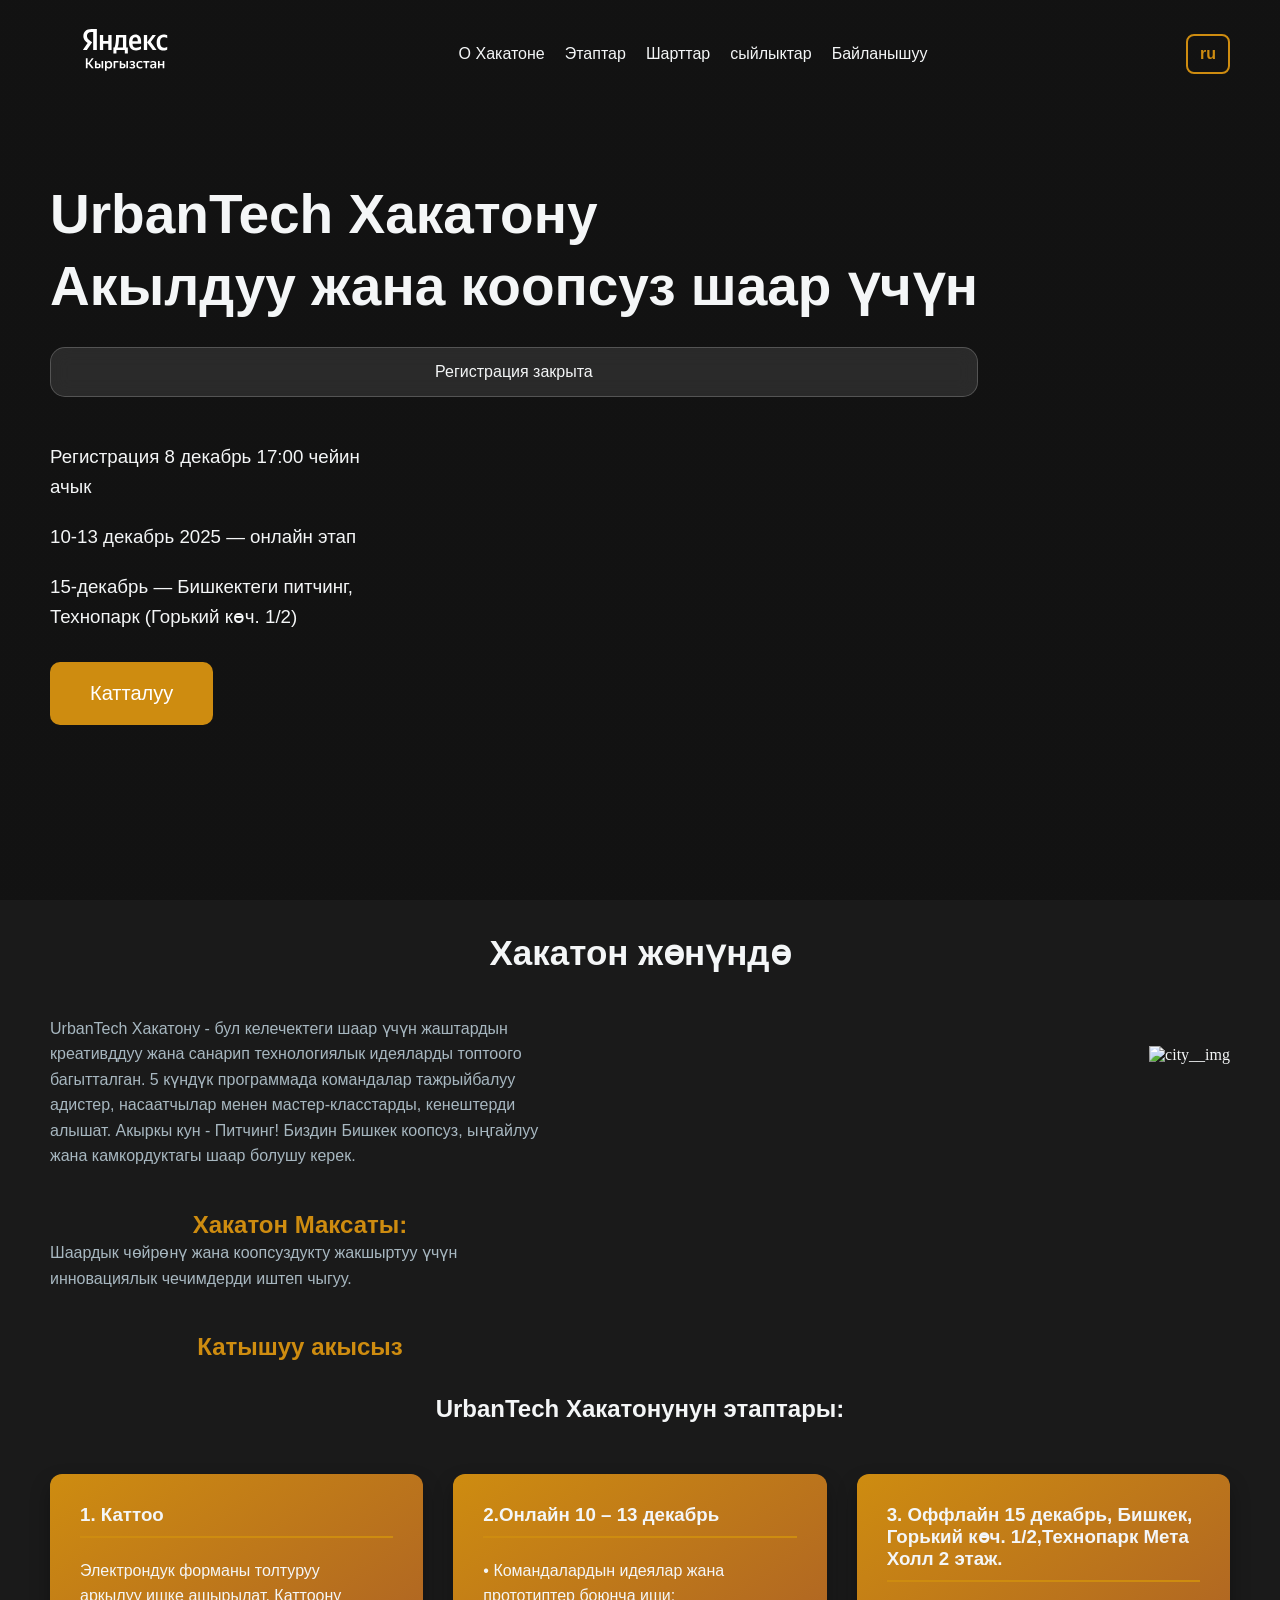
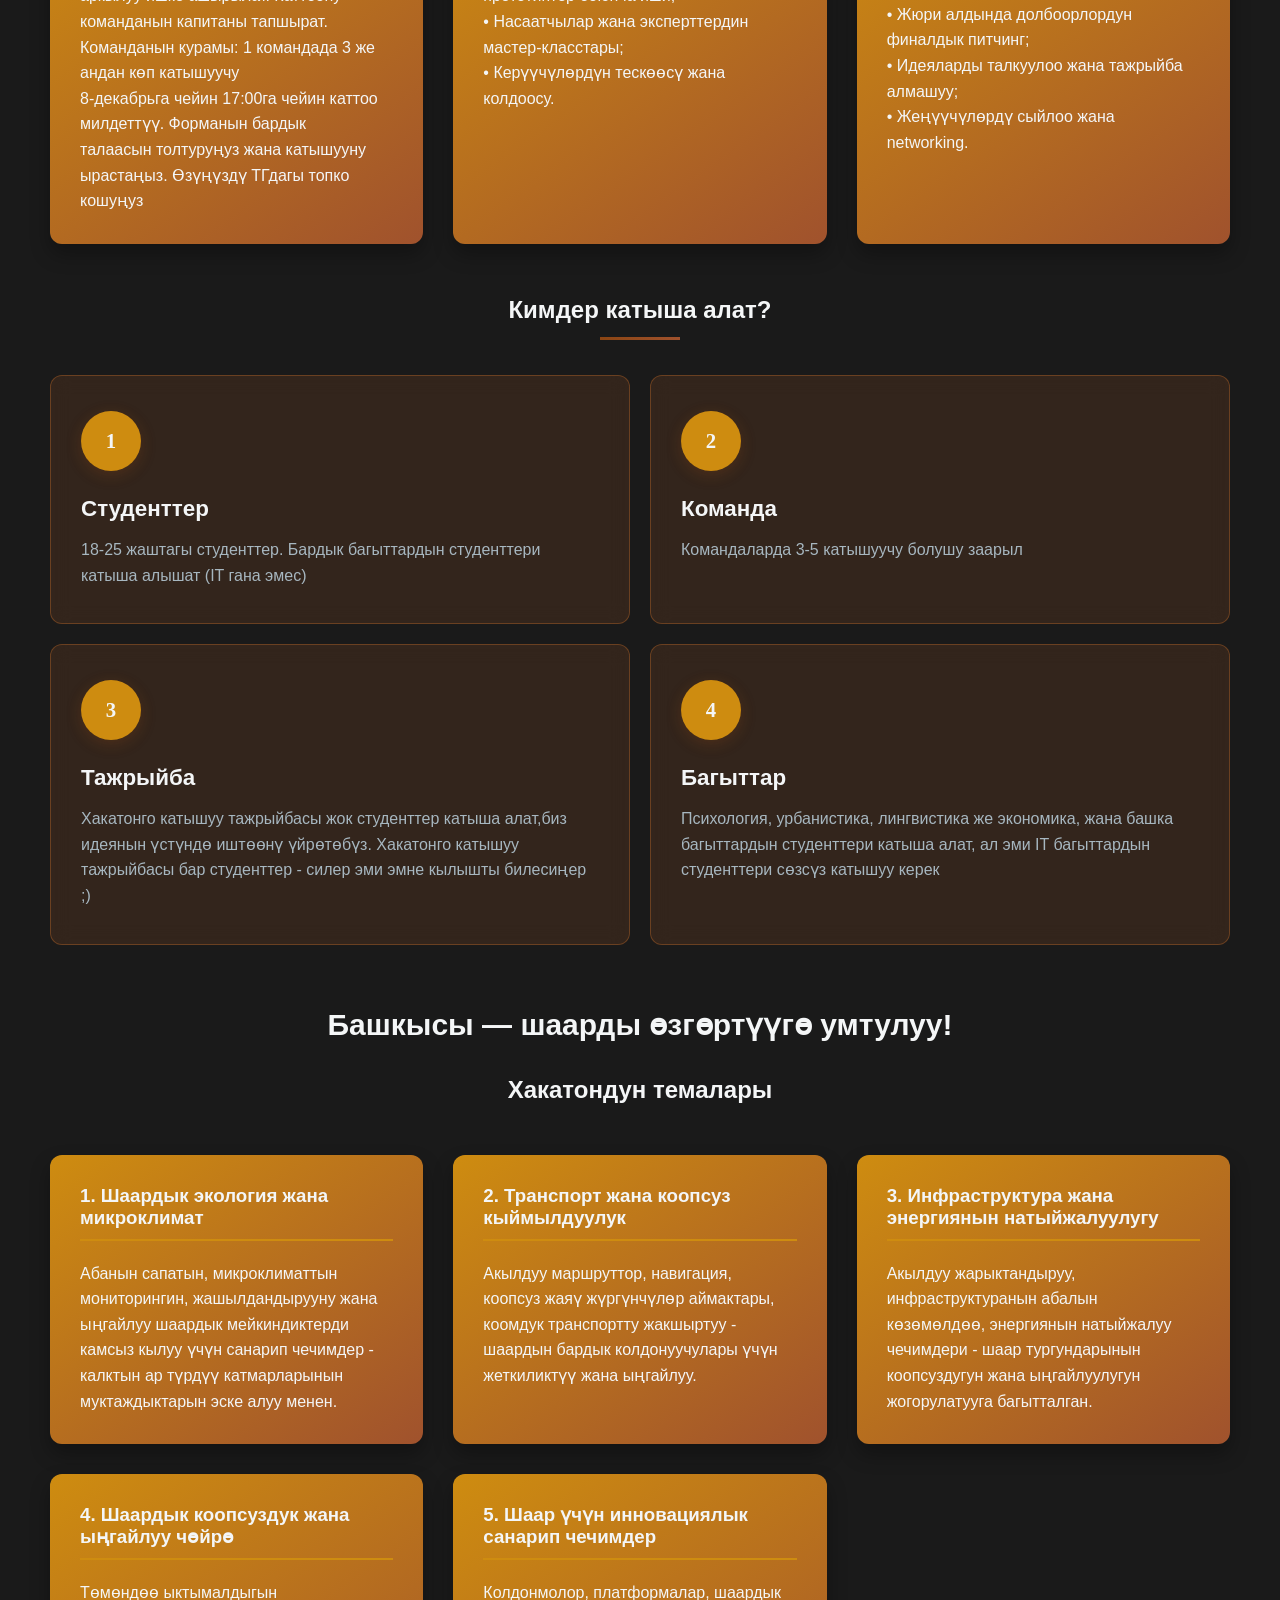
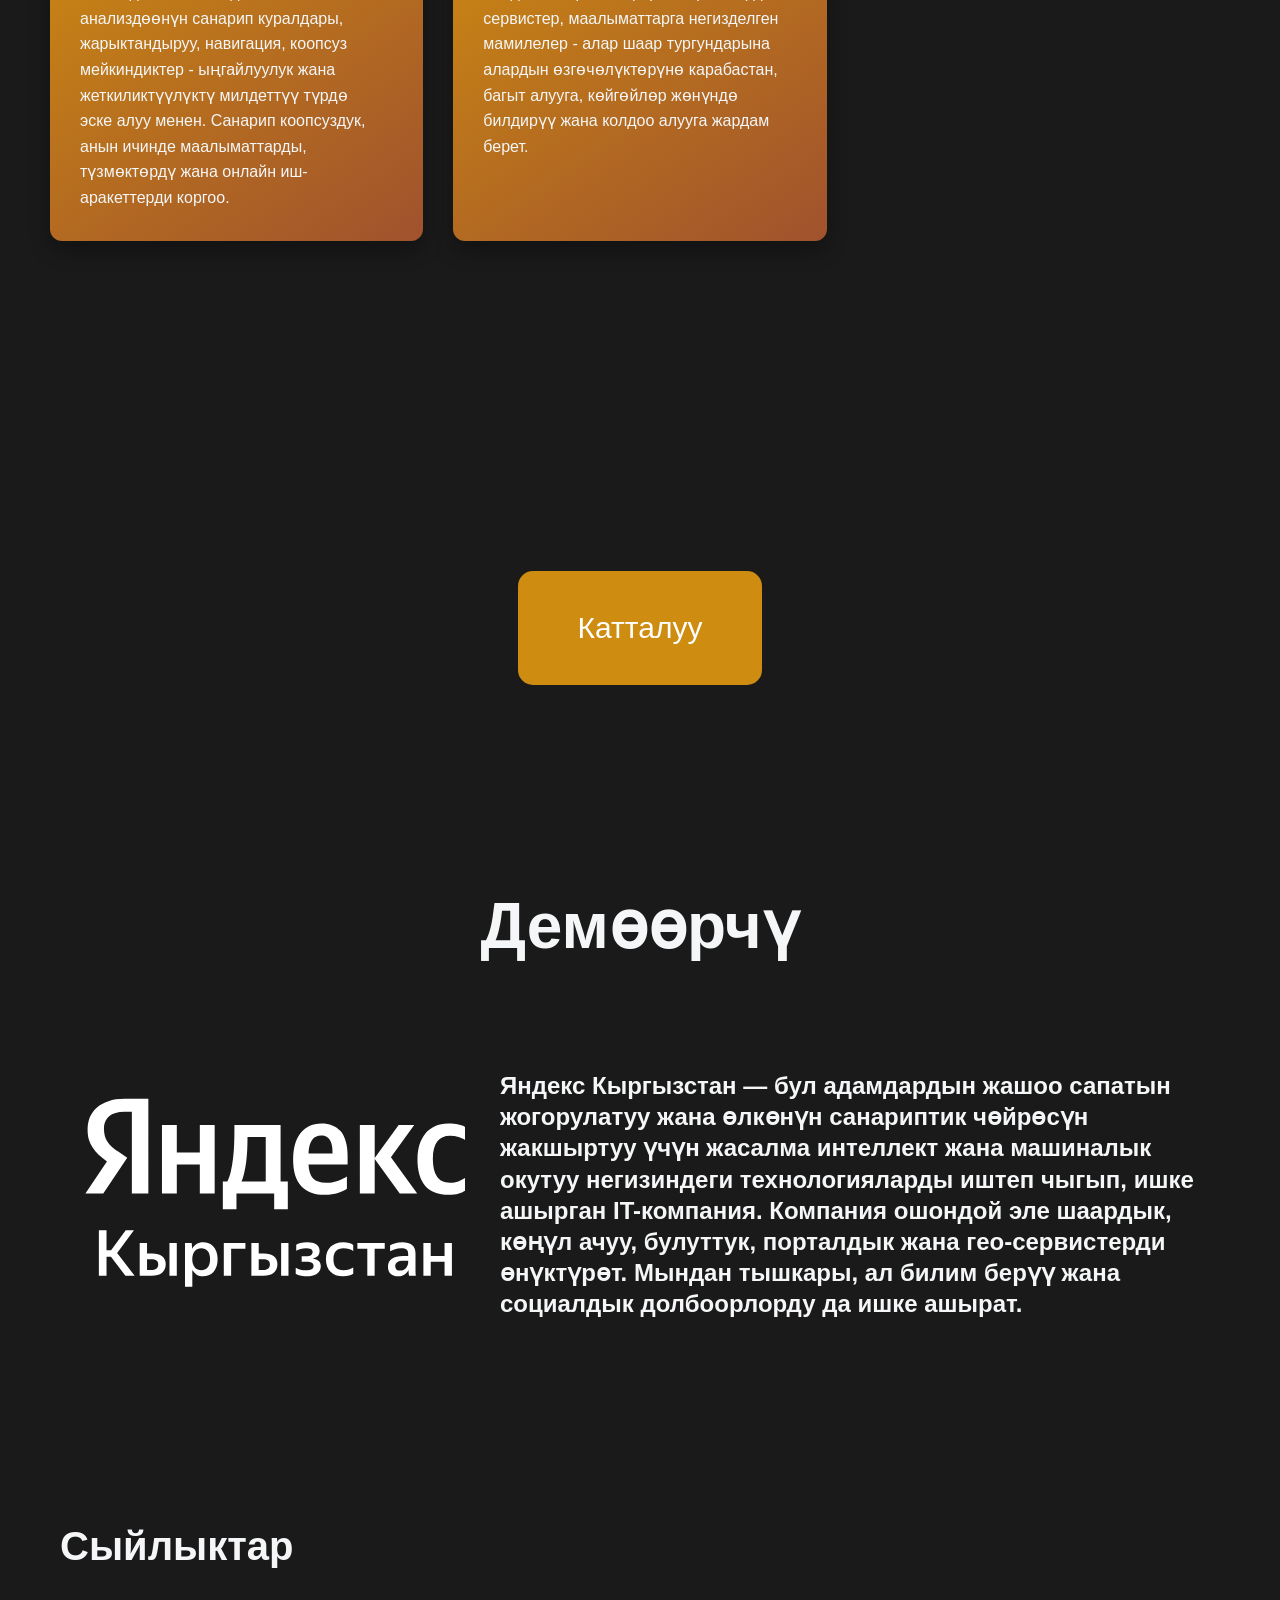
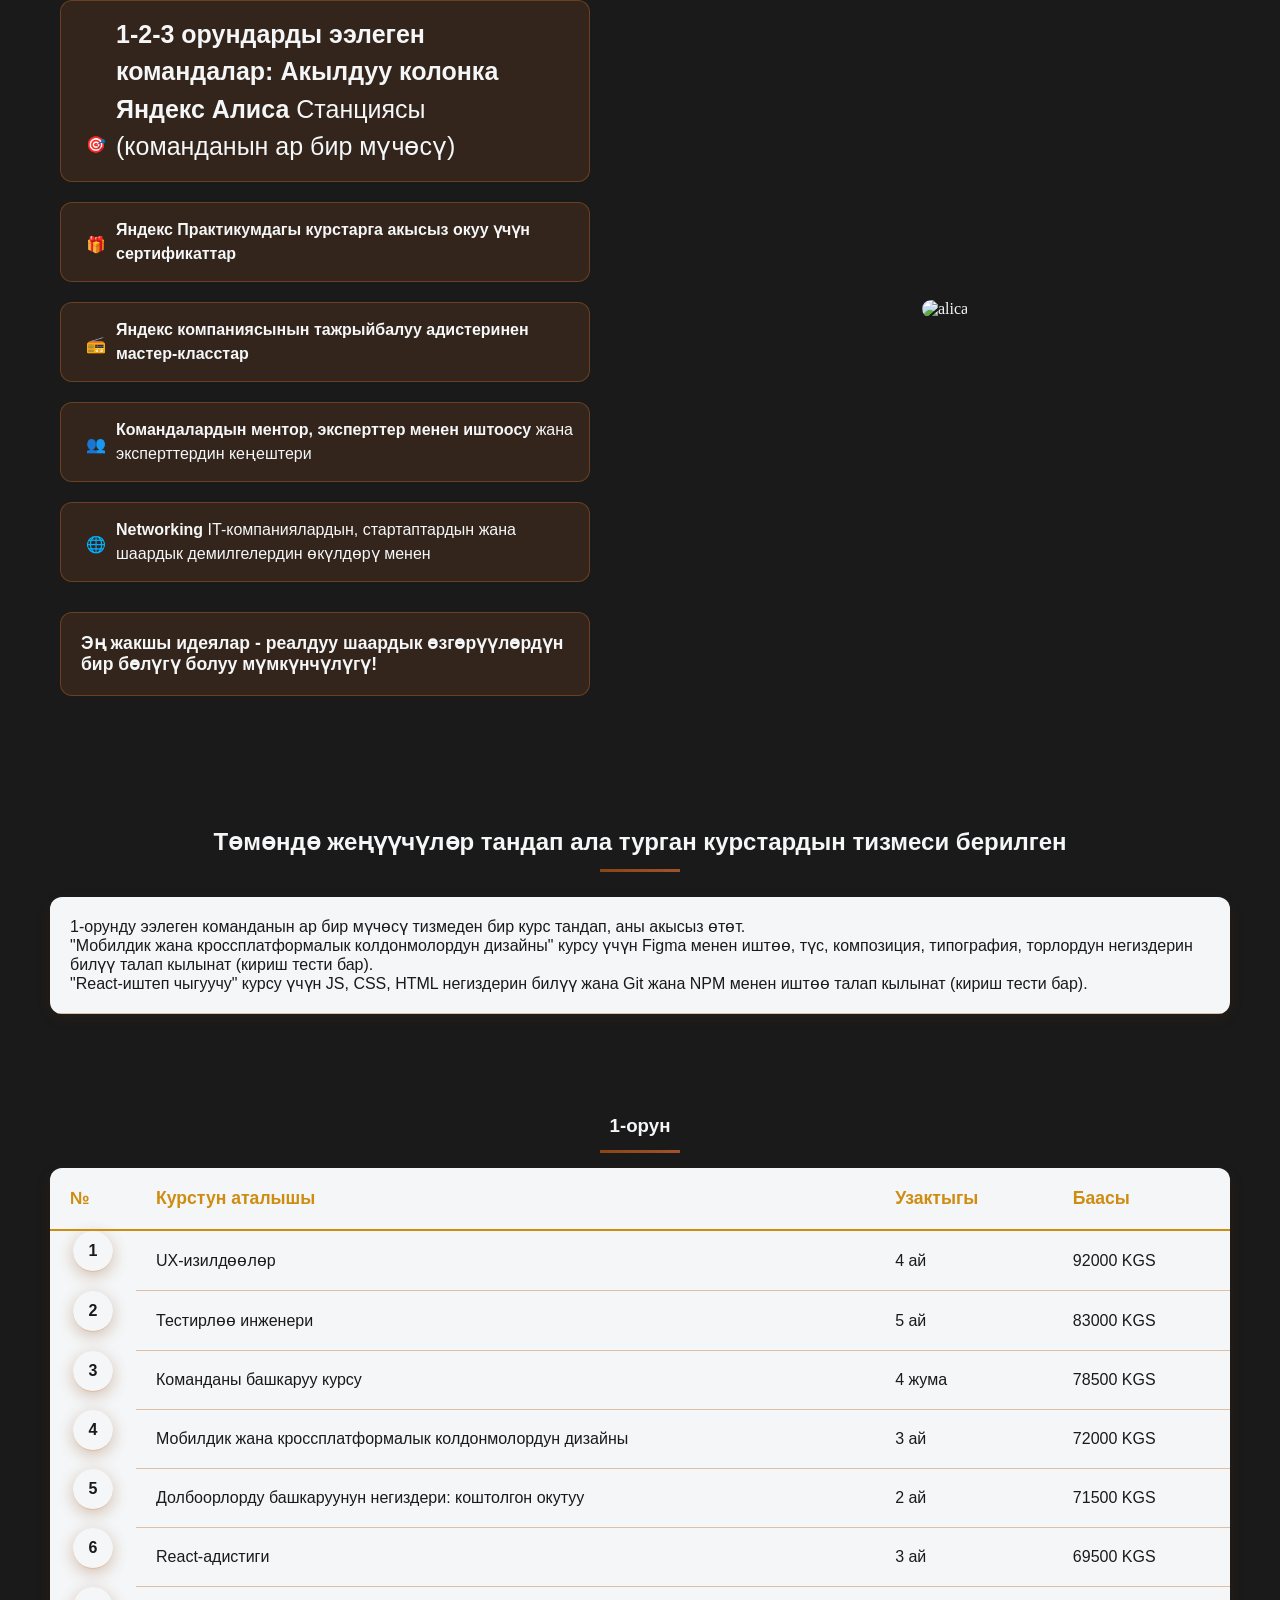
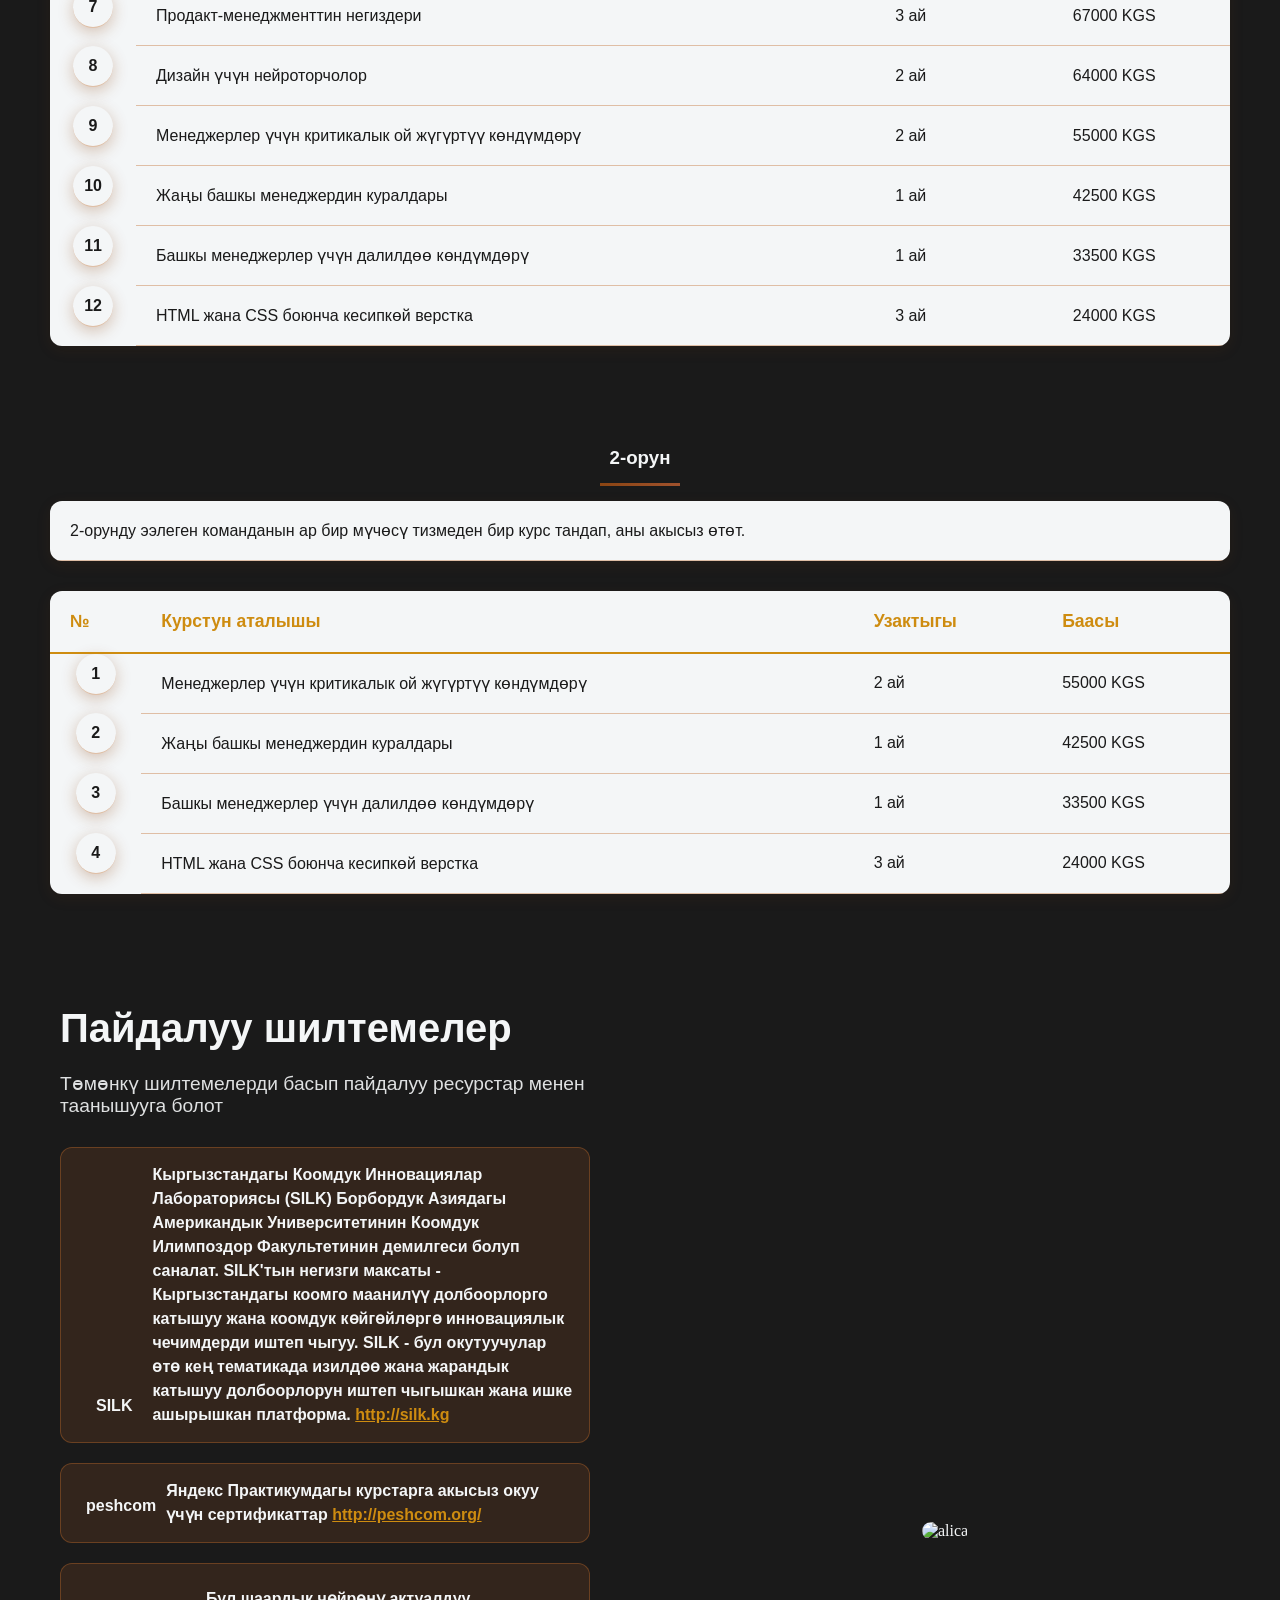
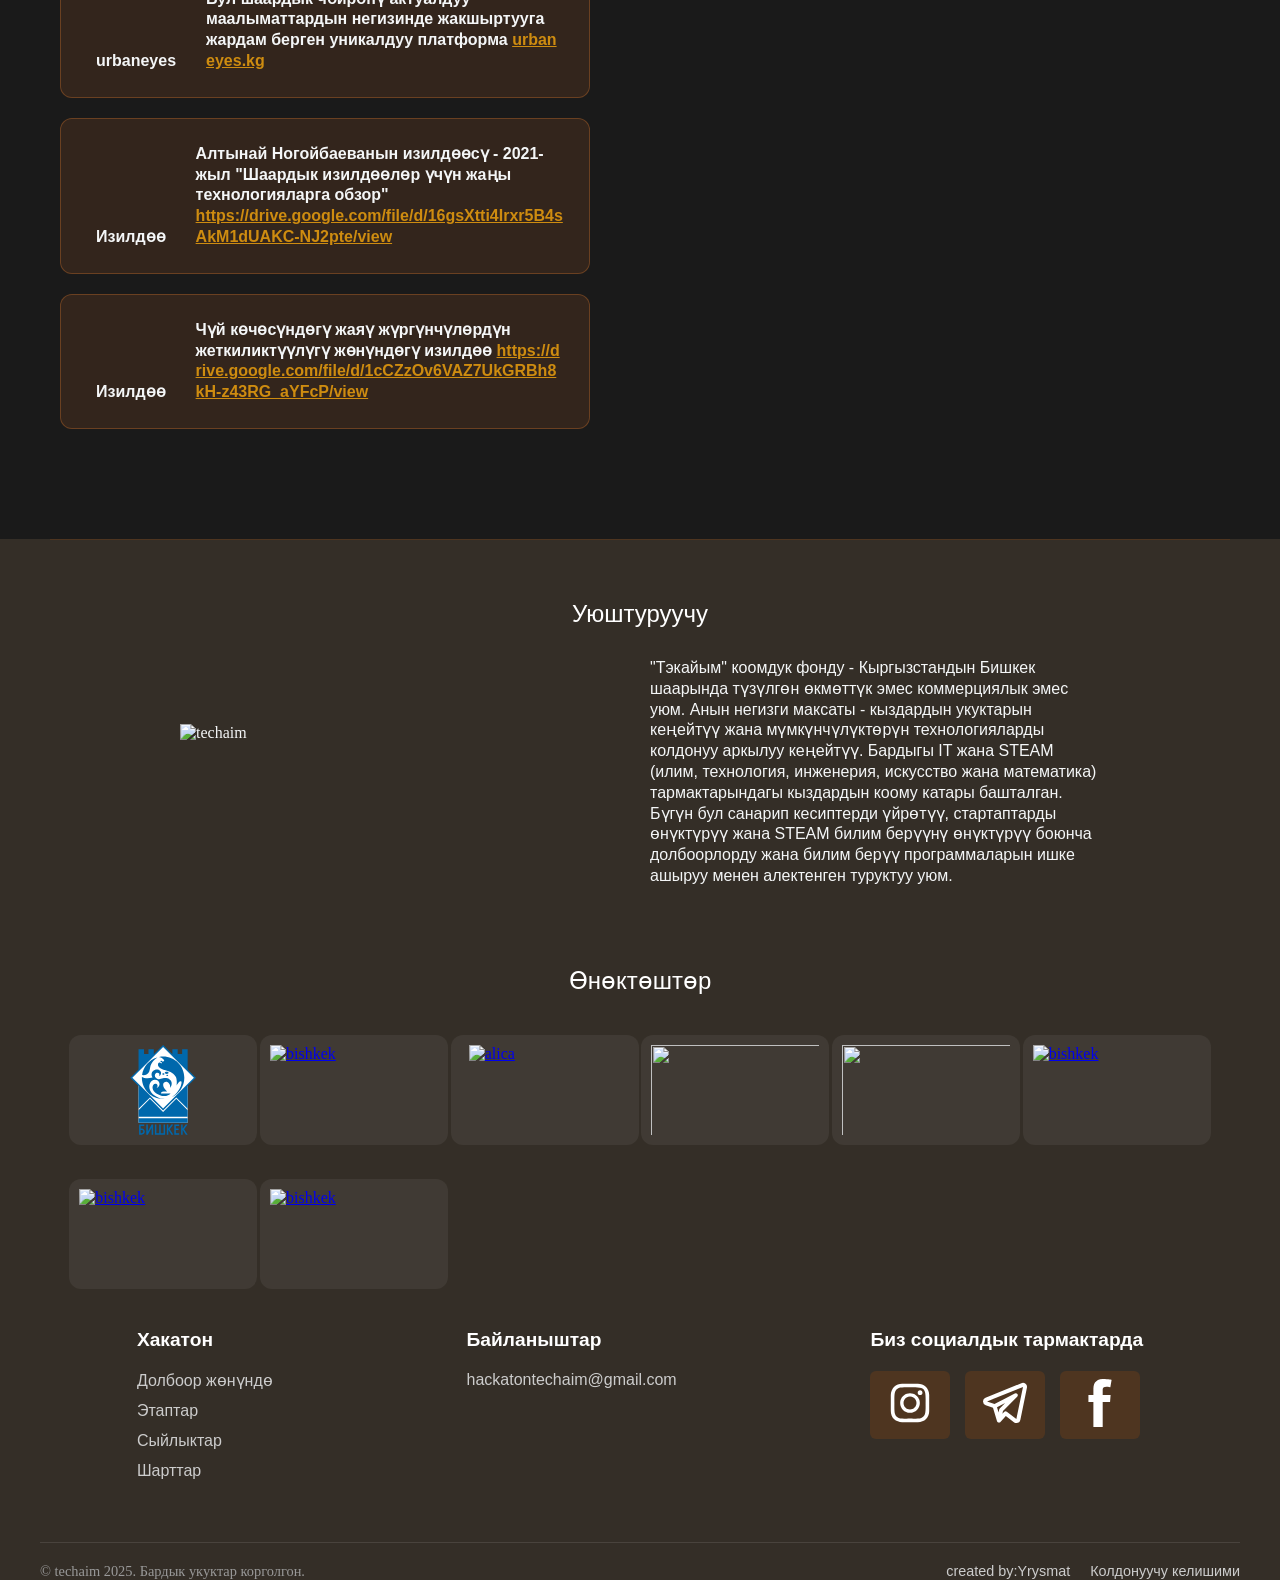
==== commit 16b8b6c4: "fhfh" ====
--- a/kg.html
+++ b/kg.html
@@ -32,6 +32,8 @@
       rel="stylesheet"
     />
   </head>
+
+
   <body>
     <header id="header">
       <div class="container">
@@ -767,36 +769,50 @@
           <div class="footer__orgainz"></div>
           <h2 class="footer__partners-title">Өнөктөштөр</h2>
           <div class="footer__imgage">
-            <a href="" class="footer__link"
+            <a href="https://bishkek.gov.kg/ky" class="footer__link"
               ><img
                 src="./img/Coat_of_arms_of_Bishkek_Kyrgyzstan.svg"
                 alt="bishkek"
                 class="footer__img"
             /></a>
-            <a href="" class="footer__link"
+            <a href="https://www.instagram.com/crdl_kg?igsh=M2d1M2U2dzAxeXR2" class="footer__link"
               ><img
                 src="https://i.ibb.co/Gv21nQ7B/image.png"
                 alt="bishkek"
                 class="footer__img"
                 id="liga"
             /></a>
-            <a href="" class="footer__link"
+            <a href="http://silk.kg" class="footer__link"
               > <img
               src="https://i.ibb.co/tPzNdqkC/silk-full-white.png"
               alt="alica"
               class="footer__img"
             /></a>
-            <a href="" class="footer__link"
+            <a href="https://utrk.kg/cs/utrk-chui" class="footer__link"
               ><img src="https://utrk.kg/img/logo.svg" alt="" class="footer__img" id="ligaa"></a>
             <a href="https://inai.kg/" class="footer__link"
               ><img src="https://i.ibb.co/B2Qxr6rV/photo-5310304557441158400-y.jpg" alt="" class="footer__imgs"></a>
-            <a href="" class="footer__link"
+            <a href="https://vesti.kg/" class="footer__link"
               ><img
                 src="https://i.ibb.co/7xykm6S0/photo-5278261004741578068-x.jpg"
                 alt="bishkek"
                 class="footer__img"
                 id="ligaa"
             /></a>
+            <a href="https://tsarka.kg/" class="footer__link"
+              ><img
+                src="https://static.tildacdn.one/tild6237-3365-4232-a438-633737626332/tsarka_kg-logo.svg"
+                alt="bishkek"
+                class="footer__img"
+                id="ligaa"
+            /></a>
+            <a href="https://www.instagram.com/compass.college/" class="footer__link"
+            ><img
+              src="https://i.ibb.co/qMSv9rJp/photo-5024246970884754191-x.jpg"
+              alt="bishkek"
+              class="footer__img"
+              id="ligaa"
+          /></a>
             
           </div>
         </div>
--- a/css/fonts.css
+++ b/css/fonts.css
@@ -1,3 +1,4 @@
+@charset "UTF-8";
 * {
   margin: 0;
   box-sizing: border-box;
@@ -1470,6 +1471,7 @@
   color: var(--text-primary);
   padding: 60px 20px 20px;
   border-top: 1px solid rgba(139, 69, 19, 0.3);
+  /* ===== АДАПТАЦИЯ ДЛЯ МОБИЛЬНЫХ ===== */
 }
 .footer__partners {
   text-align: center;
@@ -1682,6 +1684,60 @@
 .footer__images {
   width: 48px;
   height: 48px;
+}
+.footer__imgage {
+  display: grid;
+  grid-template-columns: repeat(auto-fit, minmax(140px, 1fr));
+  gap: 34px;
+  margin: 40px auto 0;
+  padding: 0 15px;
+  align-items: center;
+  justify-items: center;
+}
+@media (min-width: 768px) and (max-width: 1023px) {
+  .footer__imgage {
+    display: grid;
+    grid-template-columns: repeat(4, 1fr);
+    gap: 34px;
+    margin: 40px auto 0;
+    padding: 0 15px;
+    align-items: center;
+    justify-items: center;
+  }
+}
+.footer__link {
+  width: 120%;
+  height: 110px;
+  background: rgba(255, 255, 255, 0.06);
+  border-radius: 12px;
+  display: flex;
+  align-items: center;
+  justify-content: center;
+  transition: 0.3s ease;
+  padding: 10px;
+}
+.footer__link:hover {
+  background: rgba(139, 69, 19, 0.25);
+  transform: translateY(-6px);
+}
+.footer__img, .footer__imgs {
+  max-width: 100%;
+  max-height: 90px;
+  -o-object-fit: contain;
+     object-fit: contain;
+}
+@media (max-width: 767px) {
+  .footer__imgage {
+    grid-template-columns: repeat(2, 1fr);
+    gap: 14px;
+  }
+  .footer__link {
+    width: 100%;
+    height: 80px;
+  }
+  .footer__img, .footer__imgs {
+    max-height: 45px;
+  }
 }
 
 #liga {
@@ -1718,7 +1774,7 @@
   -webkit-backdrop-filter: blur(10px);
           backdrop-filter: blur(10px);
   border: 1px solid rgba(255, 255, 255, 0.2);
-  font-family: "Comfortaa", cursive;
+  font-family: "Montserrat", sans-serif;
 }
 @media (max-width: 767px) {
   .countdown-timer {
@@ -1817,4 +1873,70 @@
   .countdown-number {
     animation: none;
   }
+}
+.cookie {
+  position: fixed;
+  bottom: 20px;
+  left: 50%;
+  transform: translateX(-50%);
+  background: rgba(20, 20, 20, 0.95);
+  color: #fff;
+  padding: 16px 20px;
+  border-radius: 14px;
+  max-width: 520px;
+  width: calc(100% - 40px);
+  display: flex;
+  align-items: center;
+  justify-content: space-between;
+  gap: 16px;
+  z-index: 9999;
+  box-shadow: 0 10px 30px rgba(0, 0, 0, 0.4);
+  font-size: 14px;
+  font-family: "Montserrat", sans-serif;
+}
+
+.cookie__link {
+  color: #a0522d;
+  text-decoration: underline;
+  font-family: "Montserrat", sans-serif;
+}
+
+.cookie__actions {
+  display: flex;
+  gap: 8px;
+}
+
+.cookie__btn {
+  border: none;
+  padding: 8px 14px;
+  border-radius: 8px;
+  cursor: pointer;
+  font-size: 13px;
+  transition: 0.2s ease;
+}
+
+.cookie__btn--accept {
+  background: #a0522d;
+  color: #fff;
+}
+
+.cookie__btn--accept:hover {
+  background: #8b4513;
+}
+
+.cookie__btn--decline {
+  background: #444;
+  color: #fff;
+}
+
+.cookie__btn--decline:hover {
+  background: #333;
+}
+
+@media (max-width: 480px) {
+  .cookie {
+    flex-direction: column;
+    text-align: center;
+    gap: 10px;
+  }
 }
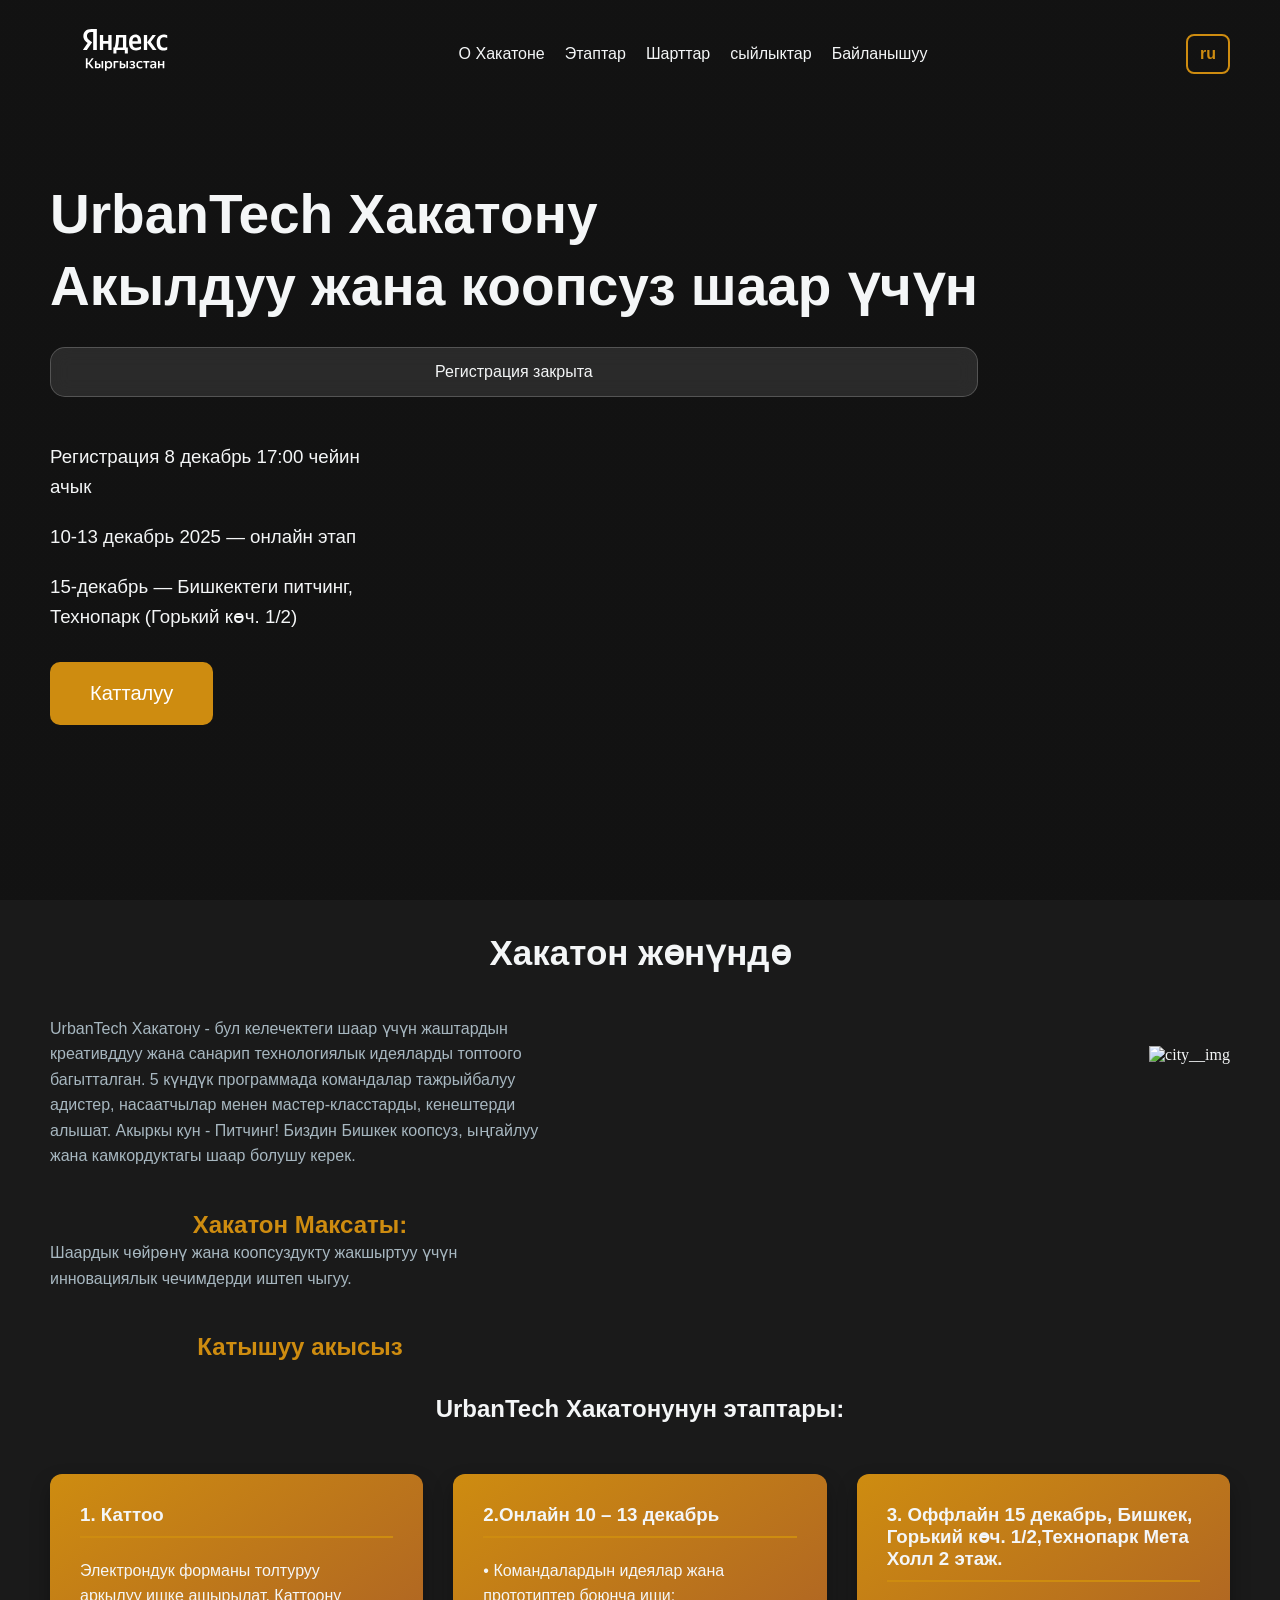
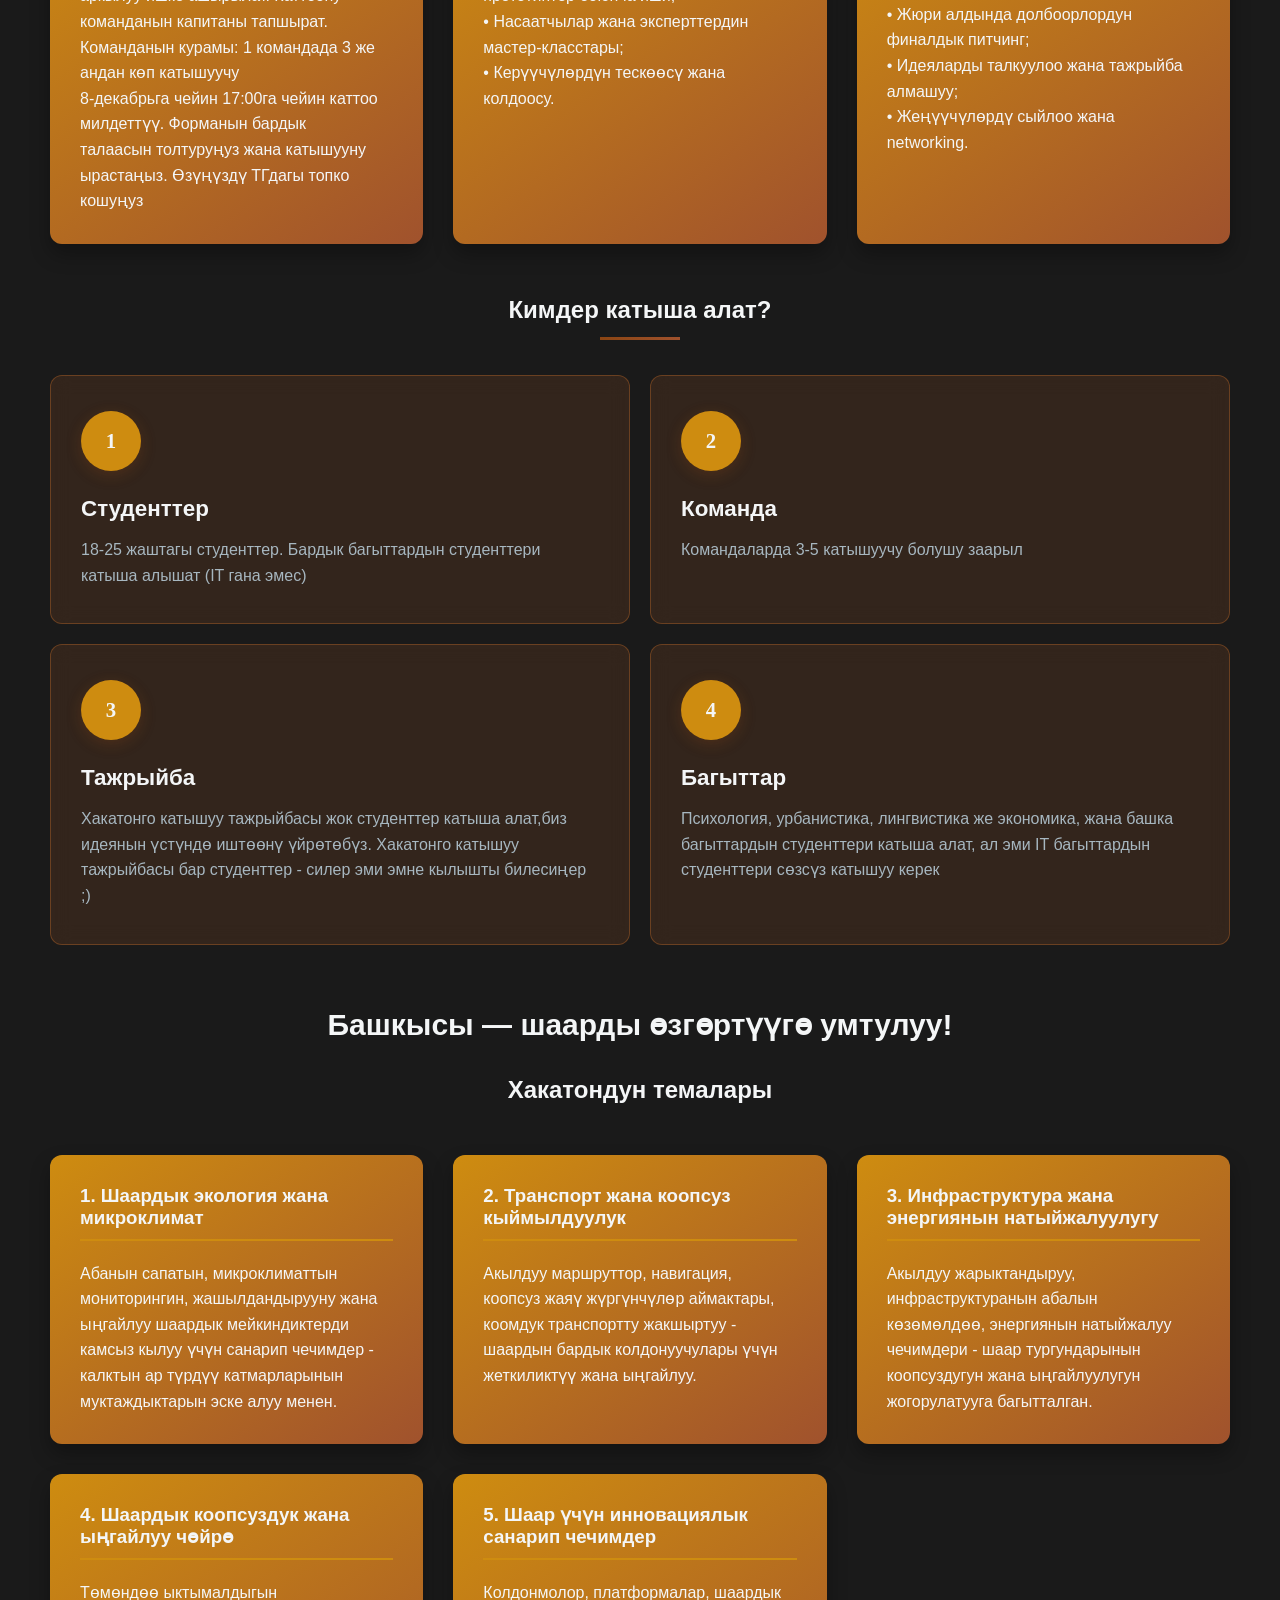
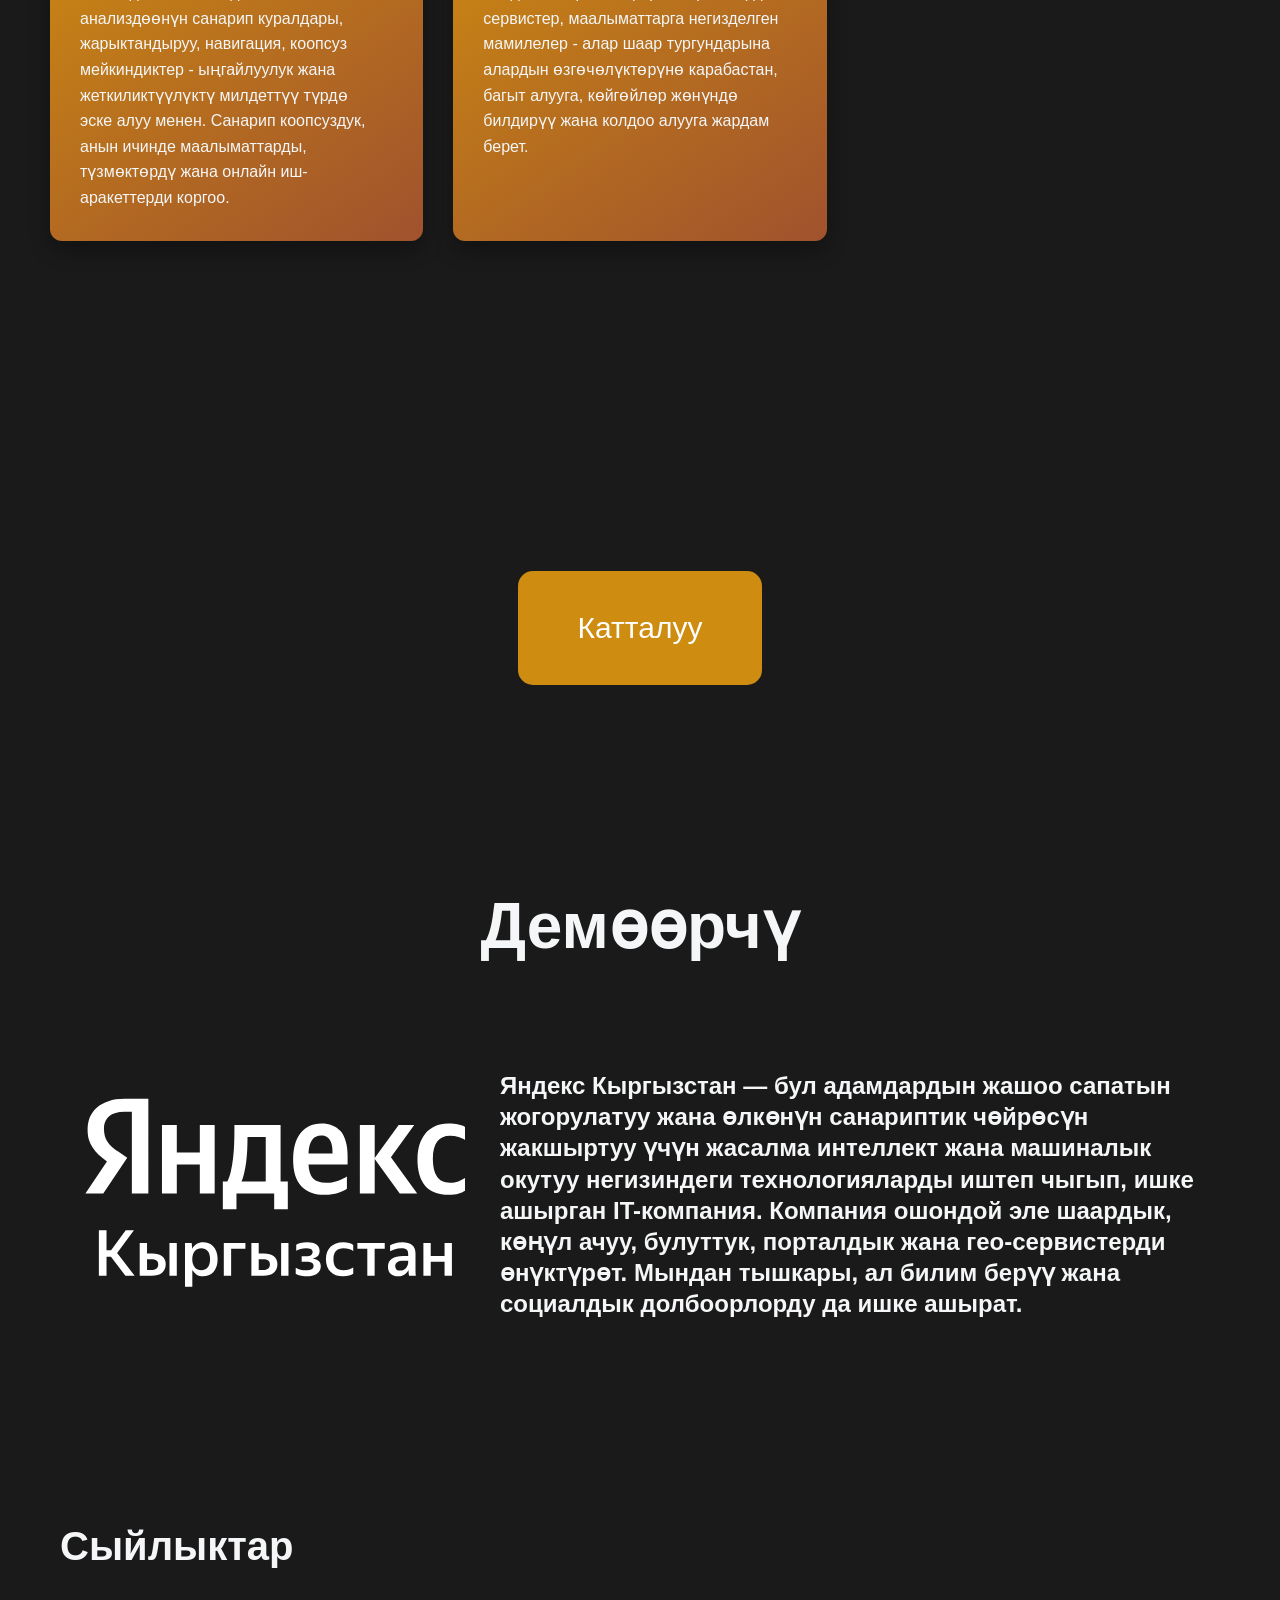
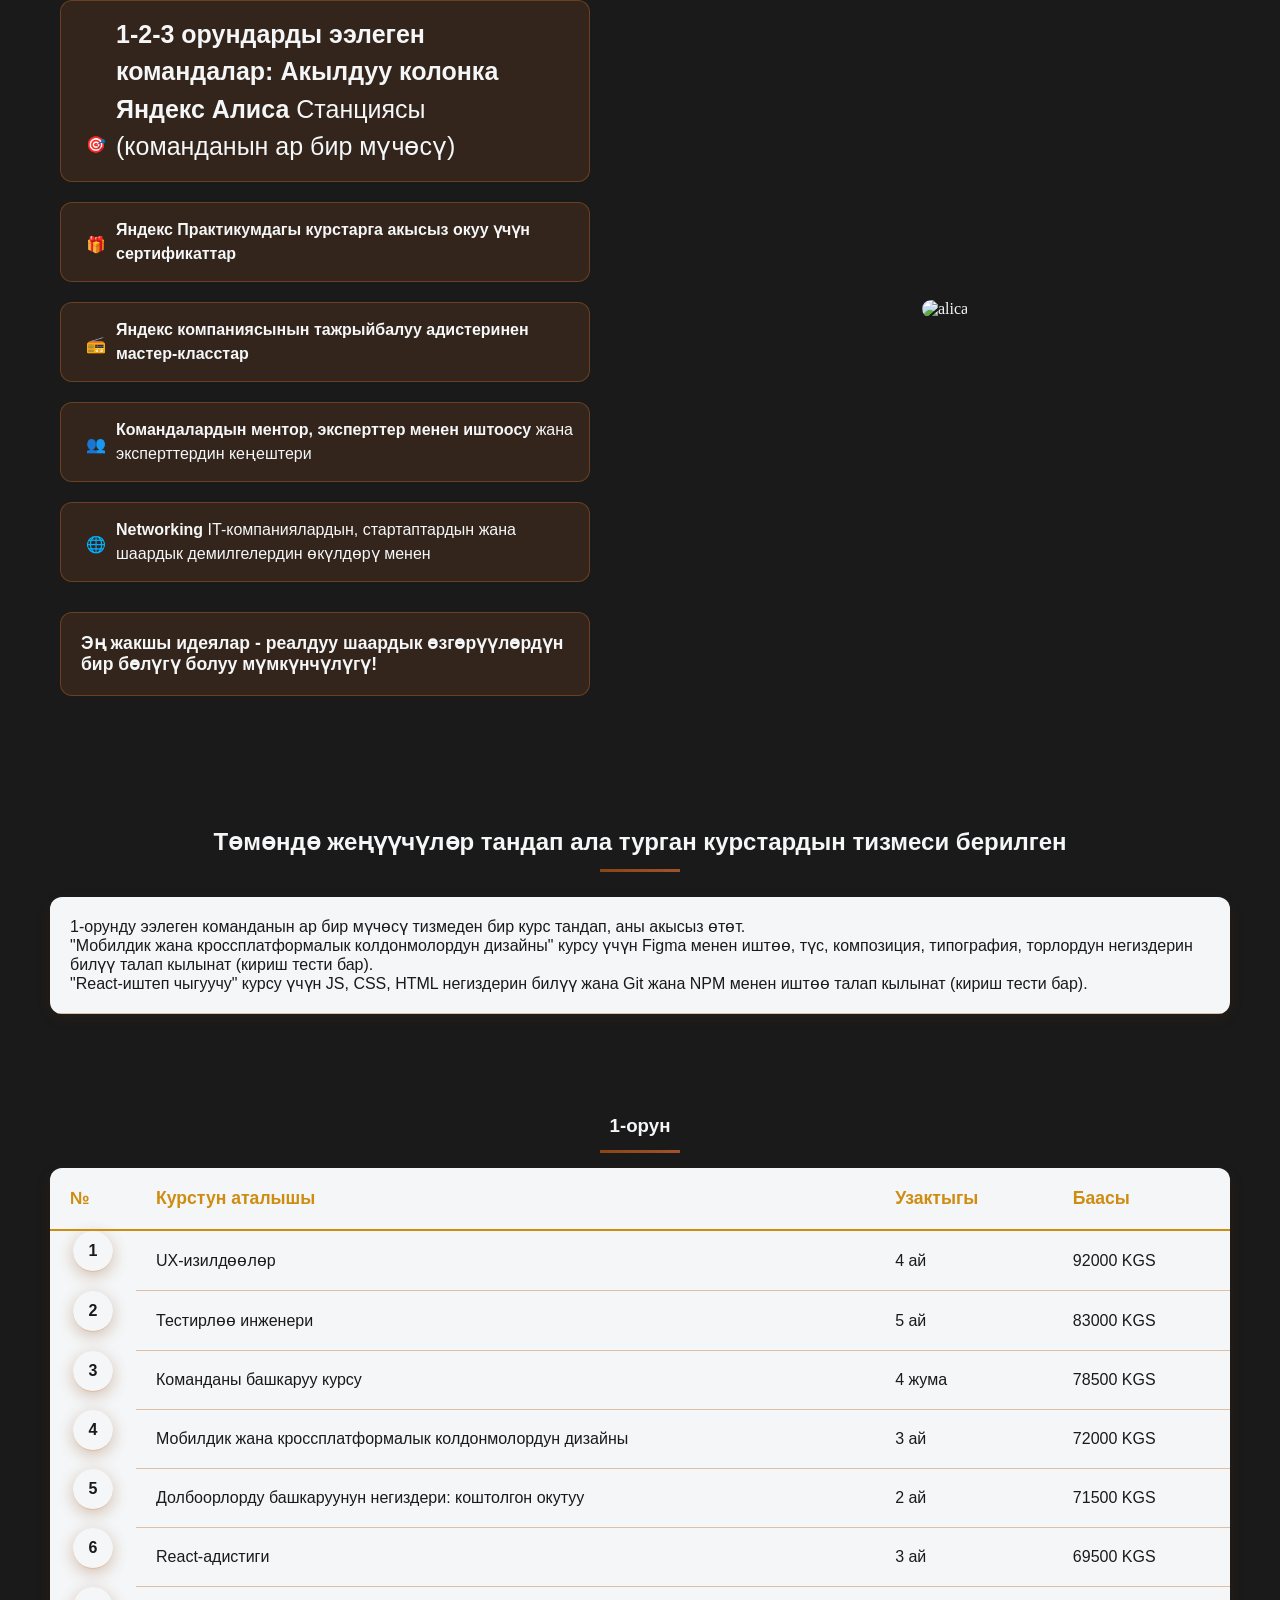
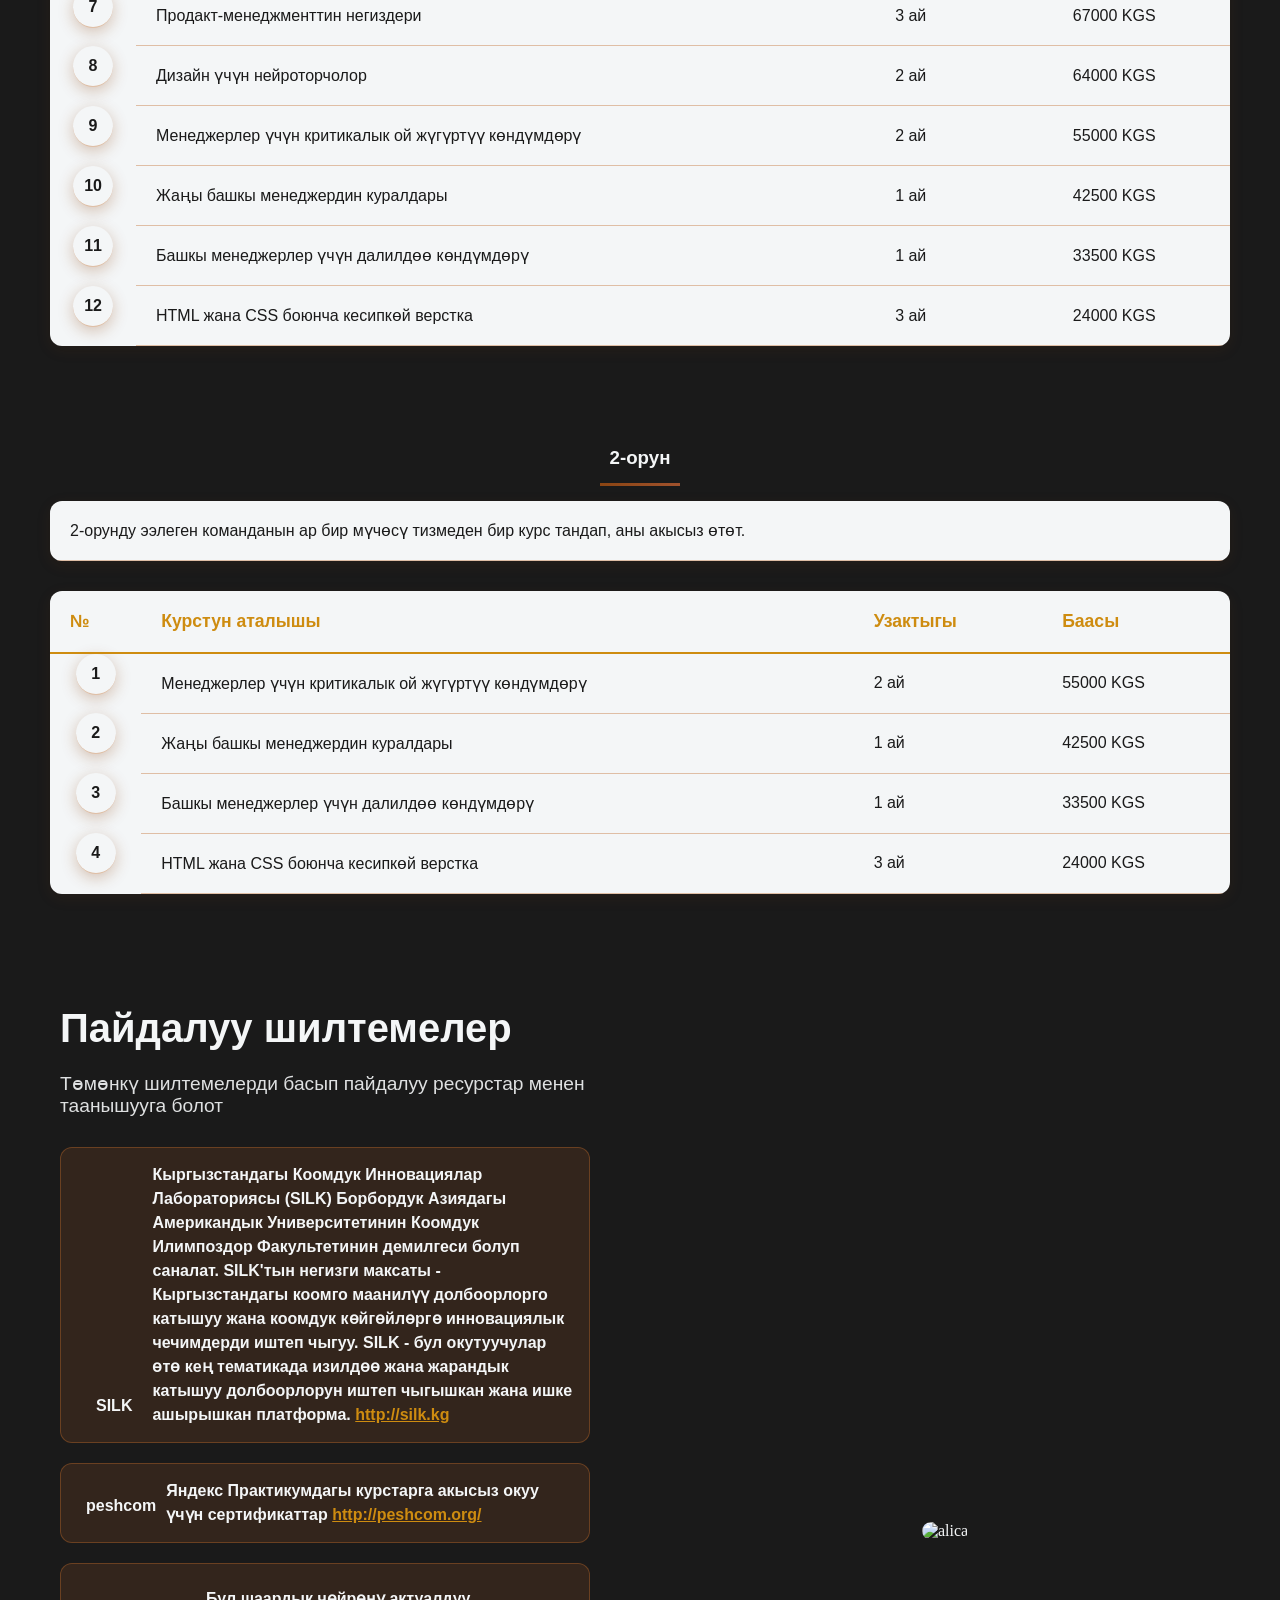
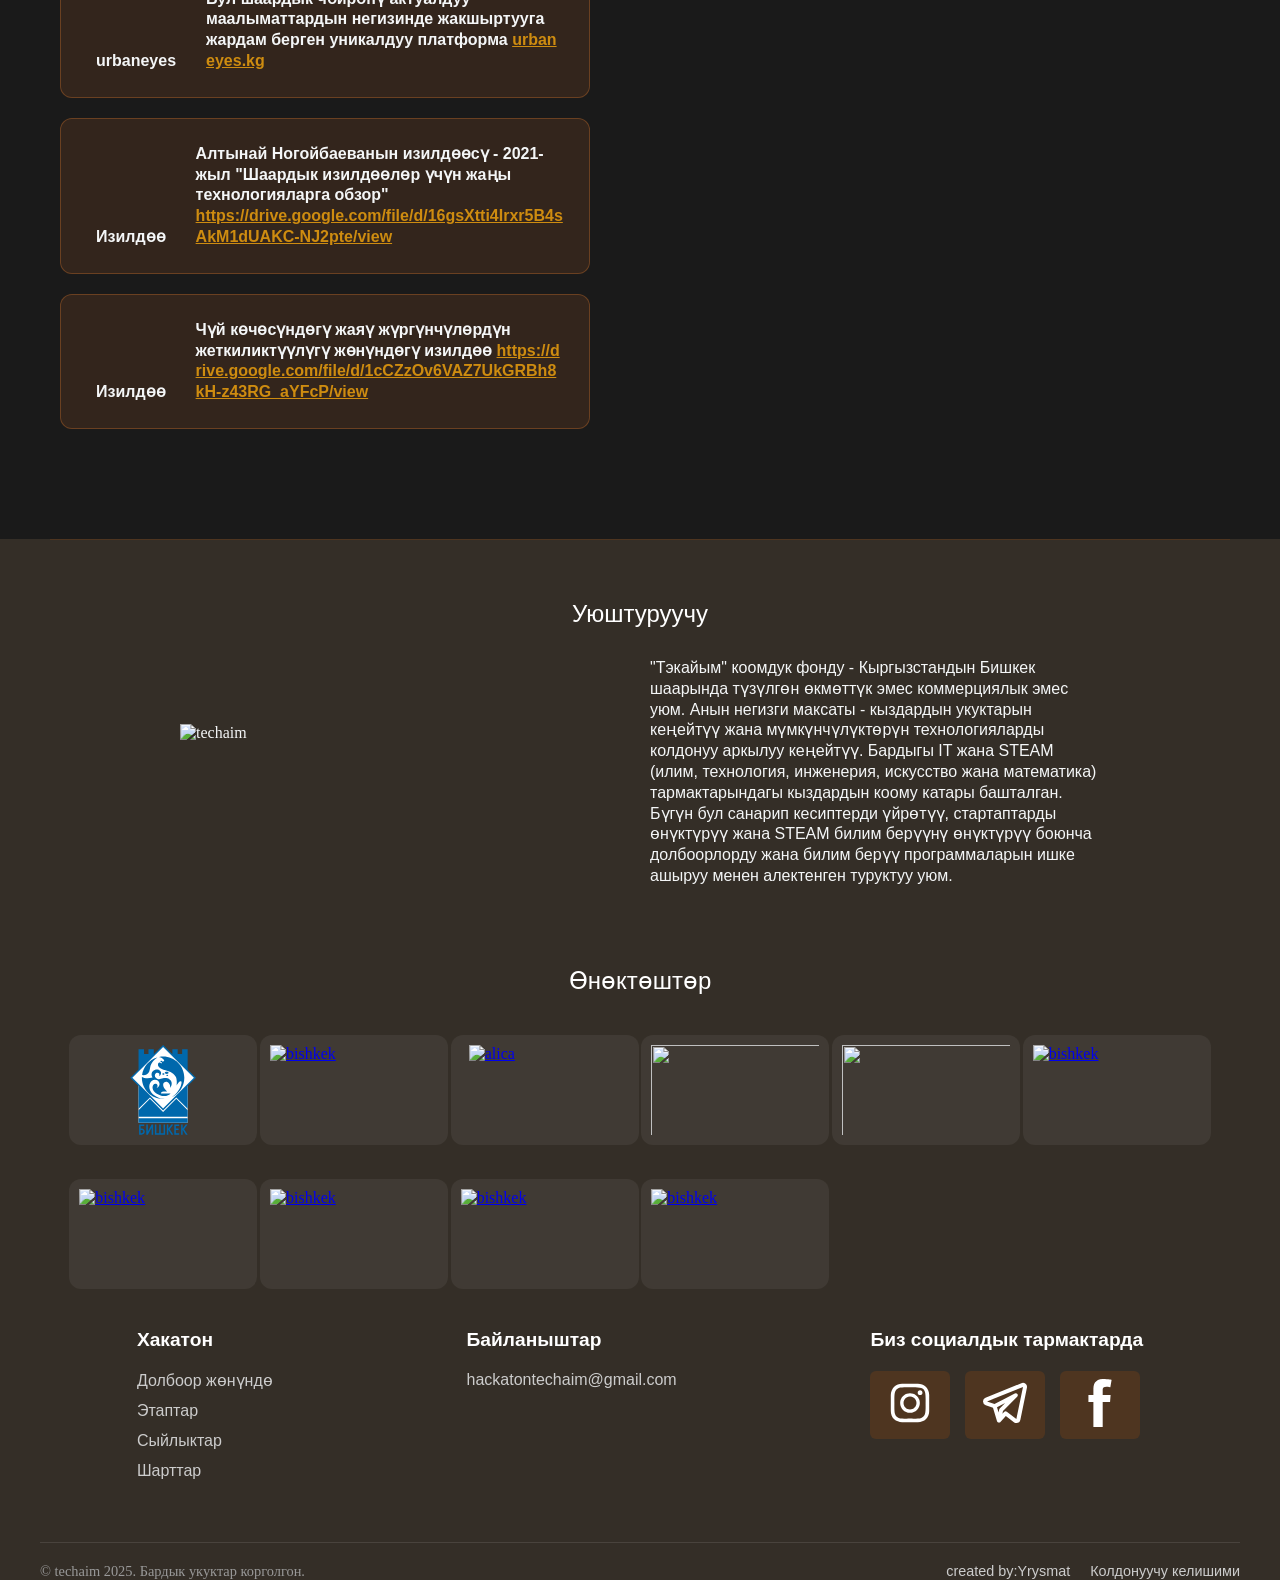
==== commit f85c16f9: "fhfhg" ====
--- a/kg.html
+++ b/kg.html
@@ -813,6 +813,20 @@
               class="footer__img"
               id="ligaa"
           /></a>
+          <a href="https://techpark.kg/" class="footer__link"
+            ><img
+              src="https://static.tildacdn.one/tild6265-3833-4965-b666-376163333331/Asset_1.svg" src="https://static.tildacdn.one/tild6265-3833-4965-b666-376163333331/Asset_1.svg"
+              alt="bishkek"
+              class="footer__img"
+              id="ligaa"
+          /></a>
+          <a href="https://mugalim.ai/" class="footer__link"
+            ><img
+              src="https://i.postimg.cc/MHj0dtSz/logo.png"
+              alt="bishkek"
+              class="footer__img"
+              id="ligaa"
+          /></a>
             
           </div>
         </div>
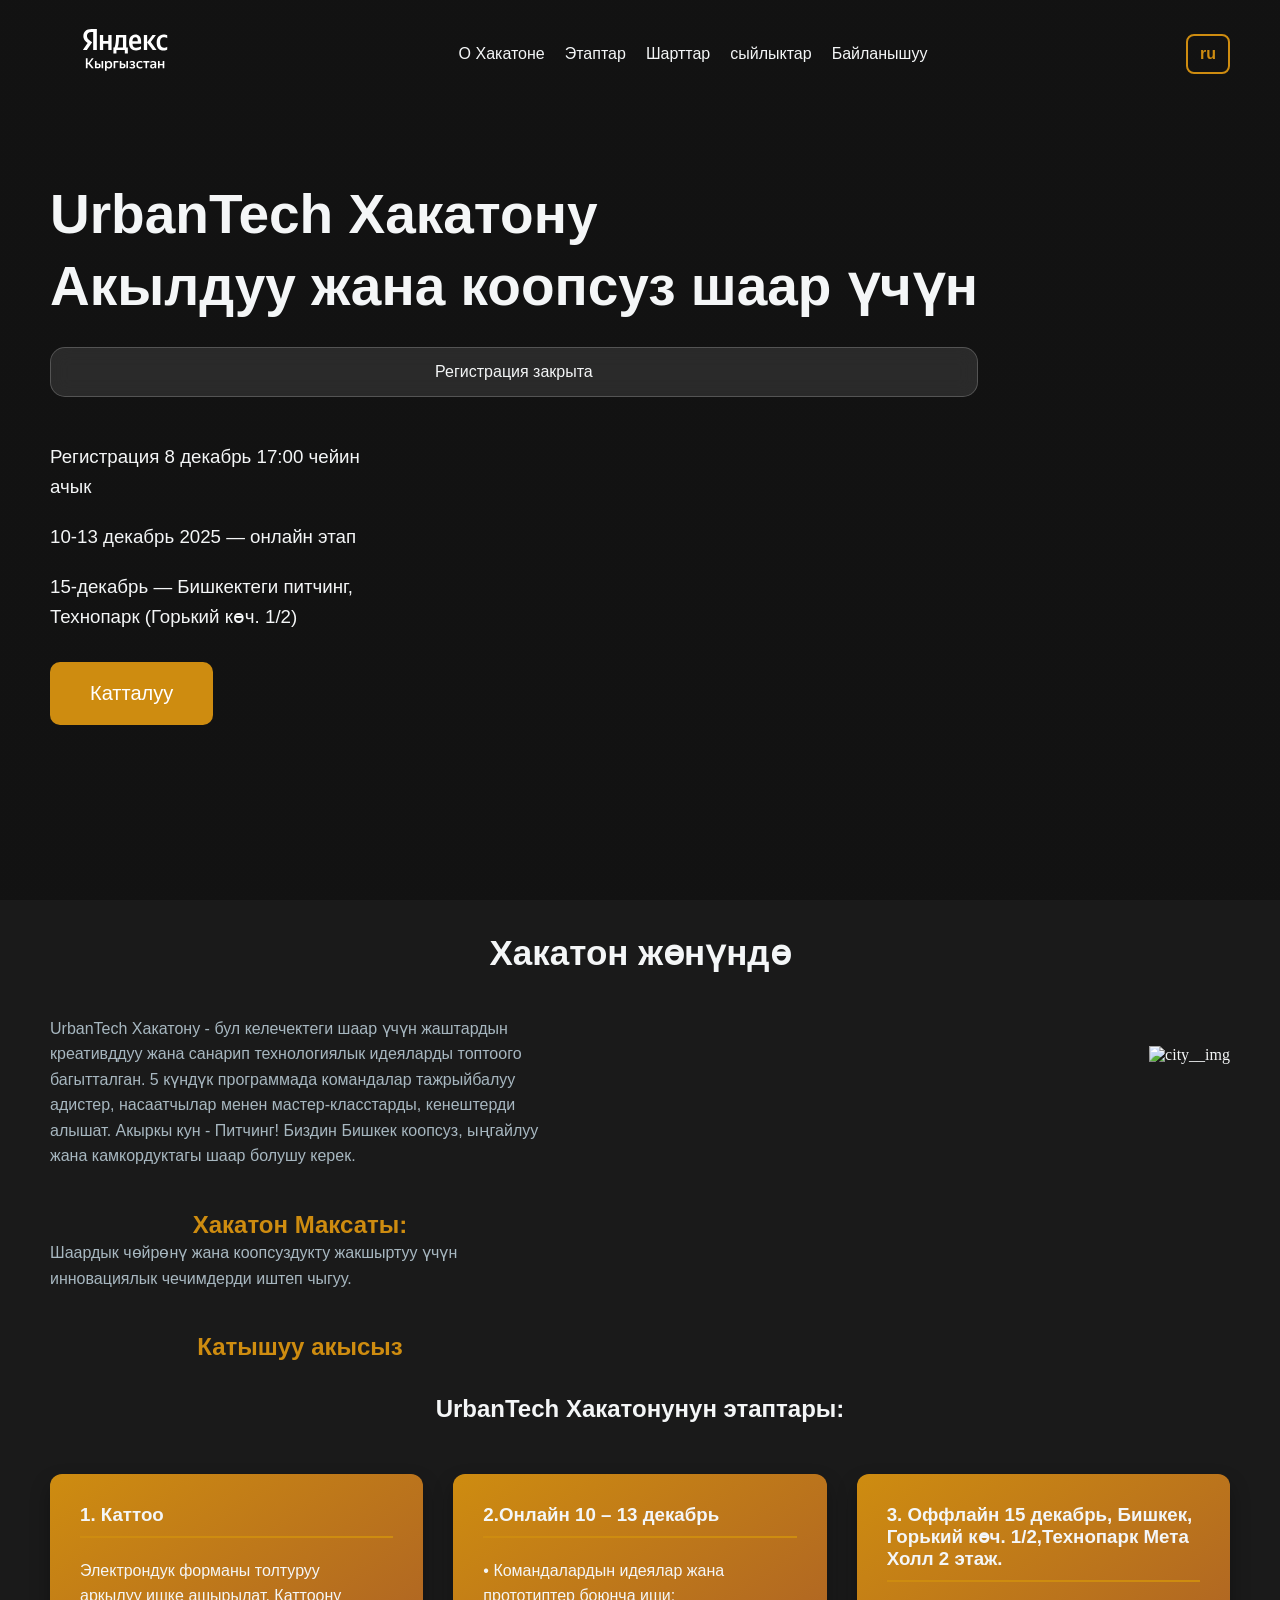
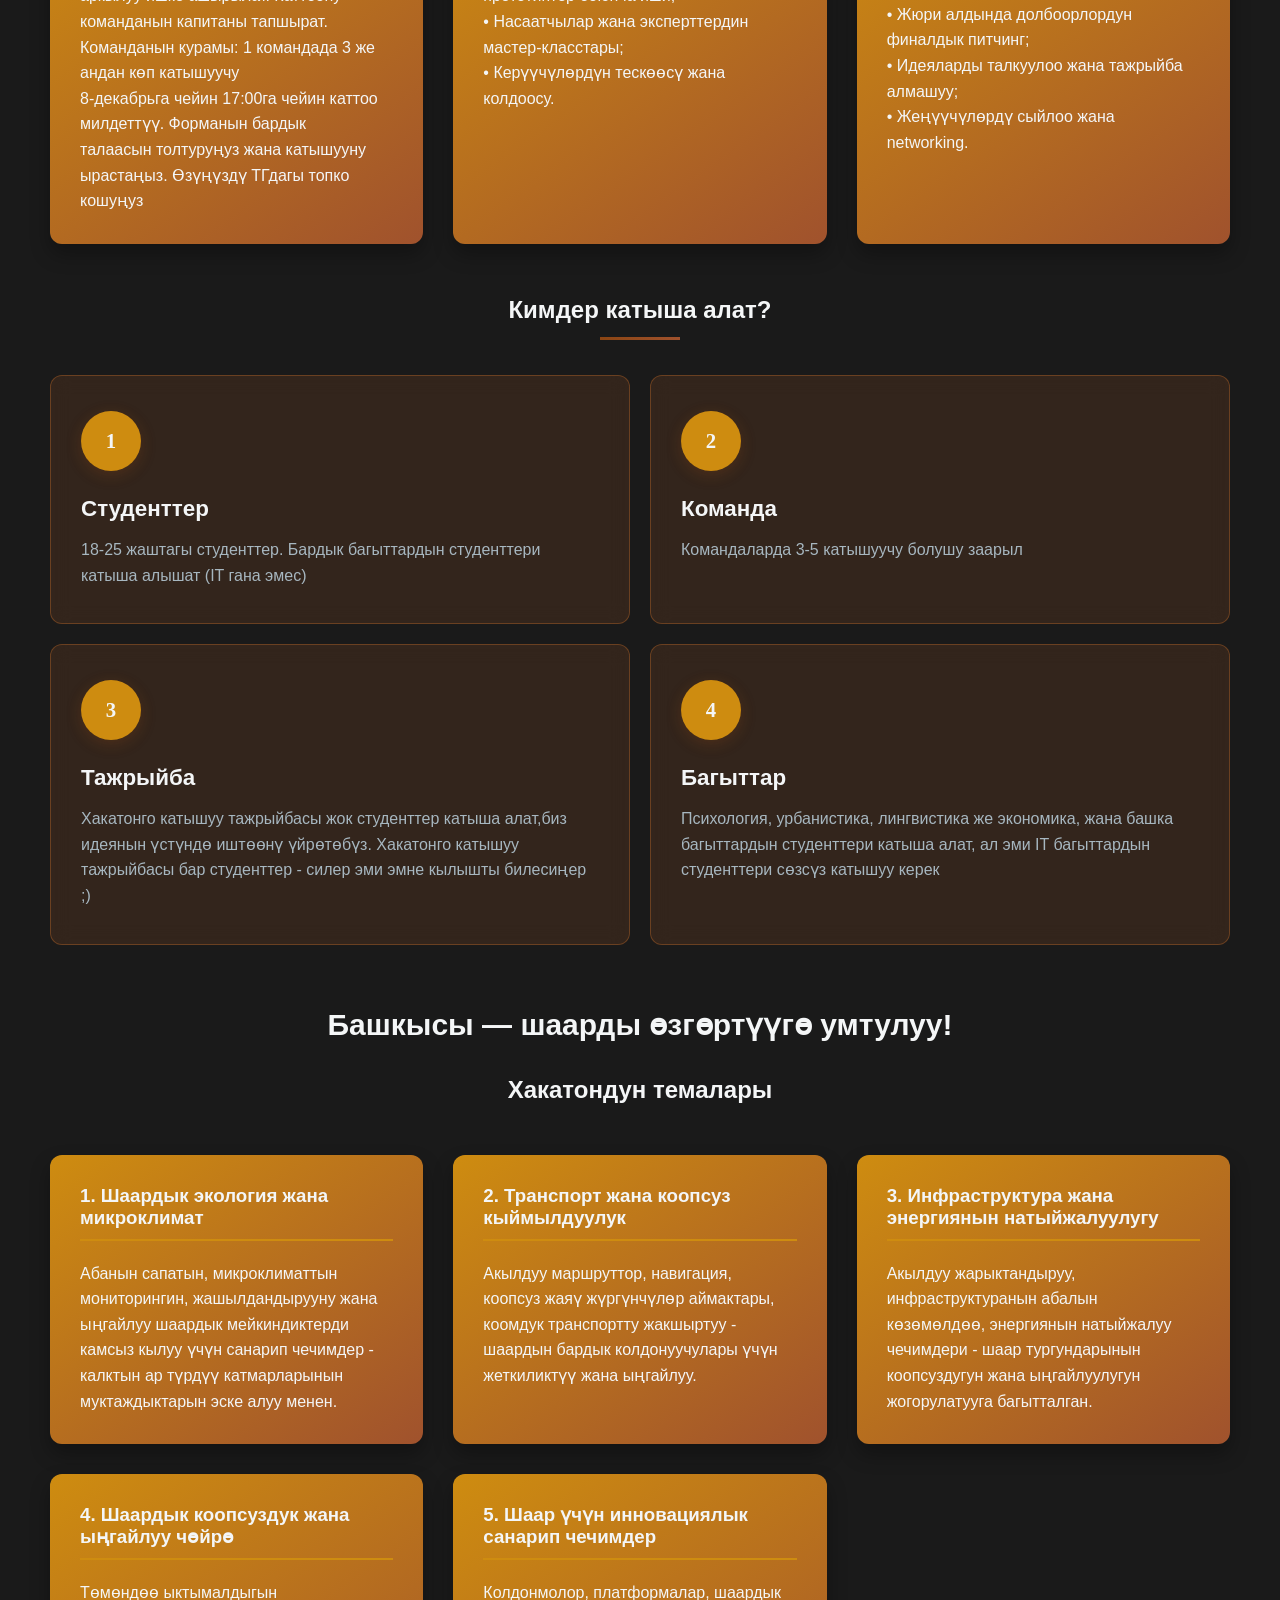
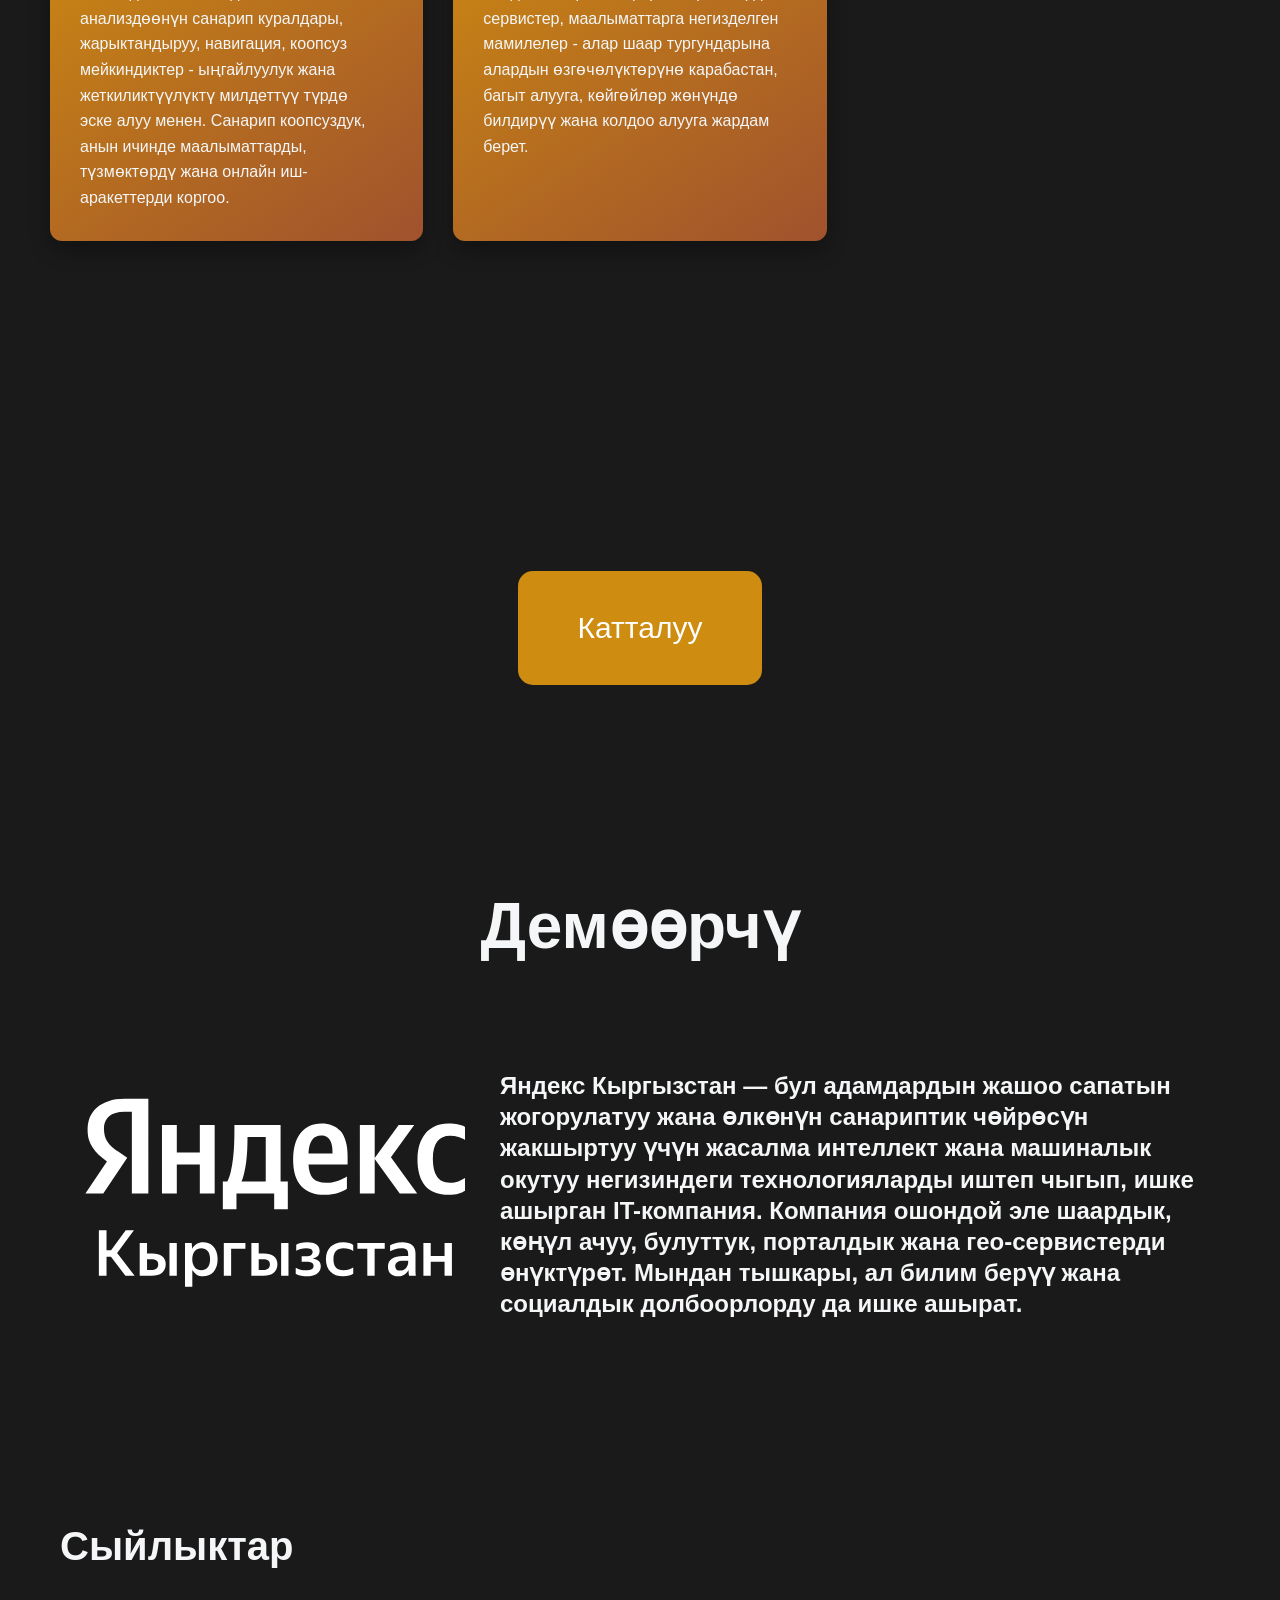
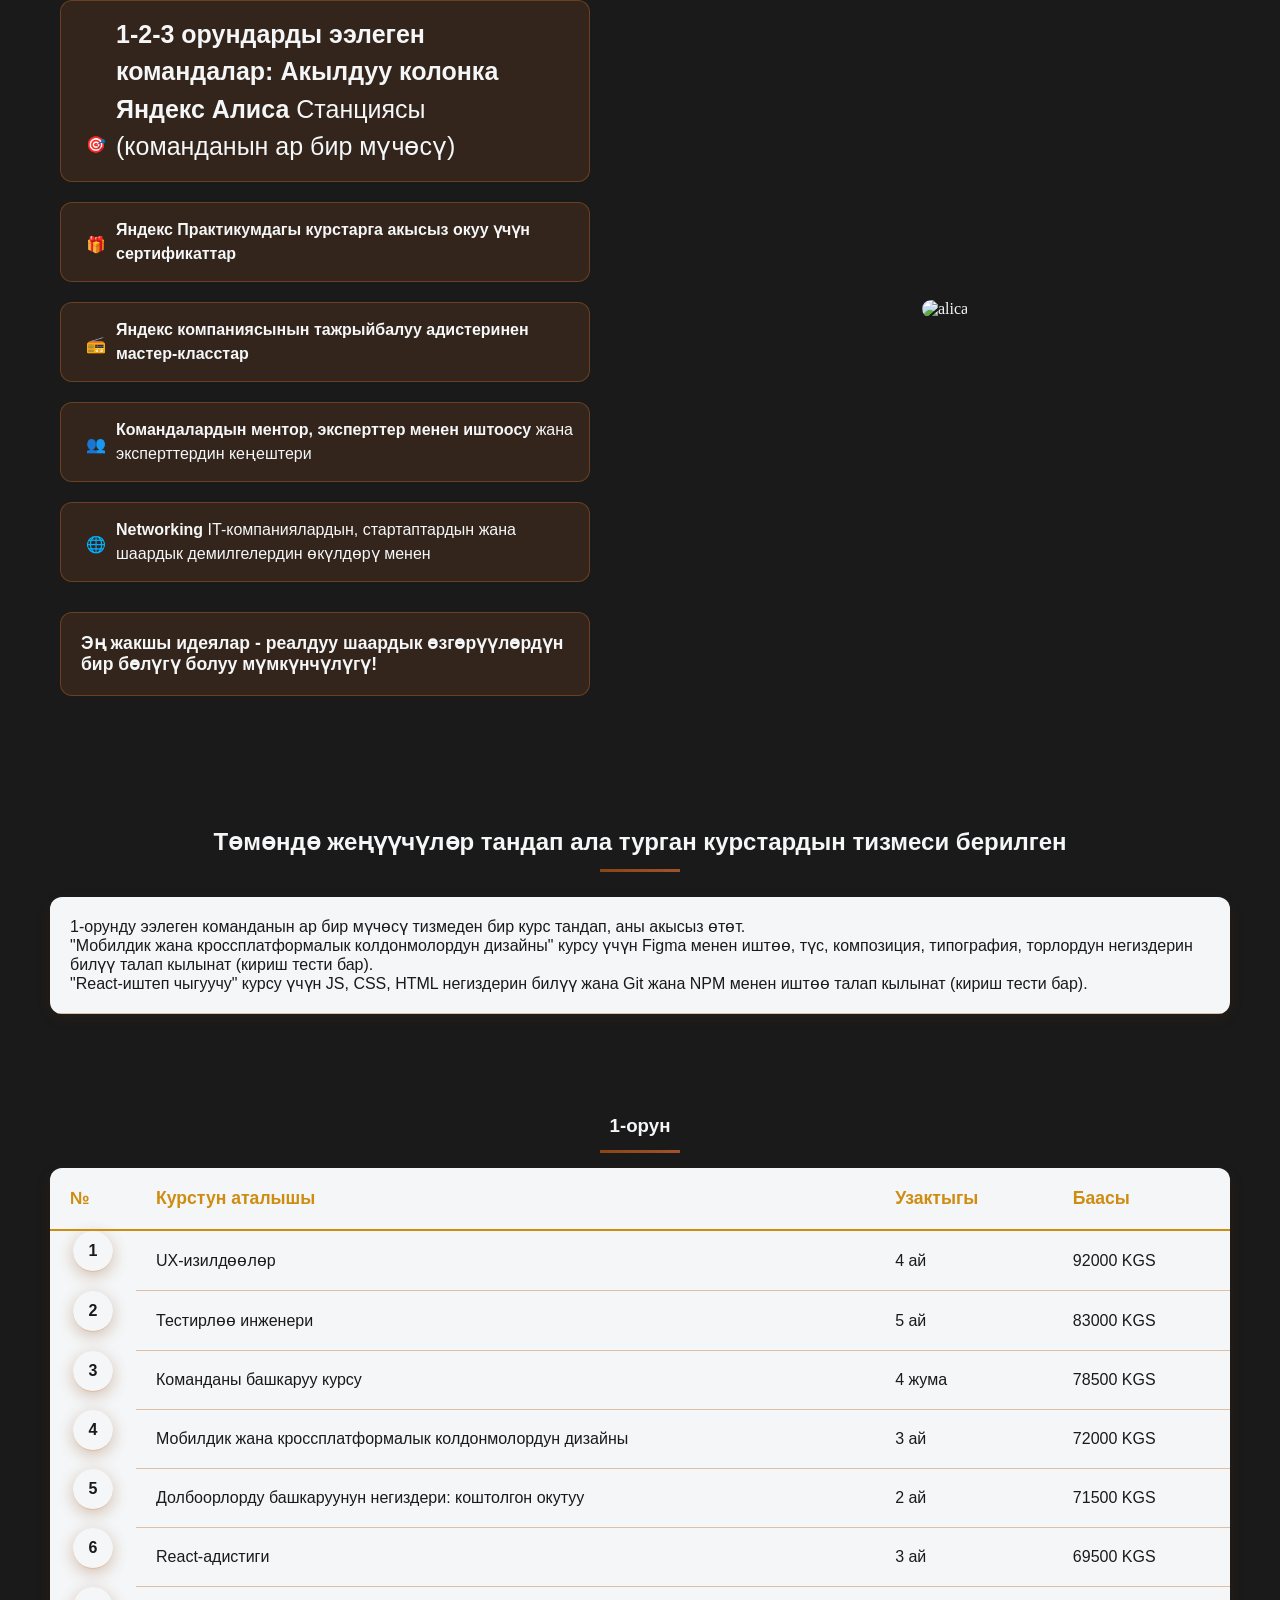
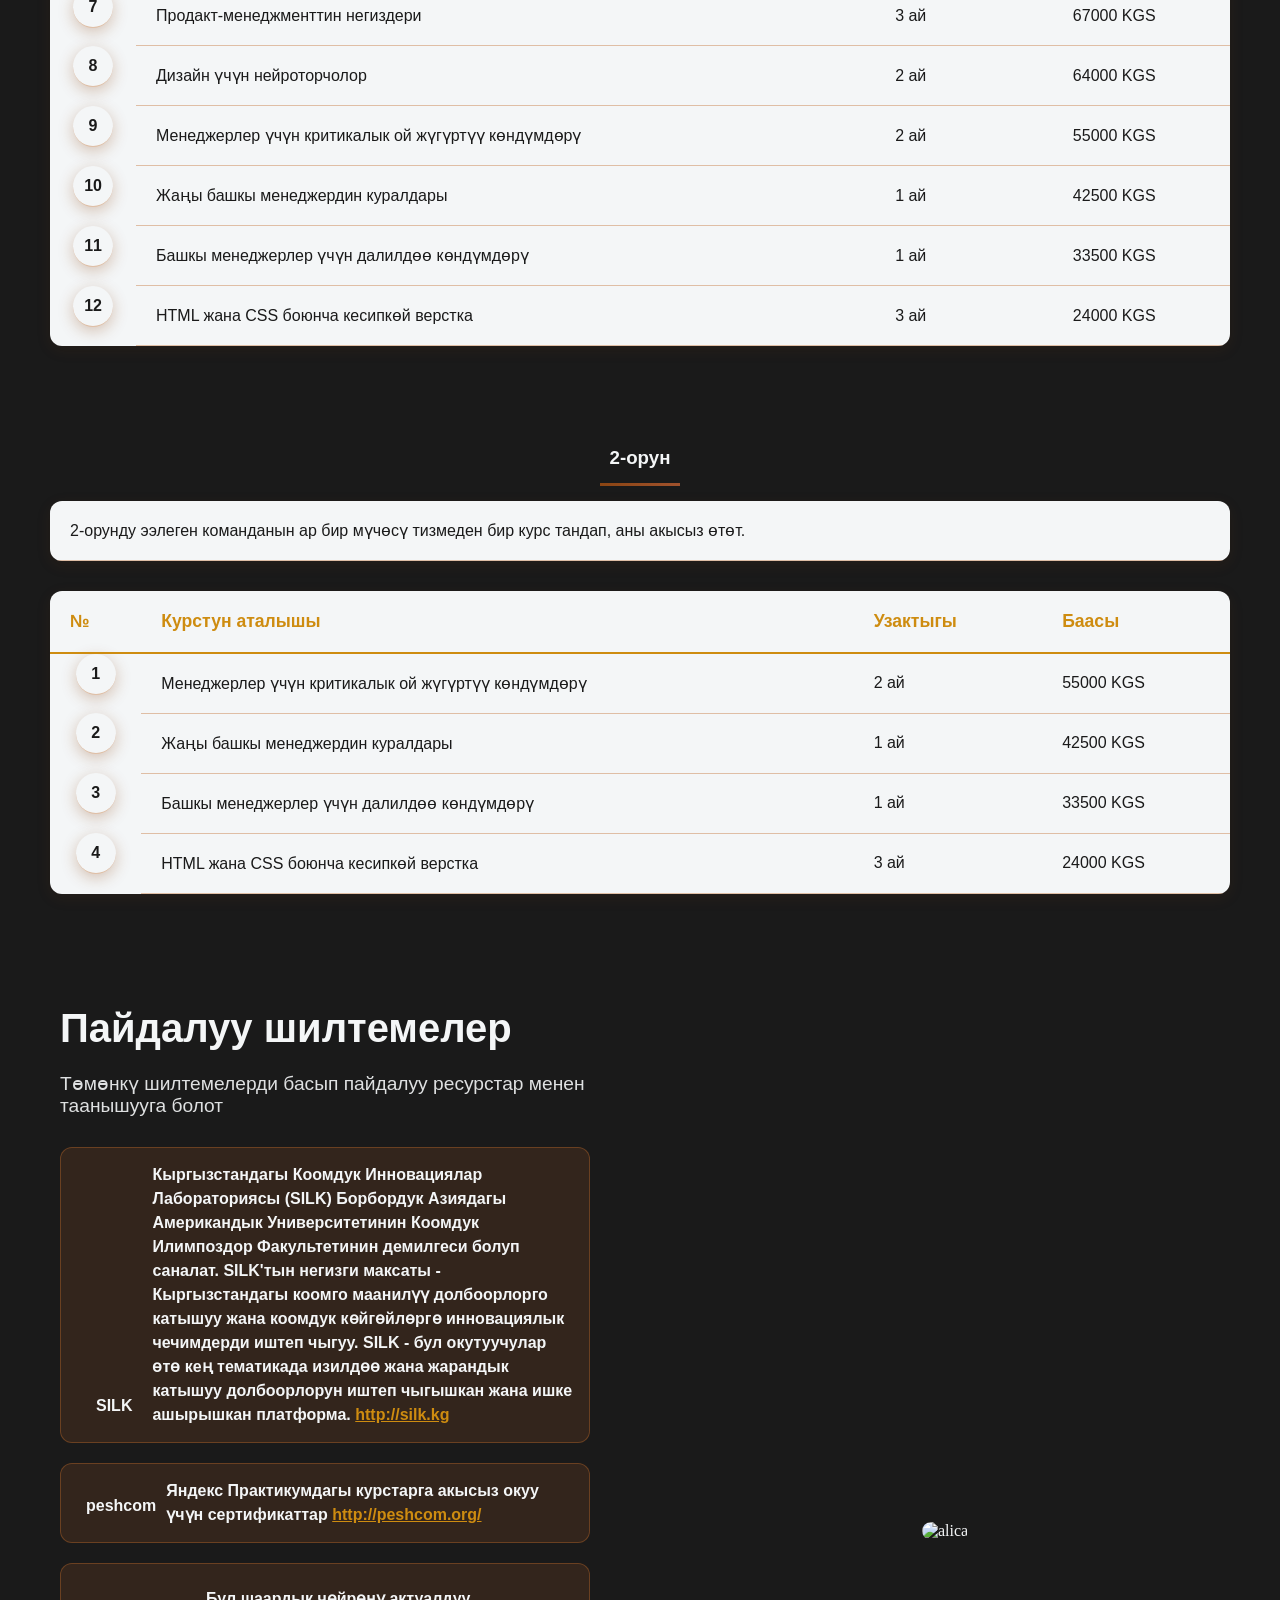
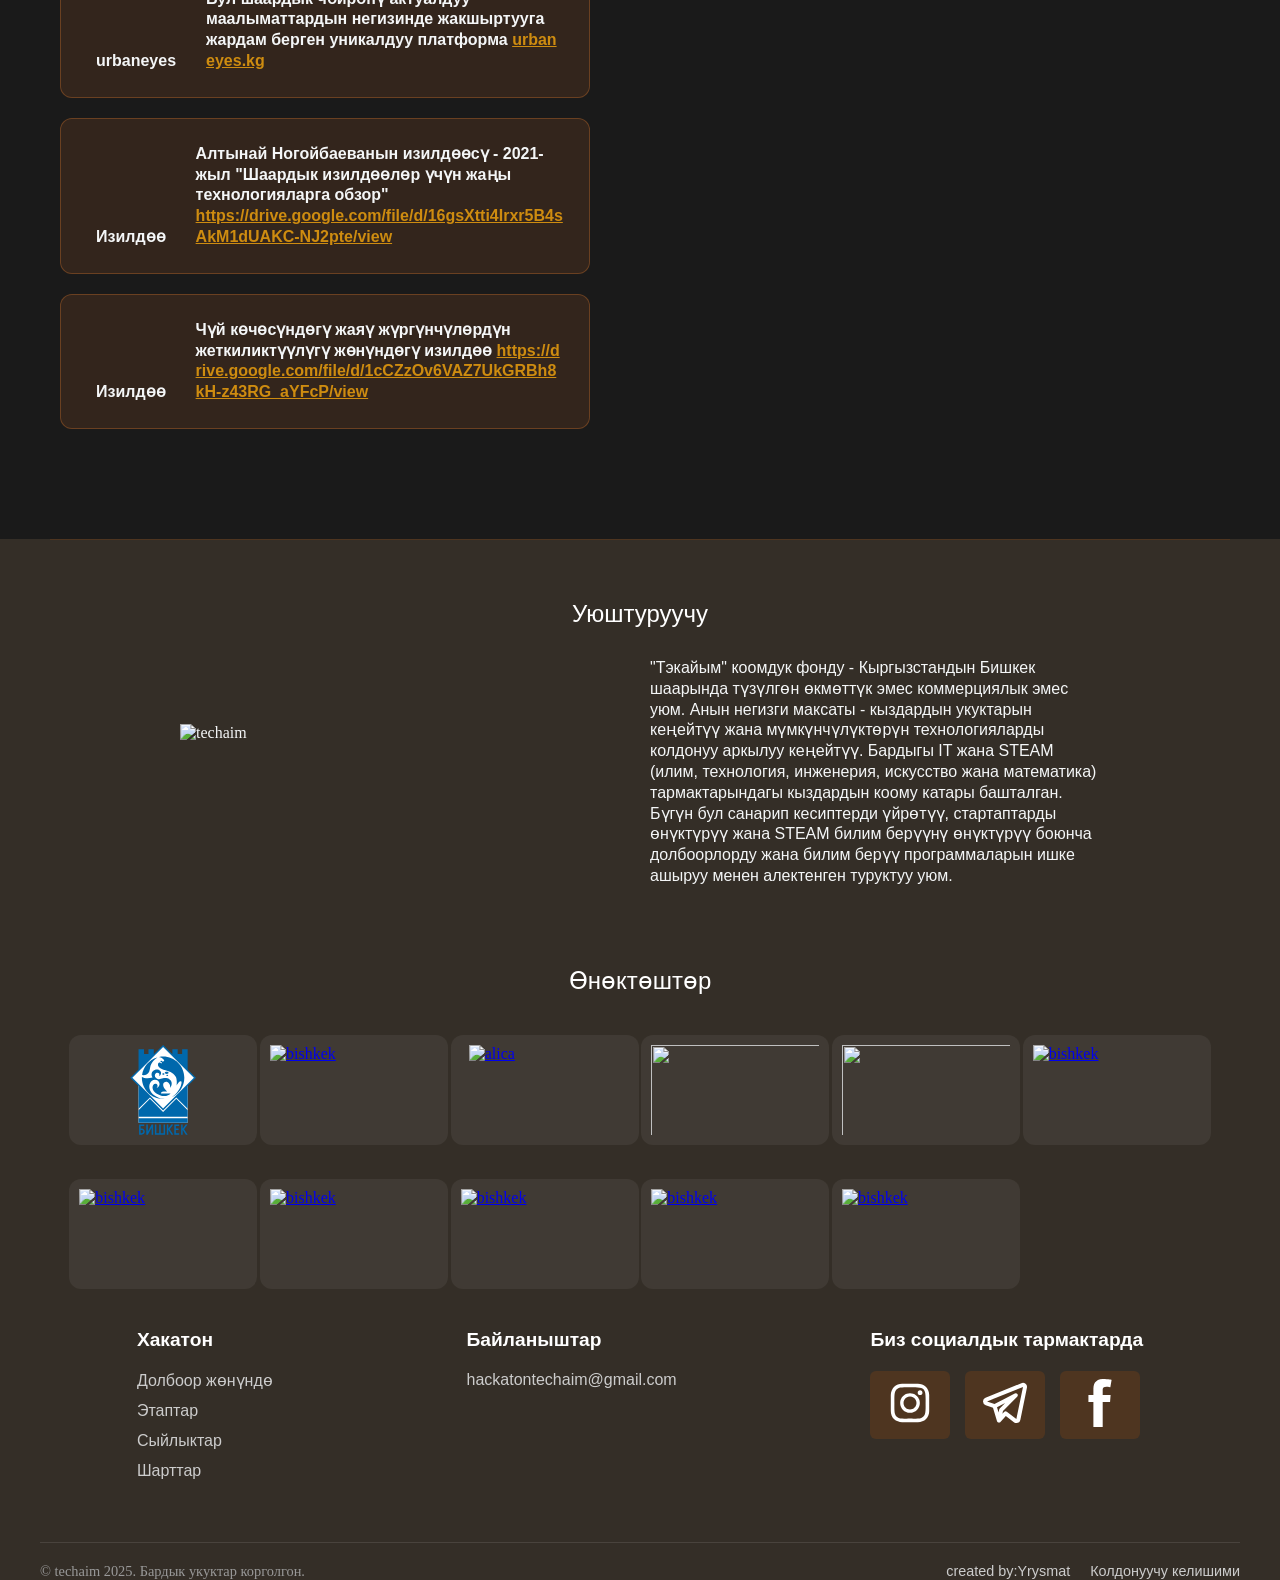
==== commit 1ff10674: "asasq" ====
--- a/kg.html
+++ b/kg.html
@@ -827,7 +827,13 @@
               class="footer__img"
               id="ligaa"
           /></a>
-            
+          <a href="https://salavatcg.com/" class="footer__link"
+          ><img
+            src="https://static.tildacdn.one/tild3162-6138-4564-b135-323638643262/Salavat_Events_Logo_.png" src="https://optim.tildacdn.one/tild3162-6138-4564-b135-323638643262/-/resize/210x/-/format/webp/Salavat_Events_Logo_.png.webp"
+            alt="bishkek"
+            class="footer__img"
+            id="ligaa"
+        /></a>
           </div>
         </div>
         </div>
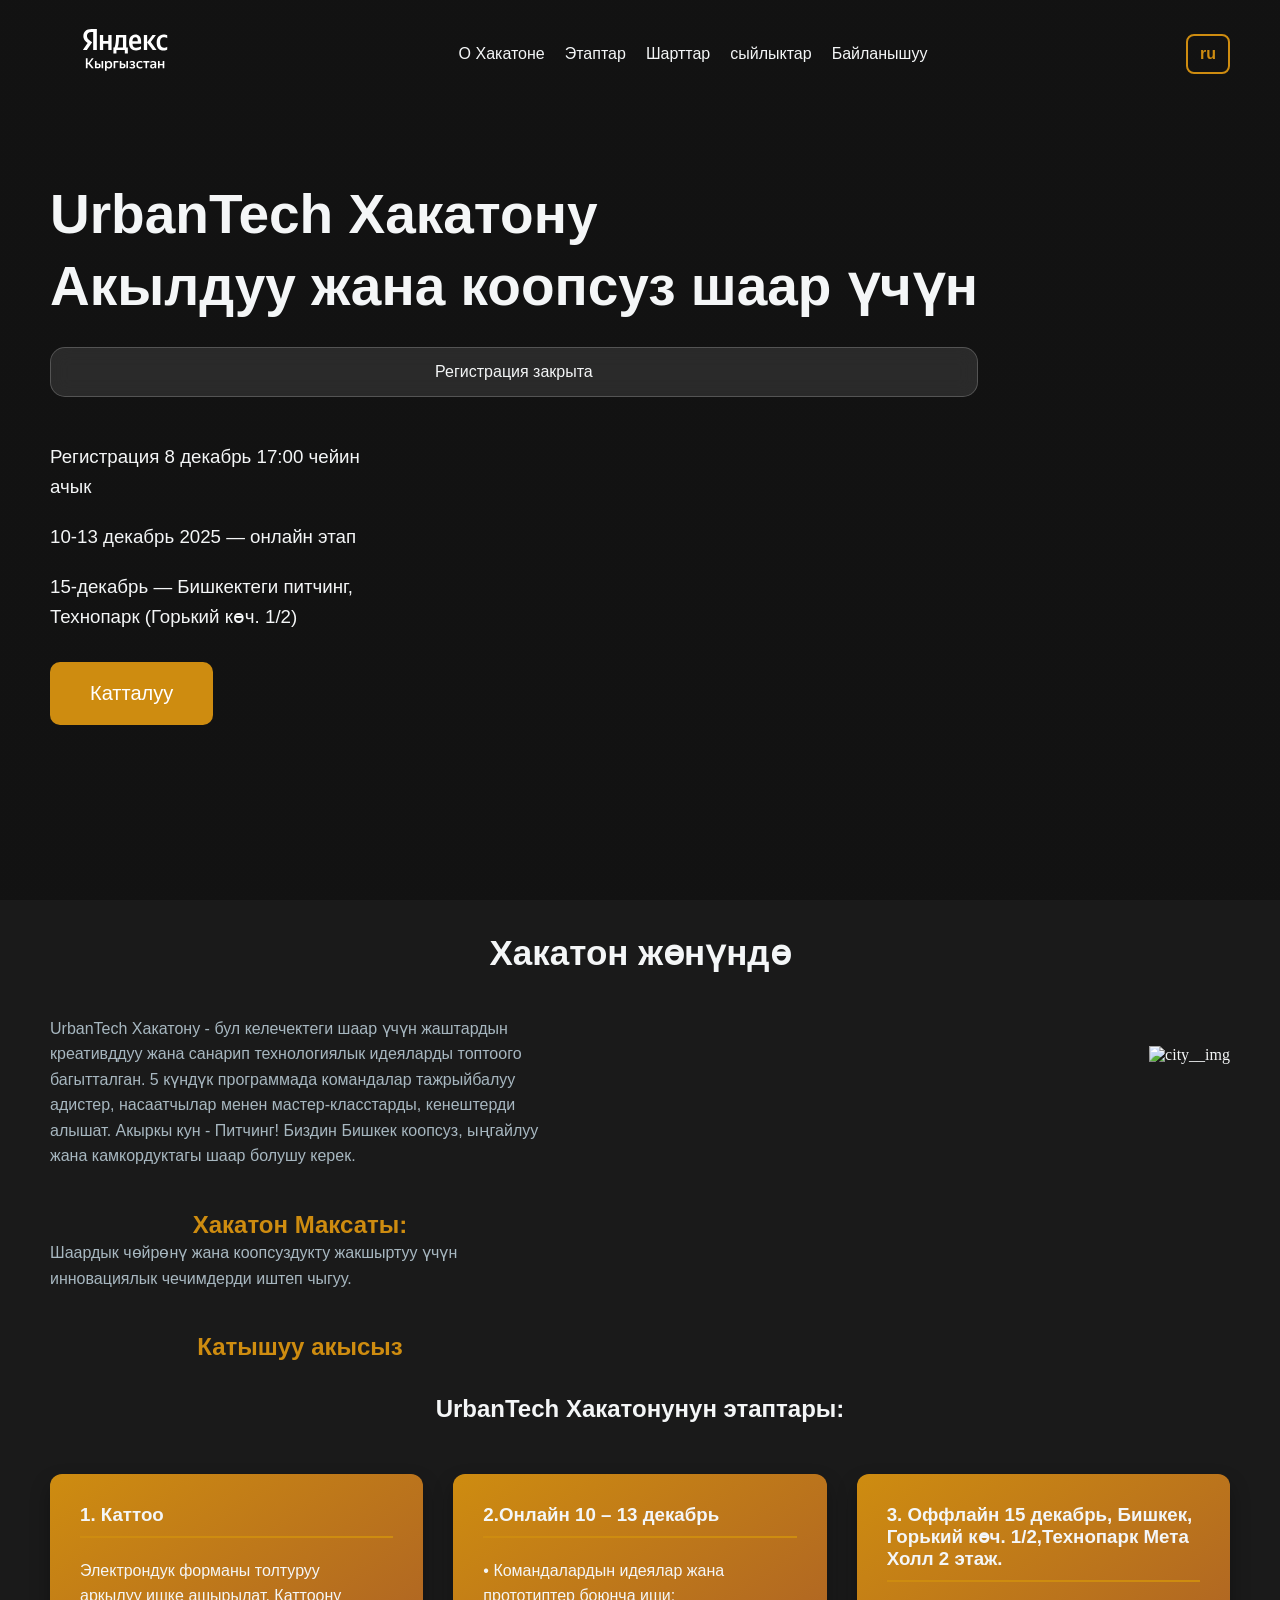
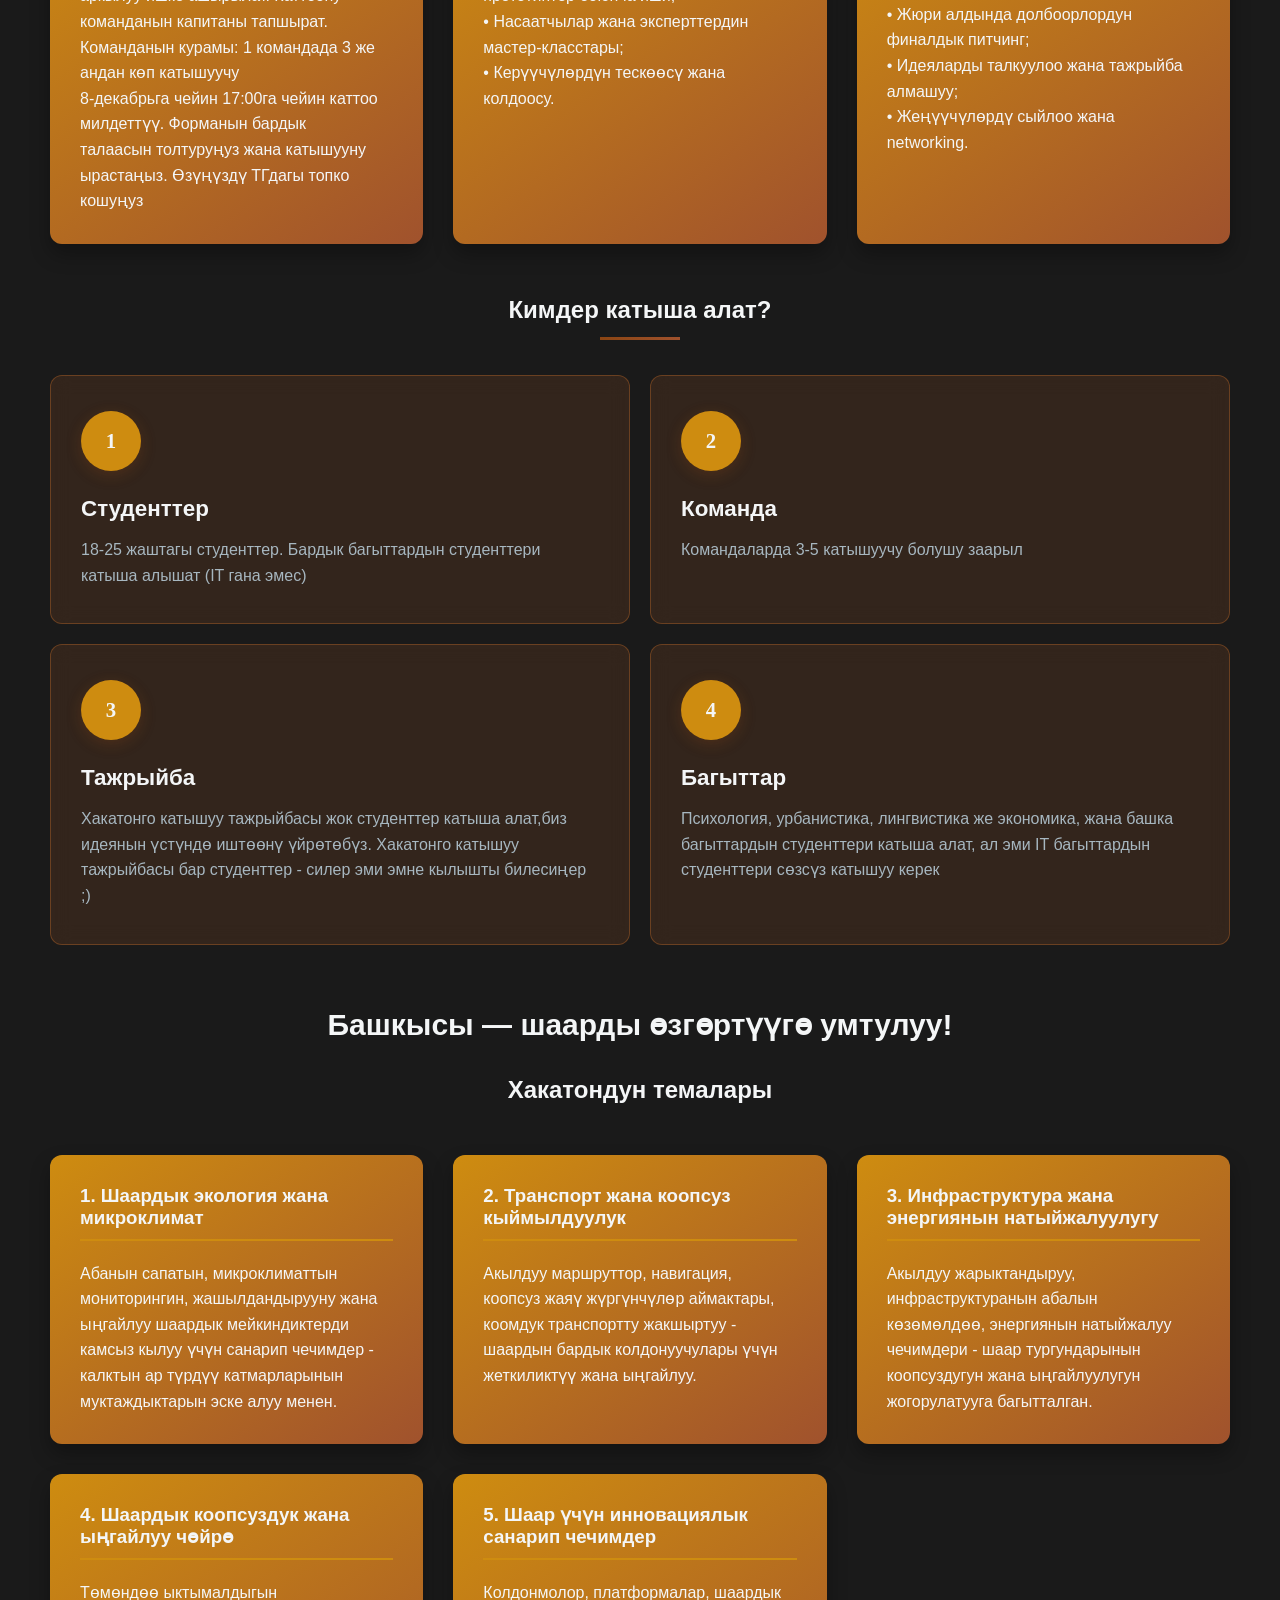
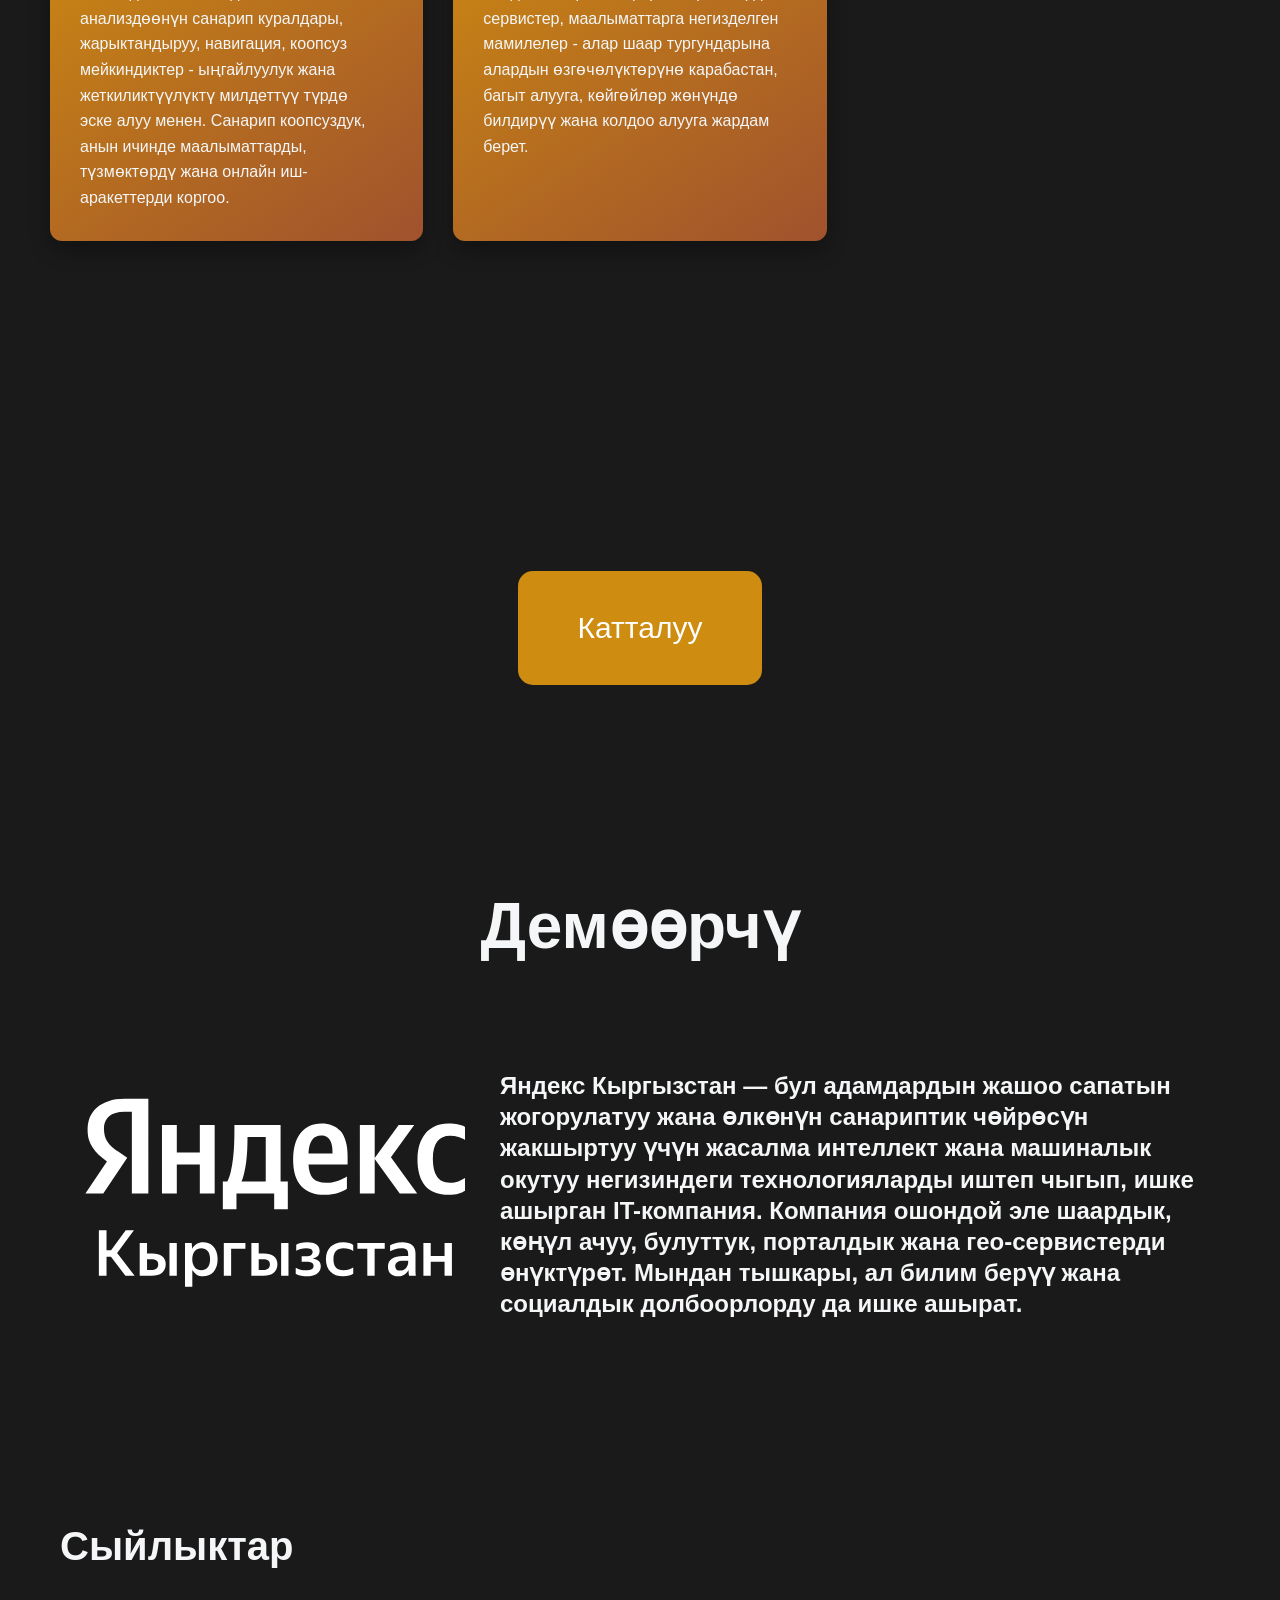
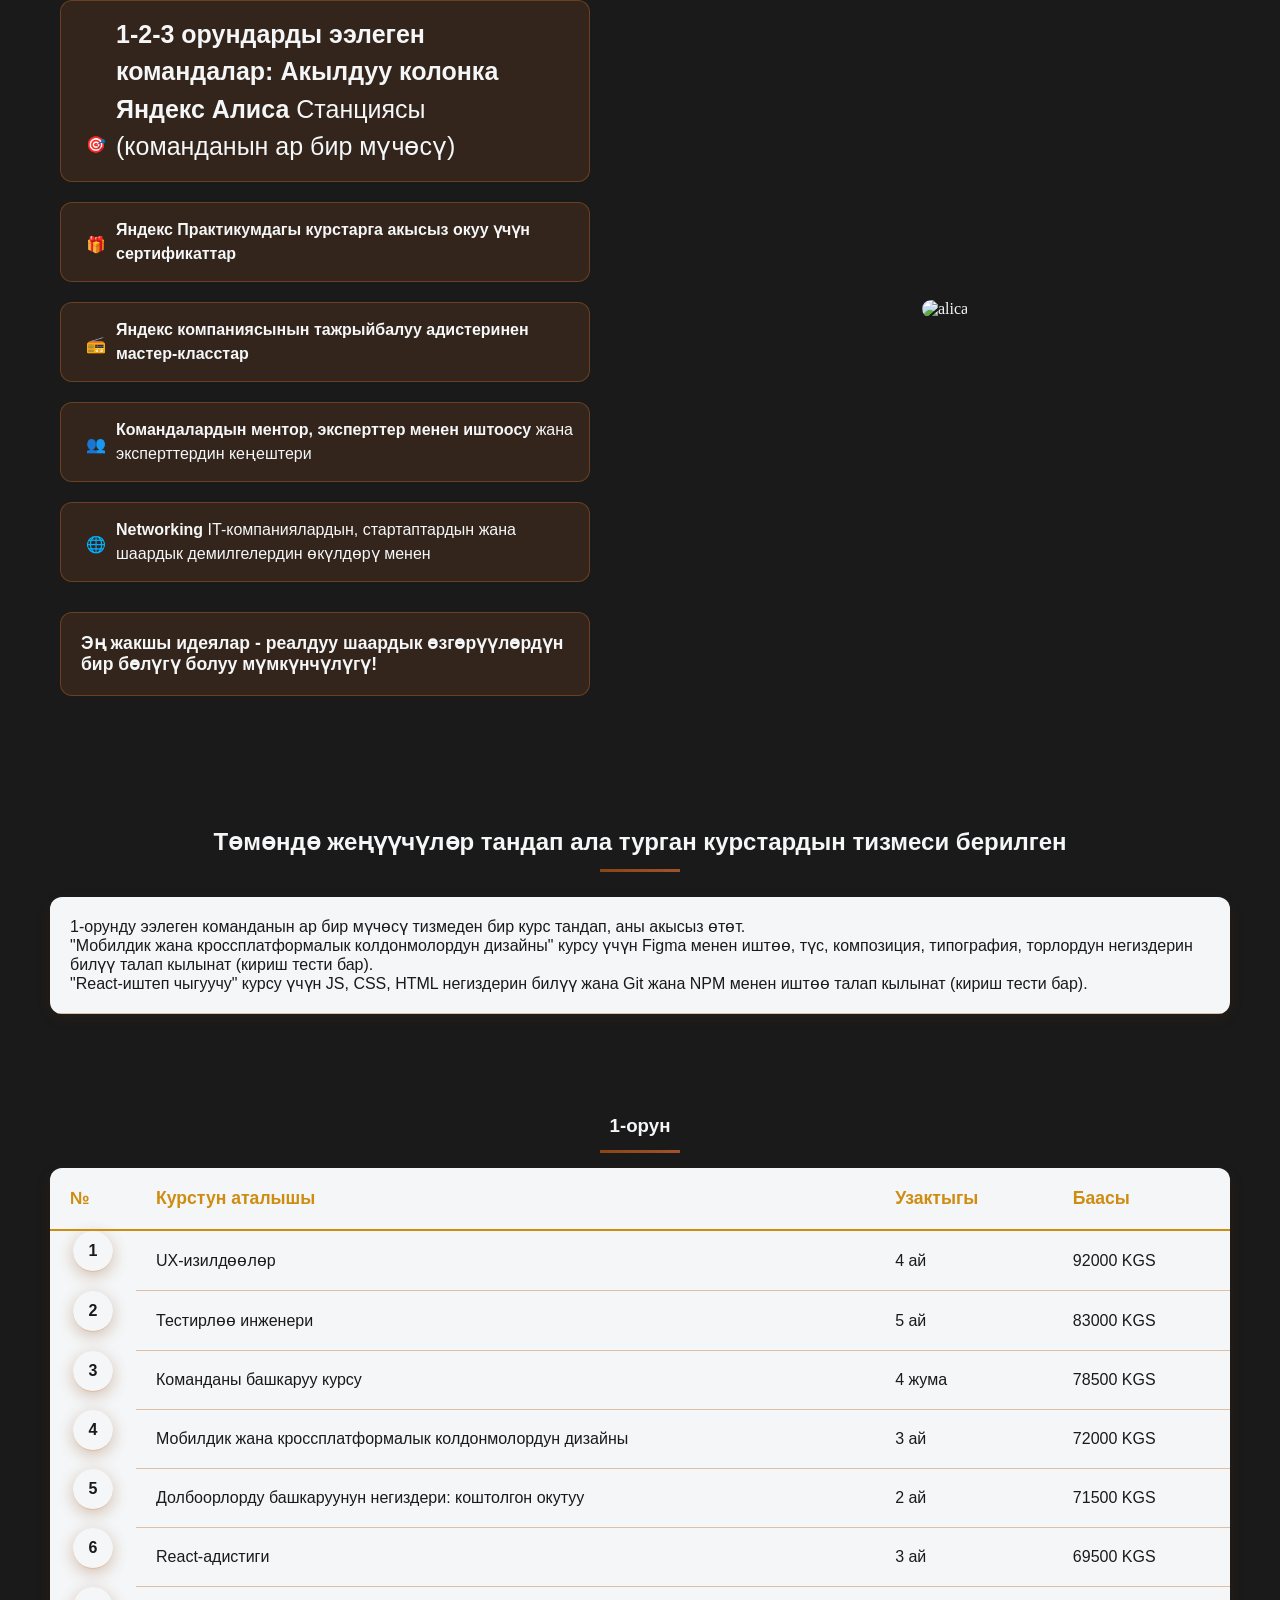
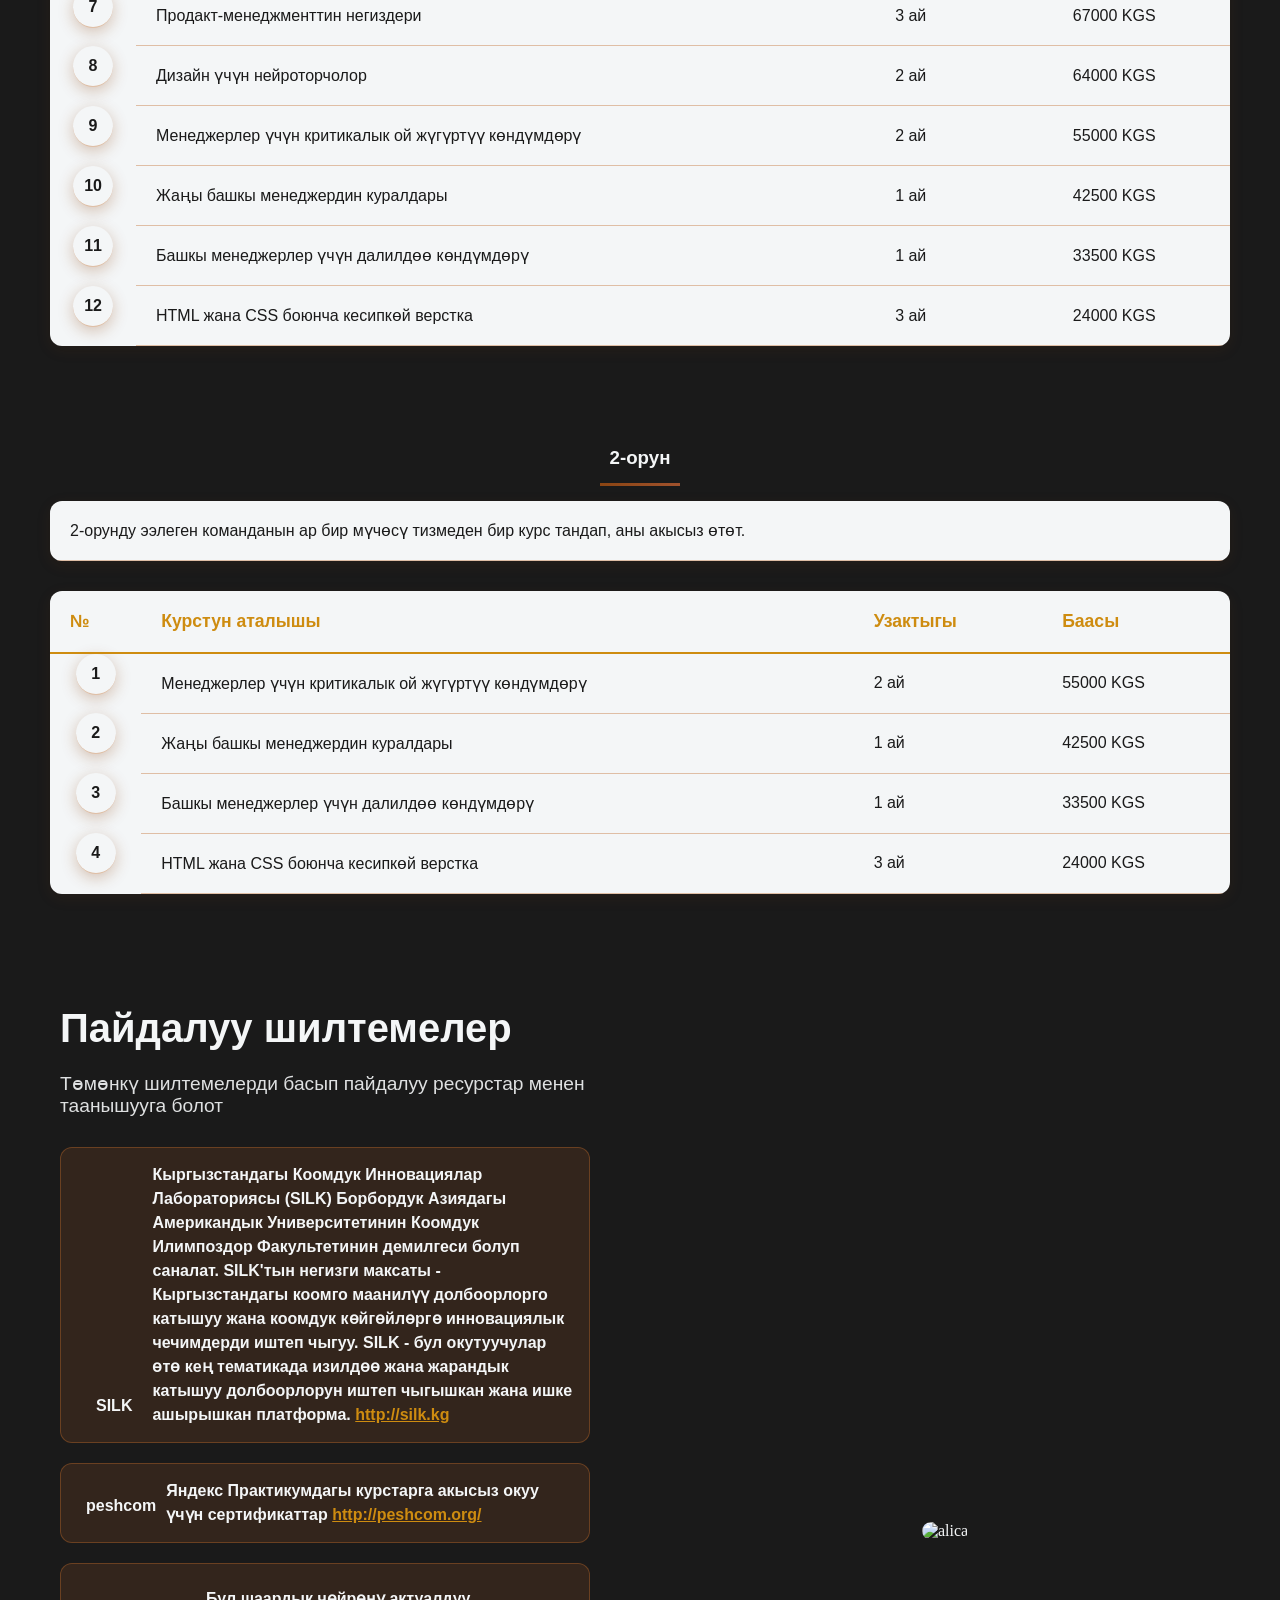
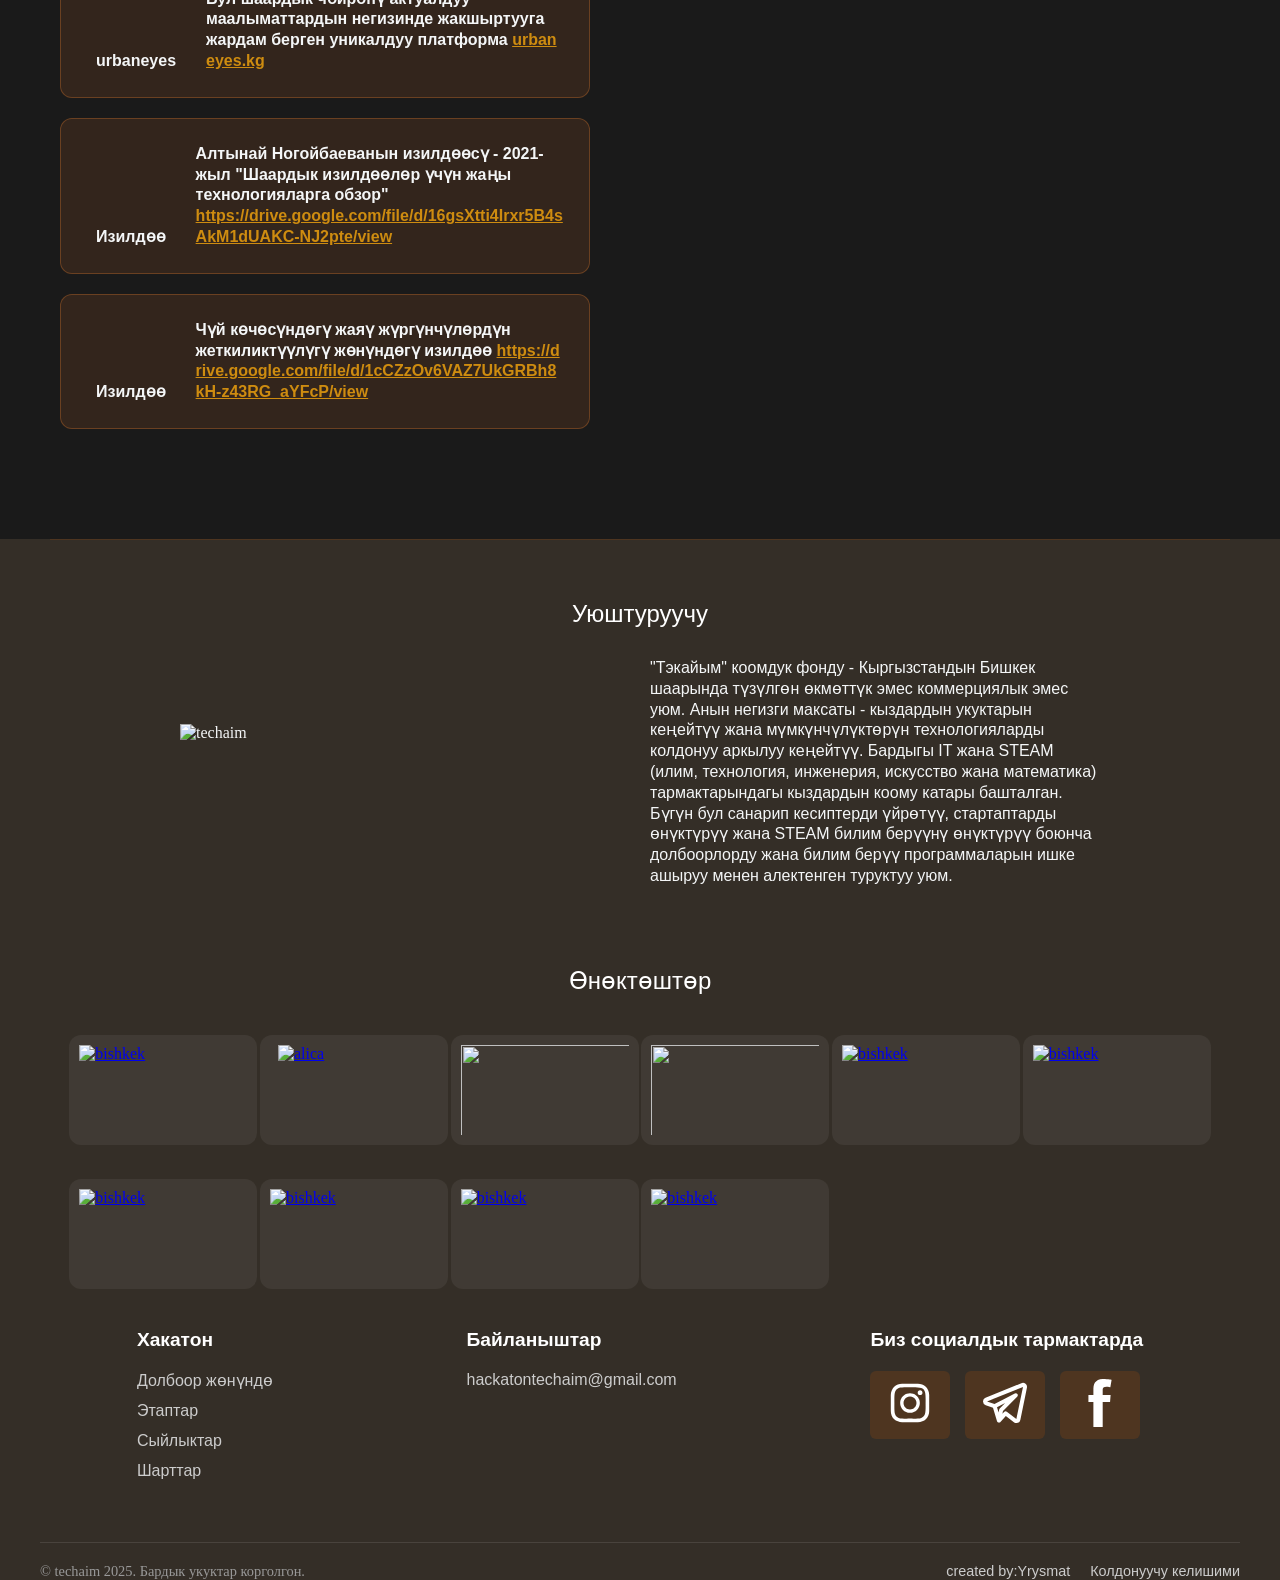
==== commit 52dbf03c: "asasqsk" ====
--- a/kg.html
+++ b/kg.html
@@ -769,12 +769,7 @@
           <div class="footer__orgainz"></div>
           <h2 class="footer__partners-title">Өнөктөштөр</h2>
           <div class="footer__imgage">
-            <a href="https://bishkek.gov.kg/ky" class="footer__link"
-              ><img
-                src="./img/Coat_of_arms_of_Bishkek_Kyrgyzstan.svg"
-                alt="bishkek"
-                class="footer__img"
-            /></a>
+           
             <a href="https://www.instagram.com/crdl_kg?igsh=M2d1M2U2dzAxeXR2" class="footer__link"
               ><img
                 src="https://i.ibb.co/Gv21nQ7B/image.png"
@@ -829,7 +824,7 @@
           /></a>
           <a href="https://salavatcg.com/" class="footer__link"
           ><img
-            src="https://static.tildacdn.one/tild3162-6138-4564-b135-323638643262/Salavat_Events_Logo_.png" src="https://optim.tildacdn.one/tild3162-6138-4564-b135-323638643262/-/resize/210x/-/format/webp/Salavat_Events_Logo_.png.webp"
+            src="https://i.ibb.co/gMpCpWLd/photo-5321024619718315123-y.jpg"
             alt="bishkek"
             class="footer__img"
             id="ligaa"
